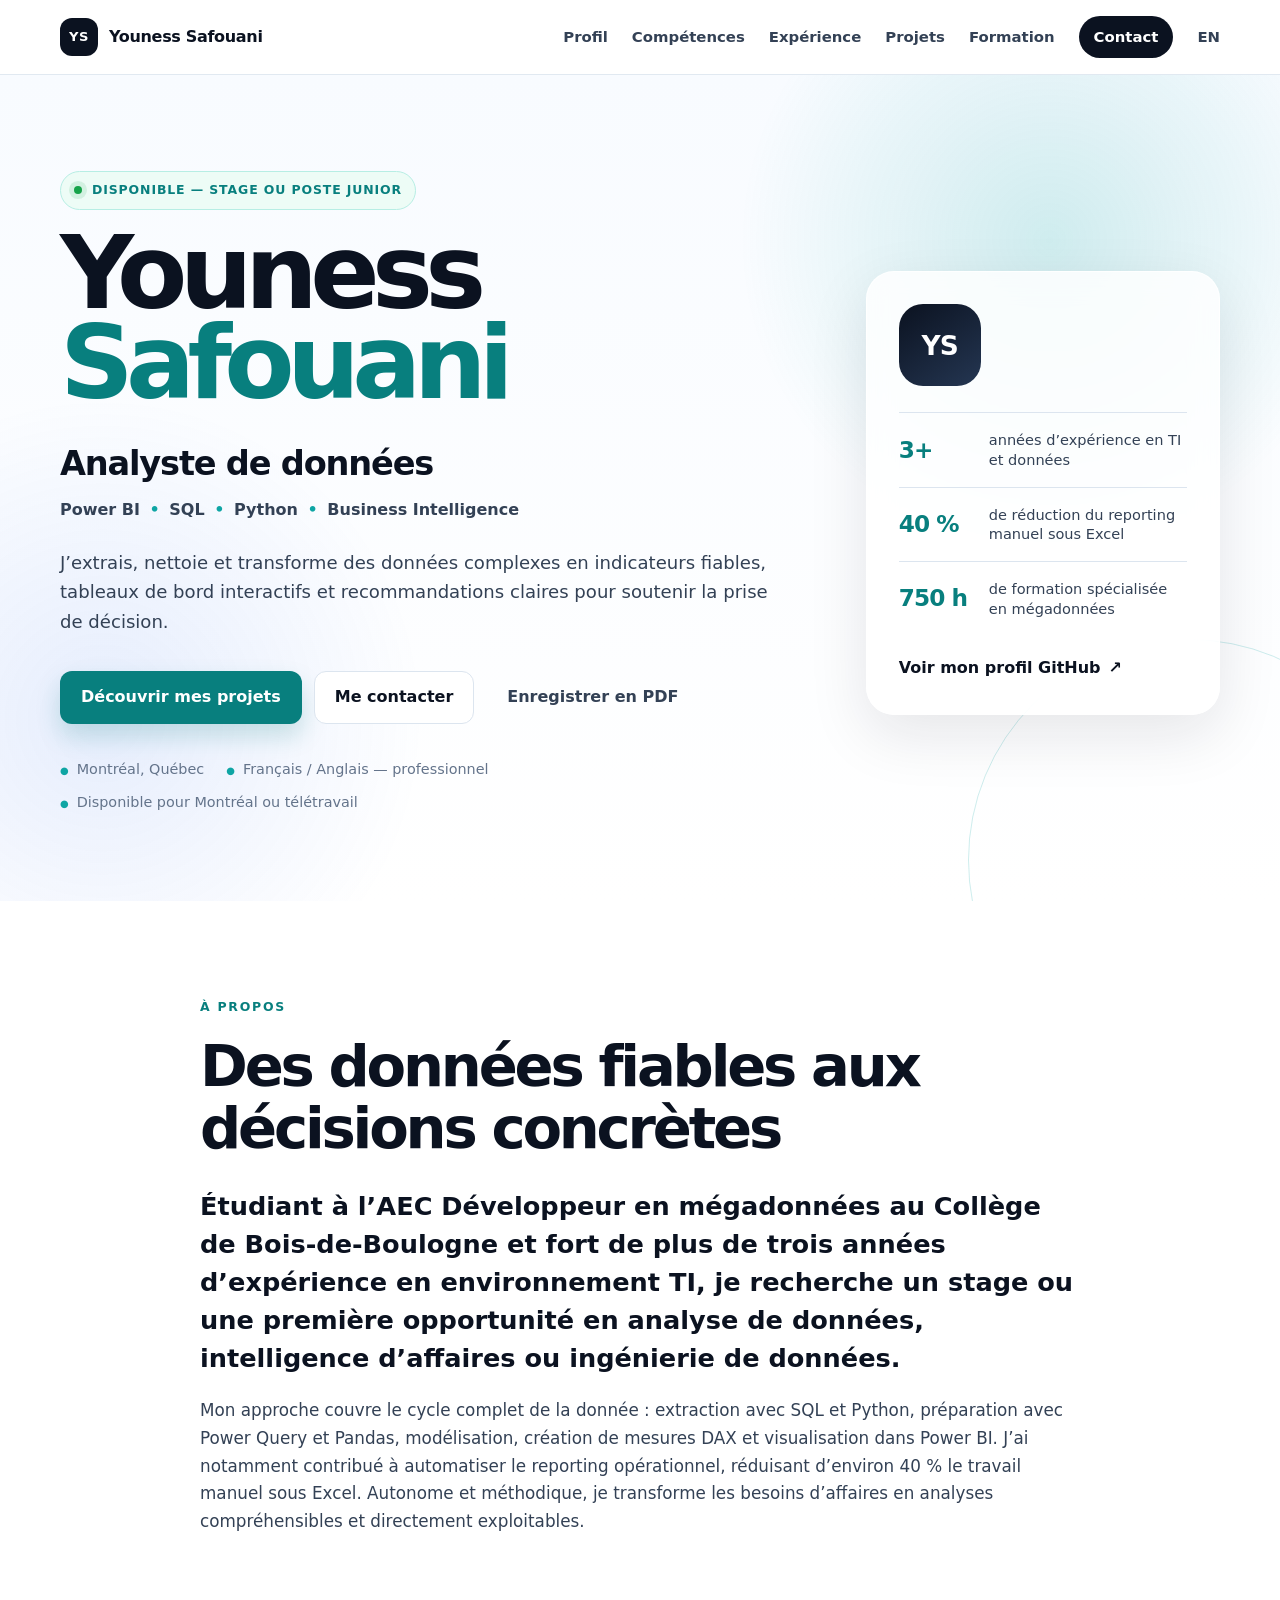
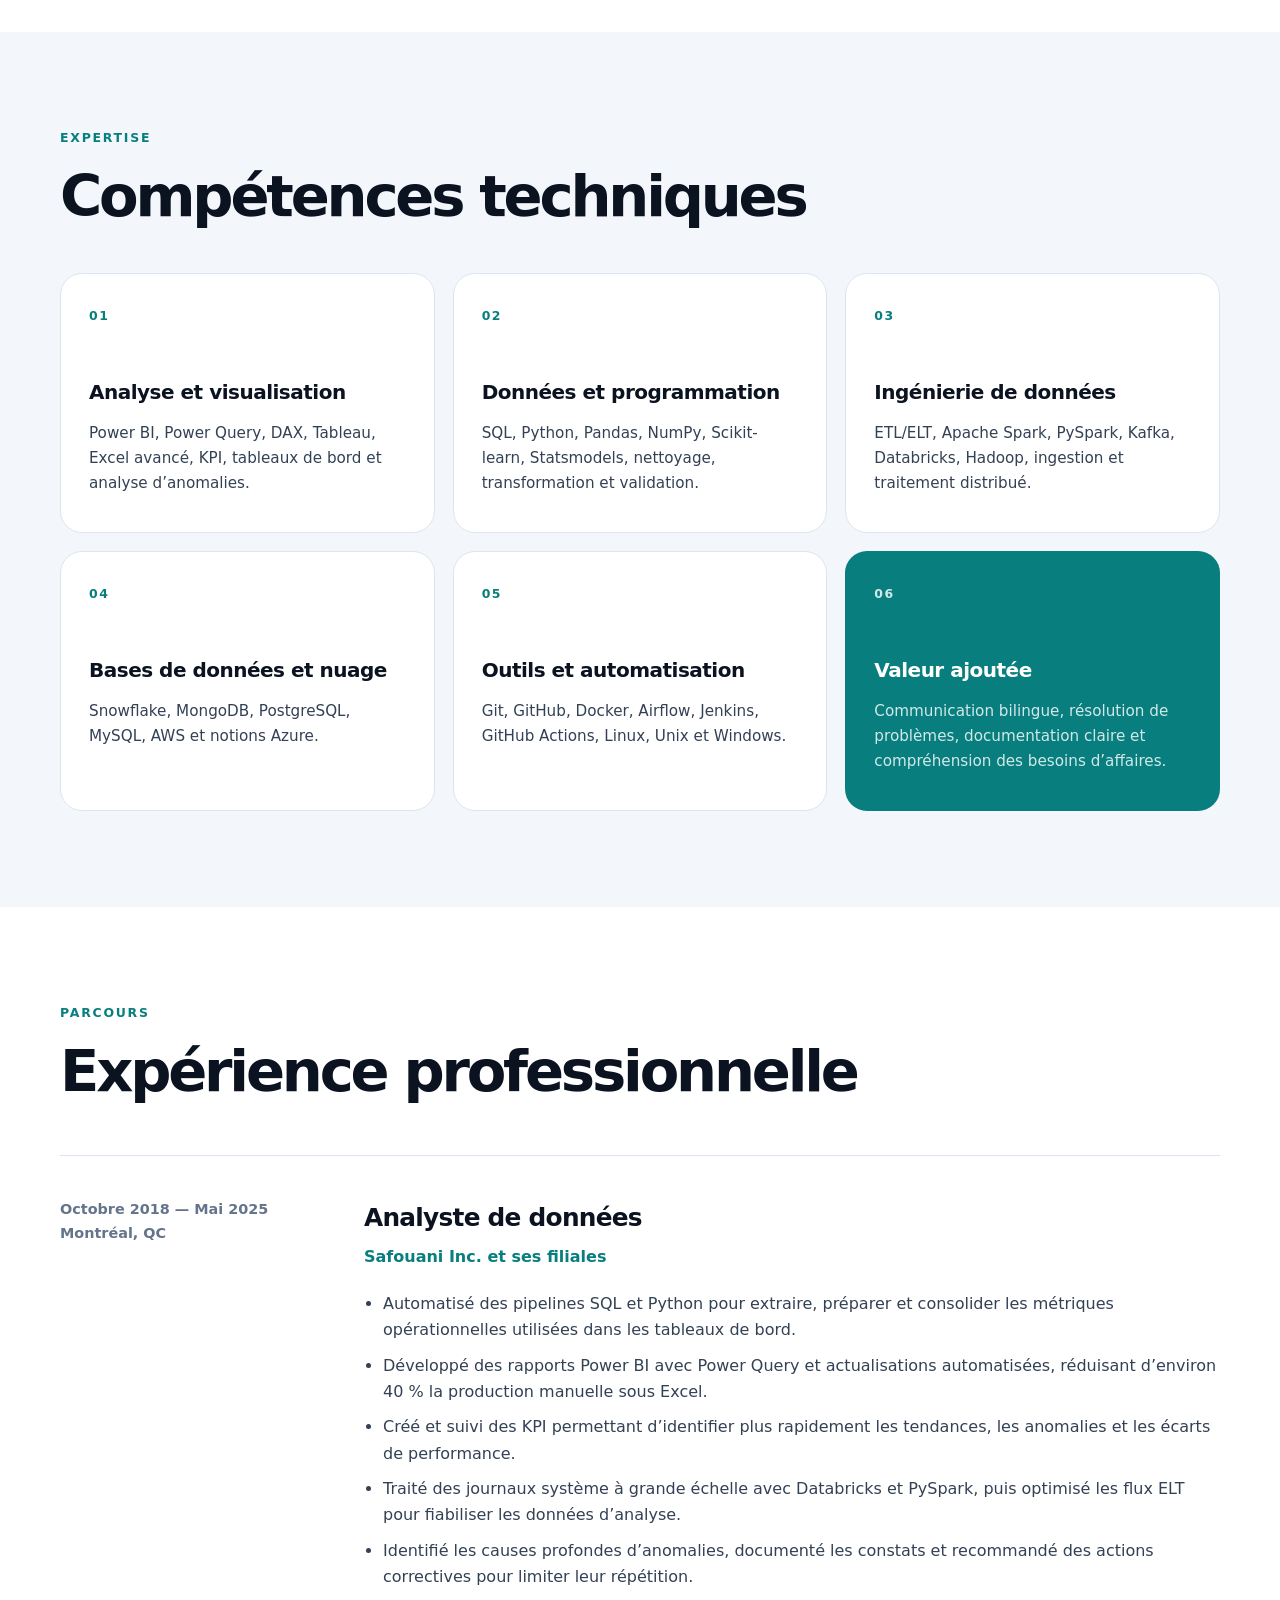
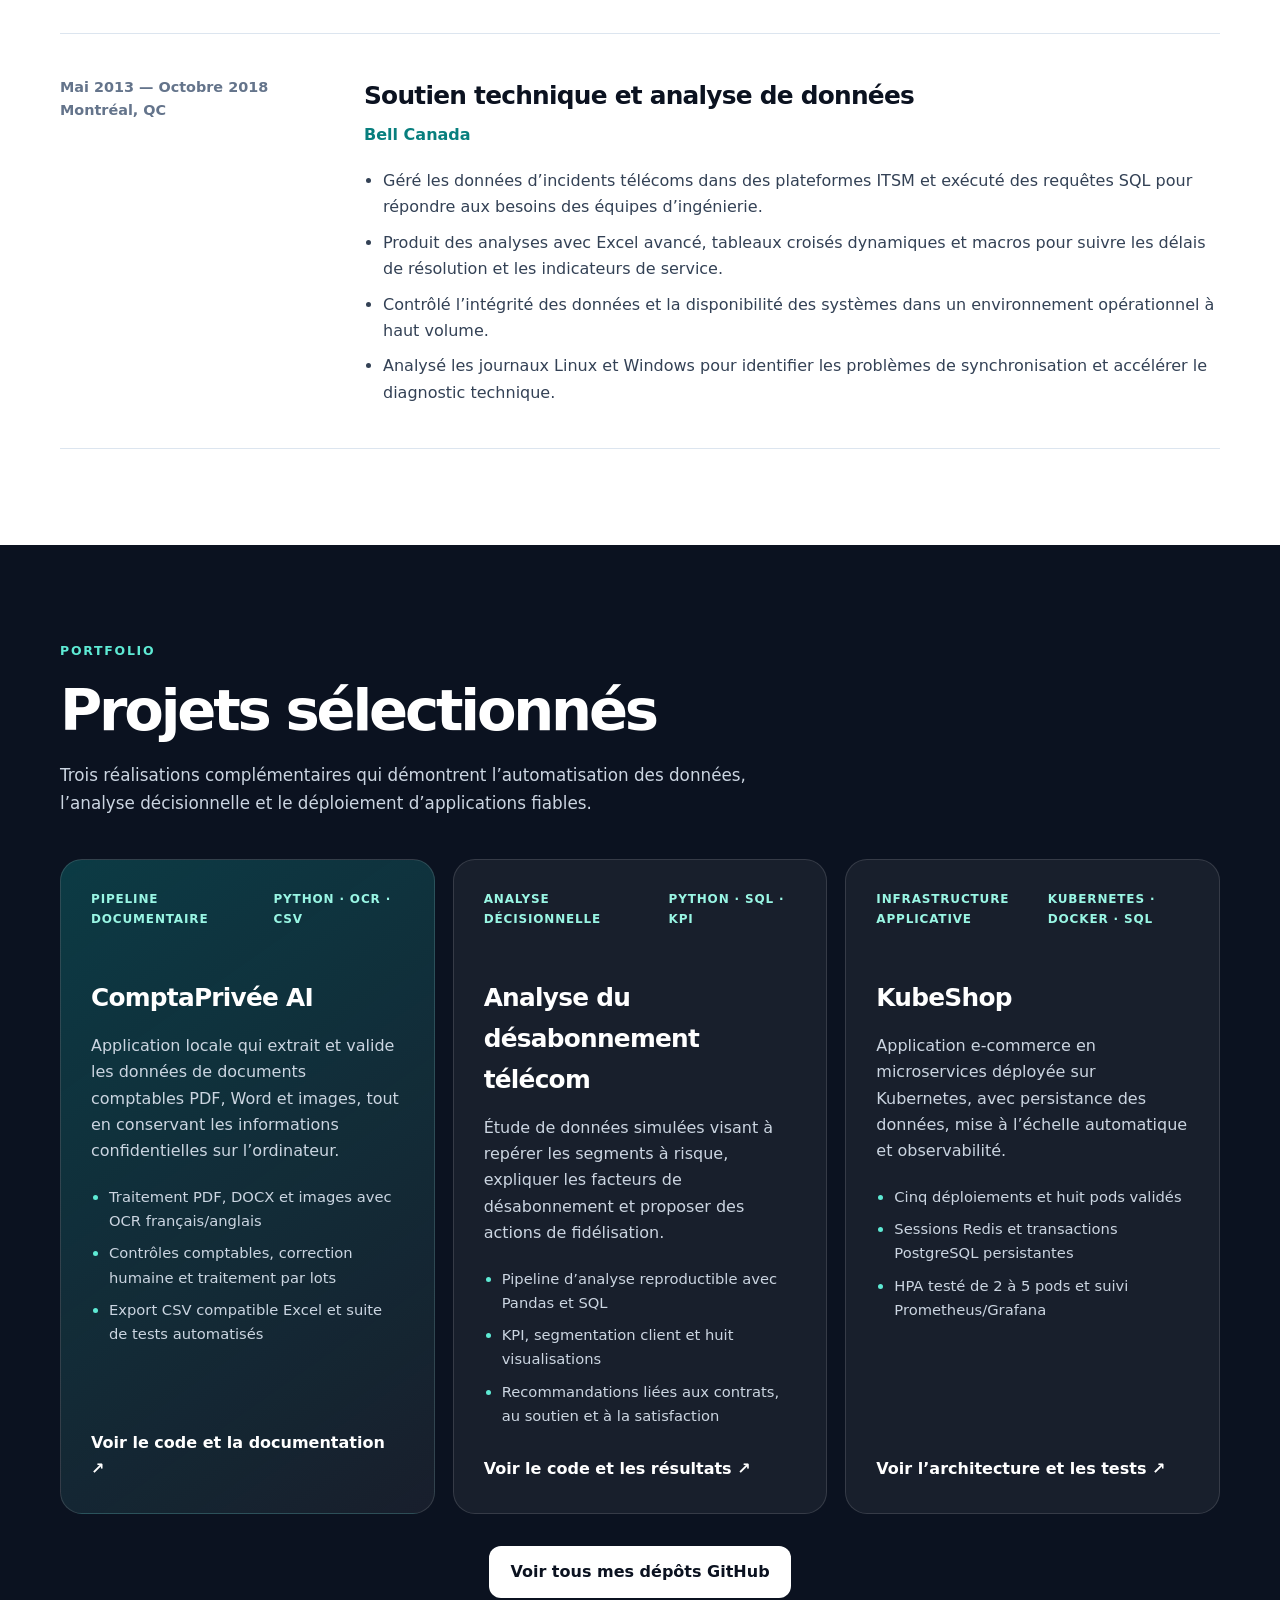
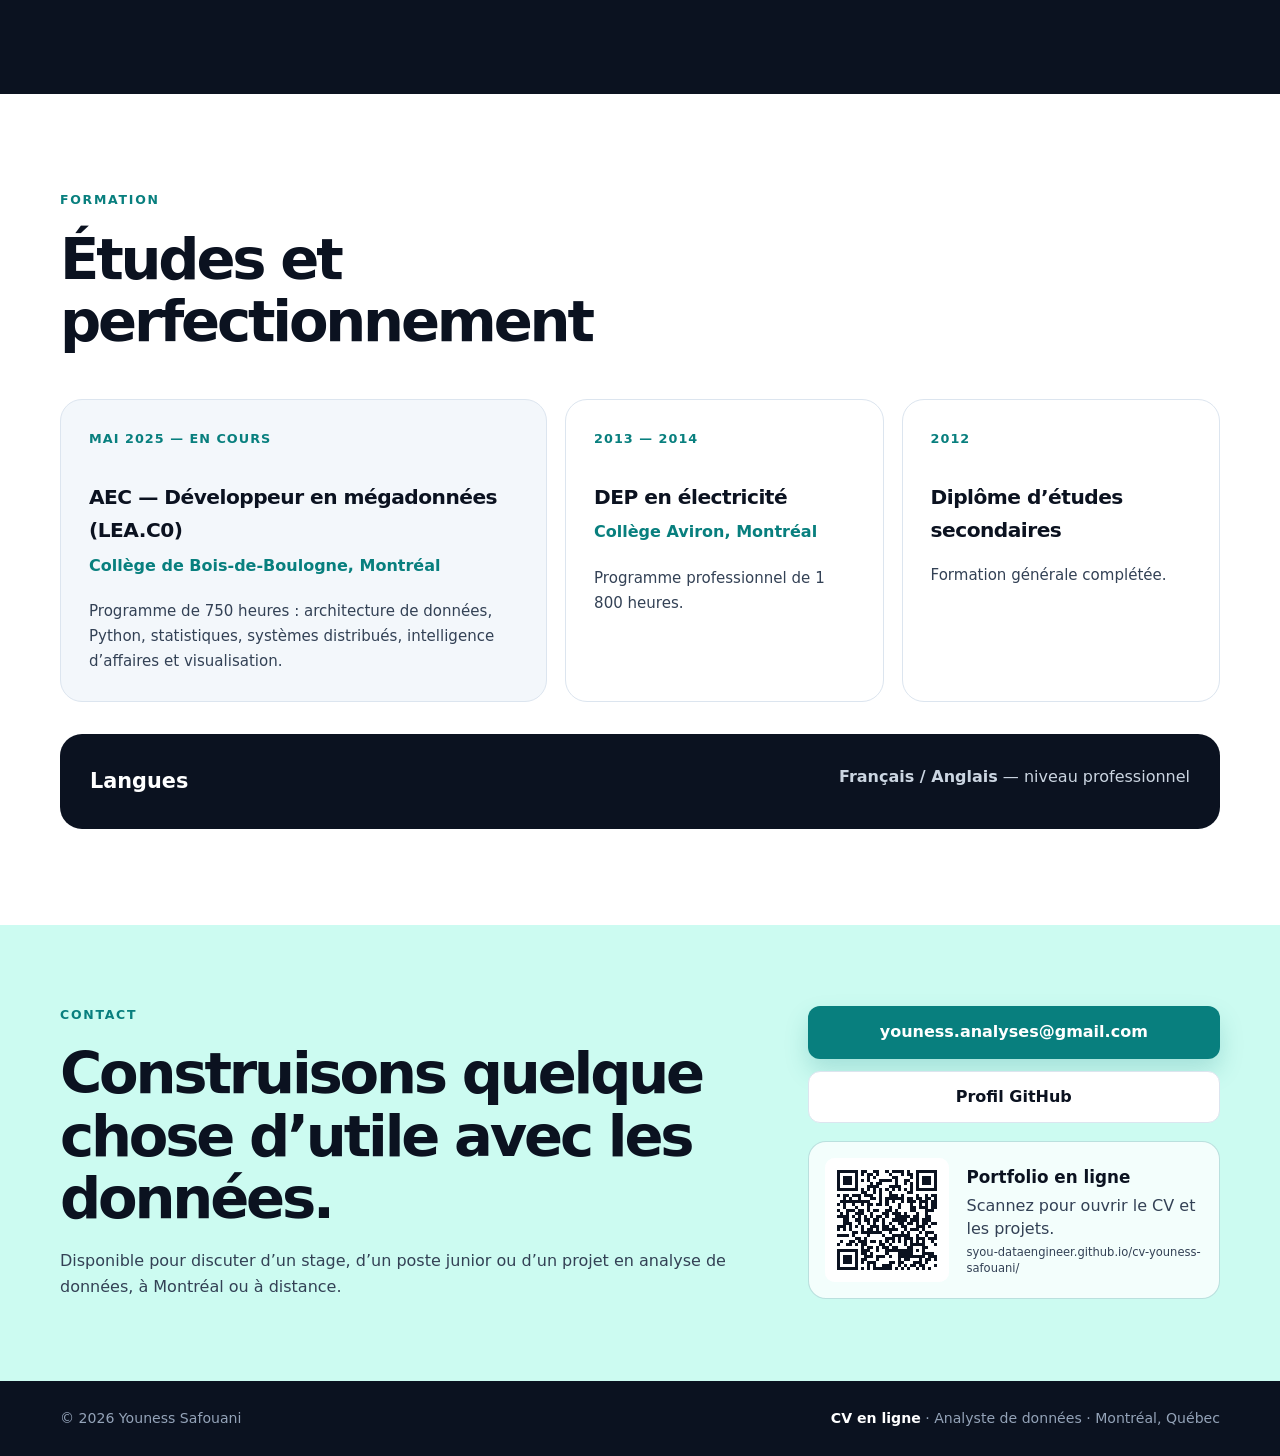
==== index.html @ 93a4c8e8 "Ajouter le sélecteur de langue français anglais" ====
<!doctype html>
<html lang="fr">
<head>
  <meta charset="utf-8">
  <meta name="viewport" content="width=device-width, initial-scale=1">
  <meta name="description" content="CV professionnel de Youness Safouani, analyste de données spécialisé en Power BI, SQL, Python et ingénierie de données à Montréal.">
  <meta name="author" content="Youness Safouani">
  <meta name="theme-color" content="#0b1220">
  <meta property="og:title" content="Youness Safouani | Analyste de données">
  <meta property="og:description" content="Power BI, SQL, Python, visualisation et ingénierie de données.">
  <meta property="og:type" content="website">
  <meta property="og:url" content="https://syou-dataengineer.github.io/cv-youness-safouani/">
  <meta property="og:locale" content="fr_CA">
  <meta property="og:locale:alternate" content="en_CA">
  <link rel="canonical" href="https://syou-dataengineer.github.io/cv-youness-safouani/">
  <link rel="alternate" hreflang="fr-CA" href="https://syou-dataengineer.github.io/cv-youness-safouani/">
  <link rel="alternate" hreflang="en-CA" href="https://syou-dataengineer.github.io/cv-youness-safouani/en.html">
  <link rel="alternate" hreflang="x-default" href="https://syou-dataengineer.github.io/cv-youness-safouani/">
  <link rel="icon" href="favicon.svg" type="image/svg+xml">
  <title>Youness Safouani | Analyste de données</title>
  <link rel="stylesheet" href="styles.css">
  <script type="application/ld+json">
  {
    "@context": "https://schema.org",
    "@type": "Person",
    "name": "Youness Safouani",
    "jobTitle": "Analyste de données",
    "email": "mailto:youness.analyses@gmail.com",
    "address": {
      "@type": "PostalAddress",
      "addressLocality": "Montréal",
      "addressRegion": "QC",
      "addressCountry": "CA"
    },
    "sameAs": ["https://github.com/SYou-dataengineer"]
  }
  </script>
</head>
<body>
  <a class="skip-link" href="#contenu">Aller au contenu</a>

  <header class="site-header">
    <nav class="nav container" aria-label="Navigation principale">
      <a class="brand" href="#accueil" aria-label="Accueil">
        <span class="brand-mark">YS</span>
        <span>Youness Safouani</span>
      </a>
      <button class="menu-button" type="button" aria-expanded="false" aria-controls="menu">
        <span class="sr-only">Ouvrir le menu</span>
        <span></span><span></span><span></span>
      </button>
      <div class="nav-links" id="menu">
        <a href="#profil">Profil</a>
        <a href="#competences">Compétences</a>
        <a href="#experience">Expérience</a>
        <a href="#projets">Projets</a>
        <a href="#formation">Formation</a>
        <a class="nav-cta" href="#contact">Contact</a>
        <a class="language-switch" href="en.html" lang="en" hreflang="en-CA" aria-label="View the English version">EN</a>
      </div>
    </nav>
  </header>

  <main id="contenu">
    <section class="hero" id="accueil">
      <div class="container hero-grid">
        <div class="hero-copy">
          <p class="eyebrow"><span class="status-dot"></span> Disponible — stage ou poste junior</p>
          <h1>Youness<br><span>Safouani</span></h1>
          <p class="hero-role">Analyste de données</p>
          <p class="hero-tools">Power BI <span>•</span> SQL <span>•</span> Python <span>•</span> Business Intelligence</p>
          <p class="hero-summary">
            J’extrais, nettoie et transforme des données complexes en indicateurs fiables,
            tableaux de bord interactifs et recommandations claires pour soutenir la prise de décision.
          </p>
          <div class="hero-actions">
            <a class="button button-primary" href="#projets">Découvrir mes projets</a>
            <a class="button button-secondary" href="mailto:youness.analyses@gmail.com">Me contacter</a>
            <button class="button button-ghost print-button" type="button">Enregistrer en PDF</button>
          </div>
          <div class="quick-info" aria-label="Informations principales">
            <span>Montréal, Québec</span>
            <span>Français / Anglais — professionnel</span>
            <span>Disponible pour Montréal ou télétravail</span>
          </div>
        </div>

        <aside class="hero-card" aria-label="Résumé professionnel">
          <div class="initials" aria-hidden="true">YS</div>
          <div class="metric">
            <strong>3+</strong>
            <span>années d’expérience en TI et données</span>
          </div>
          <div class="metric">
            <strong>40 %</strong>
            <span>de réduction du reporting manuel sous Excel</span>
          </div>
          <div class="metric">
            <strong>750 h</strong>
            <span>de formation spécialisée en mégadonnées</span>
          </div>
          <a class="github-link" href="https://github.com/SYou-dataengineer" target="_blank" rel="noopener">
            Voir mon profil GitHub <span aria-hidden="true">↗</span>
          </a>
        </aside>
      </div>
    </section>

    <section class="section" id="profil">
      <div class="container narrow">
        <p class="section-kicker">À propos</p>
        <h2>Des données fiables aux décisions concrètes</h2>
        <p class="lead">
          Étudiant à l’AEC Développeur en mégadonnées au Collège de Bois-de-Boulogne
          et fort de plus de trois années d’expérience en environnement TI, je recherche un stage
          ou une première opportunité en analyse de données, intelligence d’affaires ou ingénierie de données.
        </p>
        <p>
          Mon approche couvre le cycle complet de la donnée : extraction avec SQL et Python,
          préparation avec Power Query et Pandas, modélisation, création de mesures DAX et visualisation
          dans Power BI. J’ai notamment contribué à automatiser le reporting opérationnel,
          réduisant d’environ 40 % le travail manuel sous Excel. Autonome et méthodique,
          je transforme les besoins d’affaires en analyses compréhensibles et directement exploitables.
        </p>
      </div>
    </section>

    <section class="section section-tinted" id="competences">
      <div class="container">
        <p class="section-kicker">Expertise</p>
        <h2>Compétences techniques</h2>
        <div class="skills-grid">
          <article class="skill-card">
            <span class="card-number">01</span>
            <h3>Analyse et visualisation</h3>
            <p>Power BI, Power Query, DAX, Tableau, Excel avancé, KPI, tableaux de bord et analyse d’anomalies.</p>
          </article>
          <article class="skill-card">
            <span class="card-number">02</span>
            <h3>Données et programmation</h3>
            <p>SQL, Python, Pandas, NumPy, Scikit-learn, Statsmodels, nettoyage, transformation et validation.</p>
          </article>
          <article class="skill-card">
            <span class="card-number">03</span>
            <h3>Ingénierie de données</h3>
            <p>ETL/ELT, Apache Spark, PySpark, Kafka, Databricks, Hadoop, ingestion et traitement distribué.</p>
          </article>
          <article class="skill-card">
            <span class="card-number">04</span>
            <h3>Bases de données et nuage</h3>
            <p>Snowflake, MongoDB, PostgreSQL, MySQL, AWS et notions Azure.</p>
          </article>
          <article class="skill-card">
            <span class="card-number">05</span>
            <h3>Outils et automatisation</h3>
            <p>Git, GitHub, Docker, Airflow, Jenkins, GitHub Actions, Linux, Unix et Windows.</p>
          </article>
          <article class="skill-card accent-card">
            <span class="card-number">06</span>
            <h3>Valeur ajoutée</h3>
            <p>Communication bilingue, résolution de problèmes, documentation claire et compréhension des besoins d’affaires.</p>
          </article>
        </div>
      </div>
    </section>

    <section class="section" id="experience">
      <div class="container">
        <p class="section-kicker">Parcours</p>
        <h2>Expérience professionnelle</h2>
        <div class="timeline">
          <article class="timeline-item">
            <div class="timeline-meta">
              <span>Octobre 2018 — Mai 2025</span>
              <span>Montréal, QC</span>
            </div>
            <div class="timeline-content">
              <h3>Analyste de données</h3>
              <p class="organization">Safouani Inc. et ses filiales</p>
              <ul>
                <li>Automatisé des pipelines SQL et Python pour extraire, préparer et consolider les métriques opérationnelles utilisées dans les tableaux de bord.</li>
                <li>Développé des rapports Power BI avec Power Query et actualisations automatisées, réduisant d’environ 40 % la production manuelle sous Excel.</li>
                <li>Créé et suivi des KPI permettant d’identifier plus rapidement les tendances, les anomalies et les écarts de performance.</li>
                <li>Traité des journaux système à grande échelle avec Databricks et PySpark, puis optimisé les flux ELT pour fiabiliser les données d’analyse.</li>
                <li>Identifié les causes profondes d’anomalies, documenté les constats et recommandé des actions correctives pour limiter leur répétition.</li>
              </ul>
            </div>
          </article>

          <article class="timeline-item">
            <div class="timeline-meta">
              <span>Mai 2013 — Octobre 2018</span>
              <span>Montréal, QC</span>
            </div>
            <div class="timeline-content">
              <h3>Soutien technique et analyse de données</h3>
              <p class="organization">Bell Canada</p>
              <ul>
                <li>Géré les données d’incidents télécoms dans des plateformes ITSM et exécuté des requêtes SQL pour répondre aux besoins des équipes d’ingénierie.</li>
                <li>Produit des analyses avec Excel avancé, tableaux croisés dynamiques et macros pour suivre les délais de résolution et les indicateurs de service.</li>
                <li>Contrôlé l’intégrité des données et la disponibilité des systèmes dans un environnement opérationnel à haut volume.</li>
                <li>Analysé les journaux Linux et Windows pour identifier les problèmes de synchronisation et accélérer le diagnostic technique.</li>
              </ul>
            </div>
          </article>
        </div>
      </div>
    </section>

    <section class="section section-dark" id="projets">
      <div class="container">
        <p class="section-kicker">Portfolio</p>
        <h2>Projets sélectionnés</h2>
        <p class="section-intro">
          Trois réalisations complémentaires qui démontrent l’automatisation des données,
          l’analyse décisionnelle et le déploiement d’applications fiables.
        </p>
        <div class="projects-grid">
          <article class="project-card featured">
            <div class="project-topline">
              <span>Pipeline documentaire</span>
              <span>Python · OCR · CSV</span>
            </div>
            <h3>ComptaPrivée AI</h3>
            <p>
              Application locale qui extrait et valide les données de documents comptables
              PDF, Word et images, tout en conservant les informations confidentielles sur l’ordinateur.
            </p>
            <ul class="project-highlights">
              <li>Traitement PDF, DOCX et images avec OCR français/anglais</li>
              <li>Contrôles comptables, correction humaine et traitement par lots</li>
              <li>Export CSV compatible Excel et suite de tests automatisés</li>
            </ul>
            <a href="https://github.com/SYou-dataengineer/comptaprivee-ai" target="_blank" rel="noopener"
               aria-label="Voir ComptaPrivée AI sur GitHub">
              Voir le code et la documentation <span aria-hidden="true">↗</span>
            </a>
          </article>

          <article class="project-card">
            <div class="project-topline">
              <span>Analyse décisionnelle</span>
              <span>Python · SQL · KPI</span>
            </div>
            <h3>Analyse du désabonnement télécom</h3>
            <p>
              Étude de données simulées visant à repérer les segments à risque,
              expliquer les facteurs de désabonnement et proposer des actions de fidélisation.
            </p>
            <ul class="project-highlights">
              <li>Pipeline d’analyse reproductible avec Pandas et SQL</li>
              <li>KPI, segmentation client et huit visualisations</li>
              <li>Recommandations liées aux contrats, au soutien et à la satisfaction</li>
            </ul>
            <a href="https://github.com/SYou-dataengineer/telecom-churn-analysis" target="_blank" rel="noopener"
               aria-label="Voir l’analyse du désabonnement télécom sur GitHub">
              Voir le code et les résultats <span aria-hidden="true">↗</span>
            </a>
          </article>

          <article class="project-card">
            <div class="project-topline">
              <span>Infrastructure applicative</span>
              <span>Kubernetes · Docker · SQL</span>
            </div>
            <h3>KubeShop</h3>
            <p>
              Application e-commerce en microservices déployée sur Kubernetes,
              avec persistance des données, mise à l’échelle automatique et observabilité.
            </p>
            <ul class="project-highlights">
              <li>Cinq déploiements et huit pods validés</li>
              <li>Sessions Redis et transactions PostgreSQL persistantes</li>
              <li>HPA testé de 2 à 5 pods et suivi Prometheus/Grafana</li>
            </ul>
            <a href="https://github.com/SYou-dataengineer/kubeshop" target="_blank" rel="noopener"
               aria-label="Voir KubeShop sur GitHub">
              Voir l’architecture et les tests <span aria-hidden="true">↗</span>
            </a>
          </article>
        </div>
        <div class="section-action">
          <a class="button button-light" href="https://github.com/SYou-dataengineer?tab=repositories" target="_blank" rel="noopener">
            Voir tous mes dépôts GitHub
          </a>
        </div>
      </div>
    </section>

    <section class="section" id="formation">
      <div class="container">
        <p class="section-kicker">Formation</p>
        <h2>Études et perfectionnement</h2>
        <div class="education-grid">
          <article class="education-card primary-education">
            <p class="education-date">Mai 2025 — En cours</p>
            <h3>AEC — Développeur en mégadonnées (LEA.C0)</h3>
            <p class="organization">Collège de Bois-de-Boulogne, Montréal</p>
            <p>Programme de 750 heures : architecture de données, Python, statistiques, systèmes distribués, intelligence d’affaires et visualisation.</p>
          </article>
          <article class="education-card">
            <p class="education-date">2013 — 2014</p>
            <h3>DEP en électricité</h3>
            <p class="organization">Collège Aviron, Montréal</p>
            <p>Programme professionnel de 1 800 heures.</p>
          </article>
          <article class="education-card">
            <p class="education-date">2012</p>
            <h3>Diplôme d’études secondaires</h3>
            <p>Formation générale complétée.</p>
          </article>
        </div>

        <div class="languages">
          <h3>Langues</h3>
          <div>
            <span><strong>Français / Anglais</strong> — niveau professionnel</span>
          </div>
        </div>
      </div>
    </section>

    <section class="contact-section" id="contact">
      <div class="container contact-inner">
        <div>
          <p class="section-kicker">Contact</p>
          <h2>Construisons quelque chose d’utile avec les données.</h2>
          <p>Disponible pour discuter d’un stage, d’un poste junior ou d’un projet en analyse de données, à Montréal ou à distance.</p>
        </div>
        <div class="contact-panel">
          <div class="contact-actions">
            <a class="button button-primary" href="mailto:youness.analyses@gmail.com">youness.analyses@gmail.com</a>
            <a class="button button-secondary" href="https://github.com/SYou-dataengineer" target="_blank" rel="noopener">Profil GitHub</a>
          </div>
          <a class="qr-card" href="https://syou-dataengineer.github.io/cv-youness-safouani/" aria-label="Ouvrir le portfolio de Youness Safouani">
            <img class="qr-image" src="qr-portfolio.svg" alt="QR code vers le portfolio de Youness Safouani" width="124" height="124">
            <span class="qr-copy">
              <strong>Portfolio en ligne</strong>
              <span>Scannez pour ouvrir le CV et les projets.</span>
              <small>syou-dataengineer.github.io/cv-youness-safouani/</small>
            </span>
          </a>
        </div>
      </div>
    </section>
  </main>

  <footer>
    <div class="container footer-inner">
      <p>© <span id="year">2026</span> Youness Safouani</p>
      <p><a class="footer-link" href="https://syou-dataengineer.github.io/cv-youness-safouani/">CV en ligne</a> · Analyste de données · Montréal, Québec</p>
    </div>
  </footer>

  <script src="script.js"></script>
</body>
</html>
---- styles.css ----
:root {
  --ink: #0b1220;
  --ink-soft: #334155;
  --muted: #64748b;
  --line: #dce5ef;
  --paper: #ffffff;
  --surface: #f3f7fb;
  --accent: #0ea5a4;
  --accent-dark: #087f7e;
  --accent-soft: #ccfbf1;
  --blue: #2563eb;
  --radius: 22px;
  --shadow: 0 20px 60px rgba(15, 23, 42, .10);
  --container: 1160px;
}

* {
  box-sizing: border-box;
}

html {
  scroll-behavior: smooth;
  scroll-padding-top: 92px;
}

body {
  margin: 0;
  background: var(--paper);
  color: var(--ink);
  font-family: Inter, ui-sans-serif, system-ui, -apple-system, BlinkMacSystemFont, "Segoe UI", sans-serif;
  line-height: 1.65;
  -webkit-font-smoothing: antialiased;
}

a {
  color: inherit;
}

button,
a {
  -webkit-tap-highlight-color: transparent;
}

button {
  font: inherit;
}

.container {
  width: min(calc(100% - 40px), var(--container));
  margin-inline: auto;
}

.narrow {
  max-width: 880px;
}

.skip-link {
  position: fixed;
  z-index: 100;
  top: 10px;
  left: 10px;
  padding: 10px 16px;
  transform: translateY(-150%);
  border-radius: 8px;
  background: var(--ink);
  color: white;
}

.skip-link:focus {
  transform: translateY(0);
}

.sr-only {
  position: absolute;
  width: 1px;
  height: 1px;
  overflow: hidden;
  clip: rect(0, 0, 0, 0);
  white-space: nowrap;
}

.site-header {
  position: sticky;
  z-index: 50;
  top: 0;
  border-bottom: 1px solid rgba(220, 229, 239, .85);
  background: rgba(255, 255, 255, .92);
  backdrop-filter: blur(14px);
}

.nav {
  min-height: 74px;
  display: flex;
  align-items: center;
  justify-content: space-between;
  gap: 24px;
}

.brand {
  display: inline-flex;
  align-items: center;
  gap: 11px;
  color: var(--ink);
  font-weight: 800;
  text-decoration: none;
  letter-spacing: -.02em;
}

.brand-mark {
  display: grid;
  width: 38px;
  height: 38px;
  place-items: center;
  border-radius: 12px;
  background: var(--ink);
  color: white;
  font-size: .82rem;
  letter-spacing: .04em;
}

.nav-links {
  display: flex;
  align-items: center;
  gap: 24px;
}

.nav-links a {
  color: var(--ink-soft);
  font-size: .93rem;
  font-weight: 650;
  text-decoration: none;
}

.nav-links a:hover,
.nav-links a:focus-visible {
  color: var(--accent-dark);
}

.nav-links .nav-cta {
  padding: 9px 15px;
  border-radius: 999px;
  background: var(--ink);
  color: white;
}

.menu-button {
  display: none;
  width: 44px;
  height: 44px;
  padding: 9px;
  border: 0;
  border-radius: 10px;
  background: var(--surface);
}

.menu-button span:not(.sr-only) {
  display: block;
  width: 22px;
  height: 2px;
  margin: 5px auto;
  background: var(--ink);
}

.hero {
  position: relative;
  overflow: hidden;
  padding: 96px 0 86px;
  background:
    radial-gradient(circle at 82% 20%, rgba(14, 165, 164, .18), transparent 25%),
    radial-gradient(circle at 8% 78%, rgba(37, 99, 235, .11), transparent 24%),
    linear-gradient(180deg, #f8fbff 0%, #ffffff 100%);
}

.hero::after {
  position: absolute;
  right: -130px;
  bottom: -180px;
  width: 440px;
  height: 440px;
  border: 1px solid rgba(14, 165, 164, .2);
  border-radius: 50%;
  content: "";
}

.hero-grid {
  position: relative;
  z-index: 1;
  display: grid;
  grid-template-columns: minmax(0, 1.35fr) minmax(300px, .65fr);
  align-items: center;
  gap: 70px;
}

.eyebrow,
.section-kicker {
  margin: 0 0 18px;
  color: var(--accent-dark);
  font-size: .78rem;
  font-weight: 850;
  letter-spacing: .14em;
  text-transform: uppercase;
}

.eyebrow {
  display: inline-flex;
  align-items: center;
  gap: 10px;
  padding: 8px 13px;
  border: 1px solid #b7eee4;
  border-radius: 999px;
  background: rgba(236, 253, 245, .86);
  letter-spacing: .07em;
}

.status-dot {
  width: 8px;
  height: 8px;
  border-radius: 50%;
  background: #16a34a;
  box-shadow: 0 0 0 5px rgba(22, 163, 74, .12);
}

h1,
h2,
h3,
p {
  overflow-wrap: break-word;
}

h1 {
  max-width: 760px;
  margin: 0;
  font-size: clamp(3.4rem, 8vw, 6.8rem);
  line-height: .88;
  letter-spacing: -.075em;
}

h1 span {
  color: var(--accent-dark);
}

.hero-role {
  margin: 28px 0 0;
  color: var(--ink);
  font-size: clamp(1.5rem, 3vw, 2.1rem);
  font-weight: 780;
  letter-spacing: -.035em;
}

.hero-tools {
  margin: 6px 0 0;
  color: var(--ink-soft);
  font-size: 1rem;
  font-weight: 700;
}

.hero-tools span {
  margin-inline: 4px;
  color: var(--accent);
}

.hero-summary {
  max-width: 720px;
  margin: 24px 0 0;
  color: var(--ink-soft);
  font-size: 1.13rem;
}

.hero-actions {
  display: flex;
  flex-wrap: wrap;
  gap: 12px;
  margin-top: 34px;
}

.button {
  display: inline-flex;
  min-height: 48px;
  align-items: center;
  justify-content: center;
  padding: 12px 20px;
  border: 1px solid transparent;
  border-radius: 12px;
  cursor: pointer;
  font-weight: 780;
  text-decoration: none;
  transition: transform .2s ease, box-shadow .2s ease, background .2s ease;
}

.button:hover {
  transform: translateY(-2px);
}

.button:focus-visible,
a:focus-visible,
button:focus-visible {
  outline: 3px solid rgba(37, 99, 235, .35);
  outline-offset: 3px;
}

.button-primary {
  background: var(--accent-dark);
  color: white;
  box-shadow: 0 12px 25px rgba(8, 127, 126, .2);
}

.button-primary:hover {
  background: #076f6e;
}

.button-secondary {
  border-color: var(--line);
  background: white;
  color: var(--ink);
}

.button-ghost {
  border-color: transparent;
  background: transparent;
  color: var(--ink-soft);
}

.quick-info {
  display: flex;
  flex-wrap: wrap;
  gap: 10px 22px;
  margin-top: 34px;
  color: var(--muted);
  font-size: .9rem;
}

.quick-info span::before {
  margin-right: 8px;
  color: var(--accent);
  content: "●";
  font-size: .62rem;
}

.hero-card {
  position: relative;
  padding: 32px;
  border: 1px solid rgba(255, 255, 255, .8);
  border-radius: 28px;
  background: rgba(255, 255, 255, .82);
  box-shadow: var(--shadow);
  backdrop-filter: blur(14px);
}

.initials {
  display: grid;
  width: 82px;
  height: 82px;
  margin-bottom: 26px;
  place-items: center;
  border-radius: 24px;
  background: linear-gradient(145deg, var(--ink), #243652);
  color: white;
  font-size: 1.65rem;
  font-weight: 850;
  letter-spacing: -.03em;
}

.metric {
  display: grid;
  grid-template-columns: 76px 1fr;
  align-items: center;
  gap: 14px;
  padding: 17px 0;
  border-top: 1px solid var(--line);
}

.metric strong {
  color: var(--accent-dark);
  font-size: 1.45rem;
  letter-spacing: -.04em;
}

.metric span {
  color: var(--ink-soft);
  font-size: .91rem;
  line-height: 1.35;
}

.github-link {
  display: inline-flex;
  align-items: center;
  gap: 8px;
  margin-top: 20px;
  color: var(--ink);
  font-weight: 800;
  text-decoration: none;
}

.github-link:hover {
  color: var(--accent-dark);
}

.section {
  padding: 96px 0;
}

.section-tinted {
  background: var(--surface);
}

.section-dark {
  background: var(--ink);
  color: white;
}

.section h2,
.contact-section h2 {
  max-width: 800px;
  margin: 0 0 28px;
  font-size: clamp(2rem, 5vw, 3.6rem);
  line-height: 1.08;
  letter-spacing: -.055em;
}

.lead {
  margin: 0 0 20px;
  color: var(--ink);
  font-size: clamp(1.2rem, 2.5vw, 1.6rem);
  font-weight: 640;
  line-height: 1.48;
}

.narrow > p:last-child {
  margin-bottom: 0;
  color: var(--ink-soft);
  font-size: 1.05rem;
}

.skills-grid {
  display: grid;
  grid-template-columns: repeat(3, 1fr);
  gap: 18px;
  margin-top: 44px;
}

.skill-card {
  min-height: 260px;
  padding: 28px;
  border: 1px solid var(--line);
  border-radius: var(--radius);
  background: white;
}

.card-number {
  color: var(--accent-dark);
  font-size: .78rem;
  font-weight: 850;
  letter-spacing: .12em;
}

.skill-card h3 {
  margin: 48px 0 12px;
  font-size: 1.25rem;
  letter-spacing: -.025em;
}

.skill-card p {
  margin: 0;
  color: var(--ink-soft);
  font-size: .95rem;
}

.accent-card {
  border-color: transparent;
  background: var(--accent-dark);
  color: white;
}

.accent-card .card-number,
.accent-card p {
  color: rgba(255, 255, 255, .82);
}

.timeline {
  margin-top: 52px;
  border-top: 1px solid var(--line);
}

.timeline-item {
  display: grid;
  grid-template-columns: 250px 1fr;
  gap: 54px;
  padding: 42px 0;
  border-bottom: 1px solid var(--line);
}

.timeline-meta {
  display: flex;
  flex-direction: column;
  color: var(--muted);
  font-size: .9rem;
  font-weight: 650;
}

.timeline-content h3 {
  margin: 0;
  font-size: 1.55rem;
  letter-spacing: -.03em;
}

.organization {
  margin: 5px 0 20px;
  color: var(--accent-dark);
  font-weight: 750;
}

.timeline-content ul {
  margin: 0;
  padding-left: 19px;
  color: var(--ink-soft);
}

.timeline-content li + li {
  margin-top: 9px;
}

.section-dark .section-kicker {
  color: #5eead4;
}

.section-dark h2 {
  color: white;
}

.section-dark .section-intro {
  max-width: 760px;
  margin: -8px 0 0;
  color: #cbd5e1;
  font-size: 1.05rem;
}

.projects-grid {
  display: grid;
  grid-template-columns: repeat(3, minmax(0, 1fr));
  gap: 18px;
  margin-top: 42px;
}

.project-card {
  display: flex;
  min-height: 430px;
  flex-direction: column;
  padding: 30px;
  border: 1px solid rgba(255, 255, 255, .13);
  border-radius: var(--radius);
  background: rgba(255, 255, 255, .055);
}

.project-card.featured {
  background: linear-gradient(145deg, rgba(14, 165, 164, .28), rgba(255, 255, 255, .055));
}

.project-topline {
  display: flex;
  justify-content: space-between;
  gap: 20px;
  color: #99f6e4;
  font-size: .75rem;
  font-weight: 800;
  letter-spacing: .07em;
  text-transform: uppercase;
}

.project-card h3 {
  margin: 48px 0 14px;
  color: white;
  font-size: 1.55rem;
  letter-spacing: -.03em;
}

.project-card p {
  margin: 0 0 20px;
  color: #cbd5e1;
}

.project-highlights {
  margin: 0 0 28px;
  padding-left: 18px;
  color: #cbd5e1;
  font-size: .92rem;
}

.project-highlights li + li {
  margin-top: 8px;
}

.project-highlights li::marker {
  color: #5eead4;
}

.project-card a {
  margin-top: auto;
  color: white;
  font-weight: 800;
  text-decoration: none;
}

.project-card a:hover {
  color: #5eead4;
}

.section-action {
  margin-top: 32px;
  text-align: center;
}

.button-light {
  background: white;
  color: var(--ink);
}

.education-grid {
  display: grid;
  grid-template-columns: 1.3fr .85fr .85fr;
  gap: 18px;
  margin-top: 46px;
}

.education-card {
  padding: 28px;
  border: 1px solid var(--line);
  border-radius: var(--radius);
  background: white;
}

.primary-education {
  background: var(--surface);
}

.education-date {
  margin: 0 0 32px;
  color: var(--accent-dark);
  font-size: .8rem;
  font-weight: 850;
  letter-spacing: .08em;
  text-transform: uppercase;
}

.education-card h3 {
  margin: 0;
  font-size: 1.26rem;
  letter-spacing: -.025em;
}

.education-card p:last-child {
  margin-bottom: 0;
  color: var(--ink-soft);
  font-size: .94rem;
}

.languages {
  display: flex;
  align-items: flex-start;
  justify-content: space-between;
  gap: 40px;
  margin-top: 32px;
  padding: 30px;
  border-radius: var(--radius);
  background: var(--ink);
  color: white;
}

.languages h3 {
  margin: 0;
  font-size: 1.3rem;
}

.languages div {
  display: flex;
  flex-wrap: wrap;
  gap: 18px 38px;
  color: #cbd5e1;
}

.contact-section {
  padding: 80px 0;
  background: var(--accent-soft);
}

.contact-inner {
  display: grid;
  grid-template-columns: 1.25fr .75fr;
  align-items: center;
  gap: 60px;
}

.contact-inner h2 {
  margin-bottom: 18px;
}

.contact-inner p:last-child {
  max-width: 680px;
  margin-bottom: 0;
  color: var(--ink-soft);
}

.contact-panel {
  display: flex;
  flex-direction: column;
  gap: 18px;
}

.contact-actions {
  display: flex;
  flex-direction: column;
  gap: 12px;
}

.qr-card {
  display: grid;
  grid-template-columns: 124px 1fr;
  align-items: center;
  gap: 18px;
  padding: 16px;
  border: 1px solid rgba(8, 127, 126, .24);
  border-radius: 18px;
  background: rgba(255, 255, 255, .76);
  color: var(--ink);
  text-decoration: none;
  transition: transform .2s ease, box-shadow .2s ease;
}

.qr-card:hover {
  transform: translateY(-2px);
  box-shadow: 0 14px 30px rgba(15, 23, 42, .10);
}

.qr-image {
  display: block;
  width: 124px;
  height: 124px;
  border-radius: 10px;
  background: white;
}

.qr-copy {
  display: flex;
  min-width: 0;
  flex-direction: column;
  gap: 4px;
}

.qr-copy strong {
  font-size: 1.05rem;
}

.qr-copy span,
.qr-copy small {
  color: var(--ink-soft);
  line-height: 1.4;
}

.qr-copy small {
  overflow-wrap: anywhere;
  font-size: .72rem;
}

footer {
  padding: 26px 0;
  background: var(--ink);
  color: #94a3b8;
}

.footer-inner {
  display: flex;
  justify-content: space-between;
  gap: 20px;
  font-size: .88rem;
}

.footer-inner p {
  margin: 0;
}

.footer-link {
  color: white;
  font-weight: 750;
  text-decoration: none;
}

.footer-link:hover {
  color: #5eead4;
}

@media (max-width: 900px) {
  .menu-button {
    display: block;
  }

  .nav-links {
    position: absolute;
    top: 74px;
    right: 20px;
    left: 20px;
    display: none;
    flex-direction: column;
    align-items: stretch;
    gap: 4px;
    padding: 16px;
    border: 1px solid var(--line);
    border-radius: 16px;
    background: white;
    box-shadow: var(--shadow);
  }

  .nav-links.open {
    display: flex;
  }

  .nav-links a {
    padding: 11px 12px;
  }

  .nav-links .nav-cta {
    text-align: center;
  }

  .hero-grid,
  .contact-inner {
    grid-template-columns: 1fr;
  }

  .hero-grid {
    gap: 46px;
  }

  .skills-grid {
    grid-template-columns: repeat(2, 1fr);
  }

  .projects-grid {
    grid-template-columns: 1fr;
  }

  .education-grid {
    grid-template-columns: 1fr 1fr;
  }

  .primary-education {
    grid-column: 1 / -1;
  }
}

@media (max-width: 650px) {
  .container {
    width: min(calc(100% - 28px), var(--container));
  }

  .brand span:last-child {
    display: none;
  }

  .hero {
    padding: 66px 0 60px;
  }

  h1 {
    font-size: clamp(3.2rem, 19vw, 5rem);
  }

  .hero-tools span {
    margin-inline: 2px;
  }

  .hero-card {
    padding: 24px;
  }

  .section {
    padding: 72px 0;
  }

  .skills-grid,
  .projects-grid,
  .education-grid {
    grid-template-columns: 1fr;
  }

  .primary-education {
    grid-column: auto;
  }

  .skill-card {
    min-height: 230px;
  }

  .timeline-item {
    grid-template-columns: 1fr;
    gap: 18px;
    padding: 34px 0;
  }

  .timeline-meta {
    flex-direction: row;
    flex-wrap: wrap;
    gap: 8px 18px;
  }

  .project-card {
    min-height: 320px;
    padding: 24px;
  }

  .project-card h3 {
    margin-top: 48px;
  }

  .project-topline {
    flex-direction: column;
    gap: 4px;
  }

  .languages,
  .footer-inner {
    flex-direction: column;
  }

  .languages div {
    flex-direction: column;
    gap: 10px;
  }

  .qr-card {
    grid-template-columns: 96px 1fr;
  }

  .qr-image {
    width: 96px;
    height: 96px;
  }

  .contact-section {
    padding: 64px 0;
  }
}

@media (prefers-reduced-motion: reduce) {
  html {
    scroll-behavior: auto;
  }

  *,
  *::before,
  *::after {
    transition-duration: .01ms !important;
  }
}

@media print {
  .site-header,
  .hero-actions,
  .section-action,
  .contact-actions,
  footer {
    display: none !important;
  }

  body {
    color: #000;
    font-size: 10.5pt;
  }

  .hero,
  .section,
  .section-dark,
  .contact-section {
    padding: 24px 0;
    background: white !important;
    color: #000 !important;
  }

  .hero-grid,
  .skills-grid,
  .projects-grid,
  .education-grid {
    display: block;
  }

  .hero-card {
    margin-top: 20px;
    box-shadow: none;
  }

  h1 {
    font-size: 42pt;
  }

  .skill-card,
  .project-card,
  .education-card {
    min-height: 0;
    margin-bottom: 12px;
    break-inside: avoid;
    border: 1px solid #bbb;
    background: white !important;
    color: #000 !important;
  }

  .project-card h3,
  .project-card p,
  .project-card a,
  .section-dark h2 {
    color: #000;
  }

  .timeline-item,
  .qr-card {
    break-inside: avoid;
  }

  .contact-section {
    padding: 24px 0;
    border-top: 1px solid #bbb;
  }

  .contact-inner {
    grid-template-columns: 1fr auto;
    gap: 24px;
  }

  .qr-card {
    grid-template-columns: 86px 190px;
    box-shadow: none;
  }

  .qr-image {
    width: 86px;
    height: 86px;
  }
}
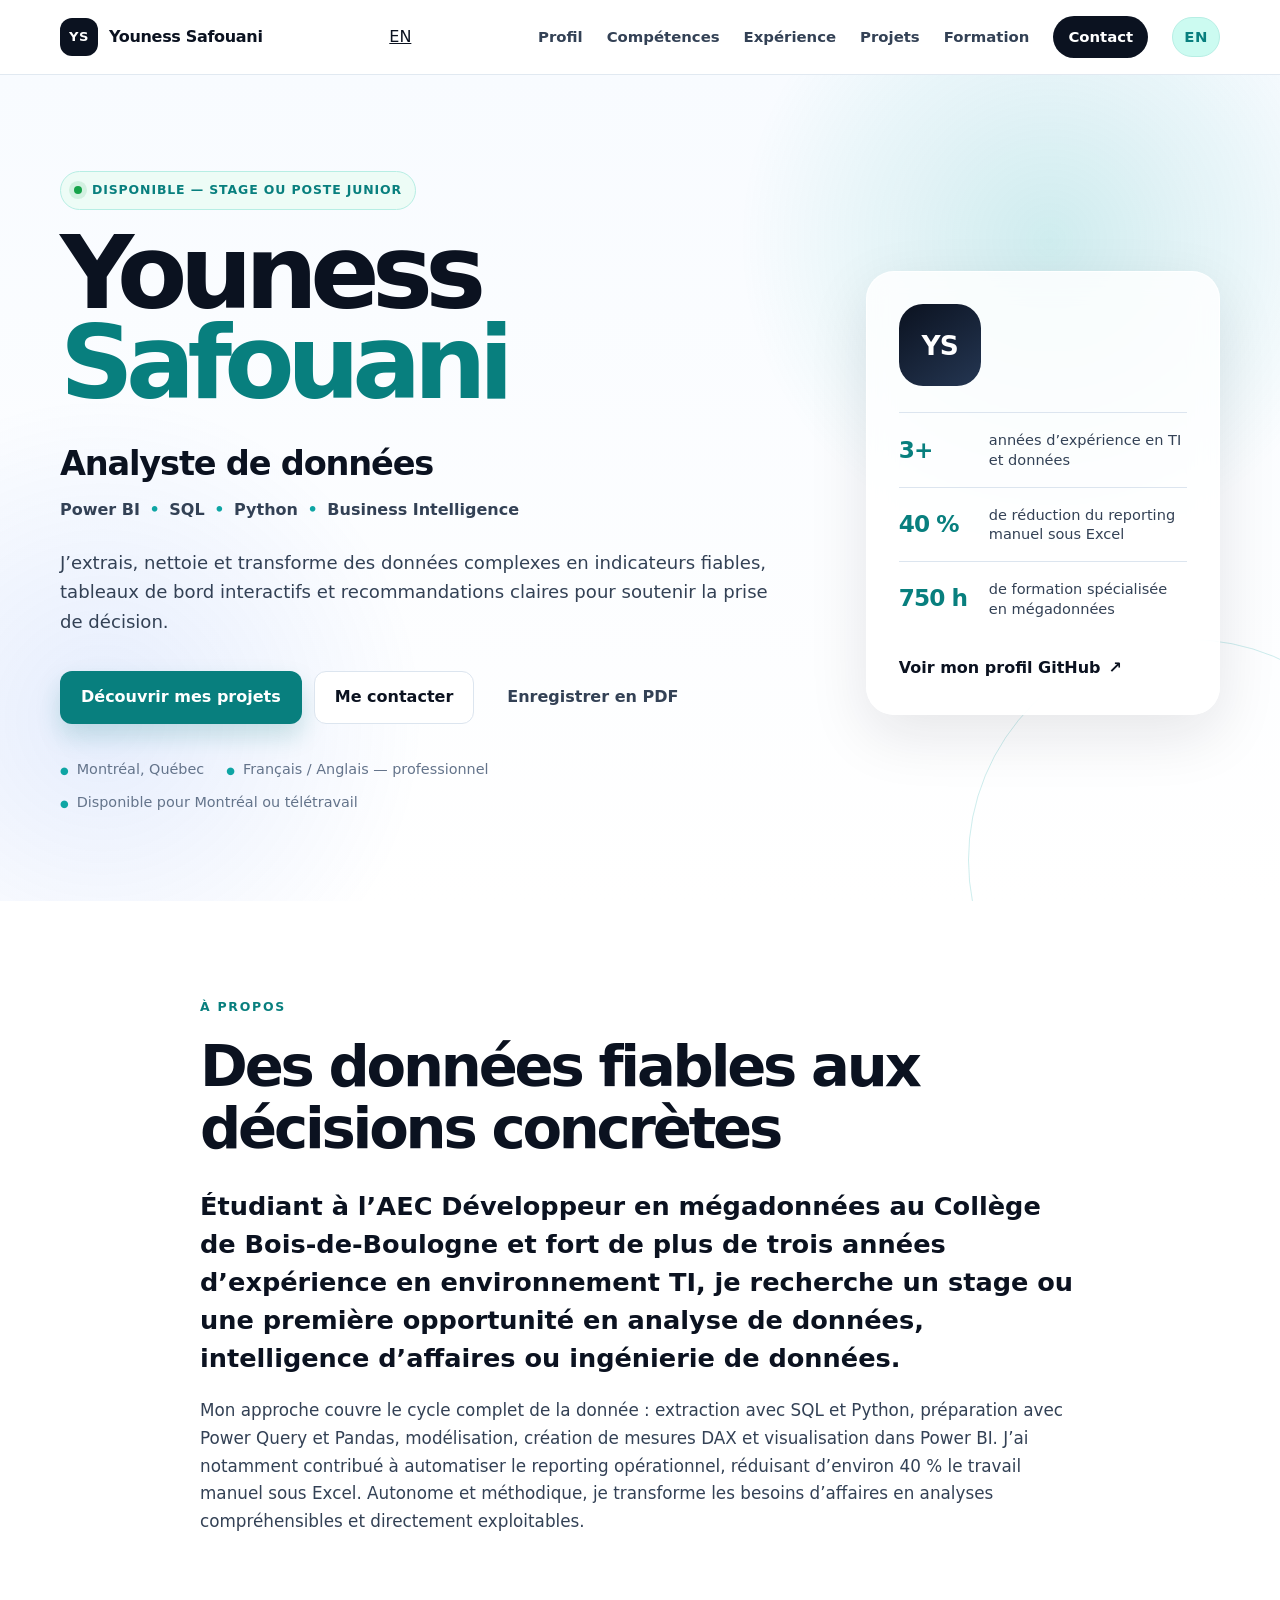
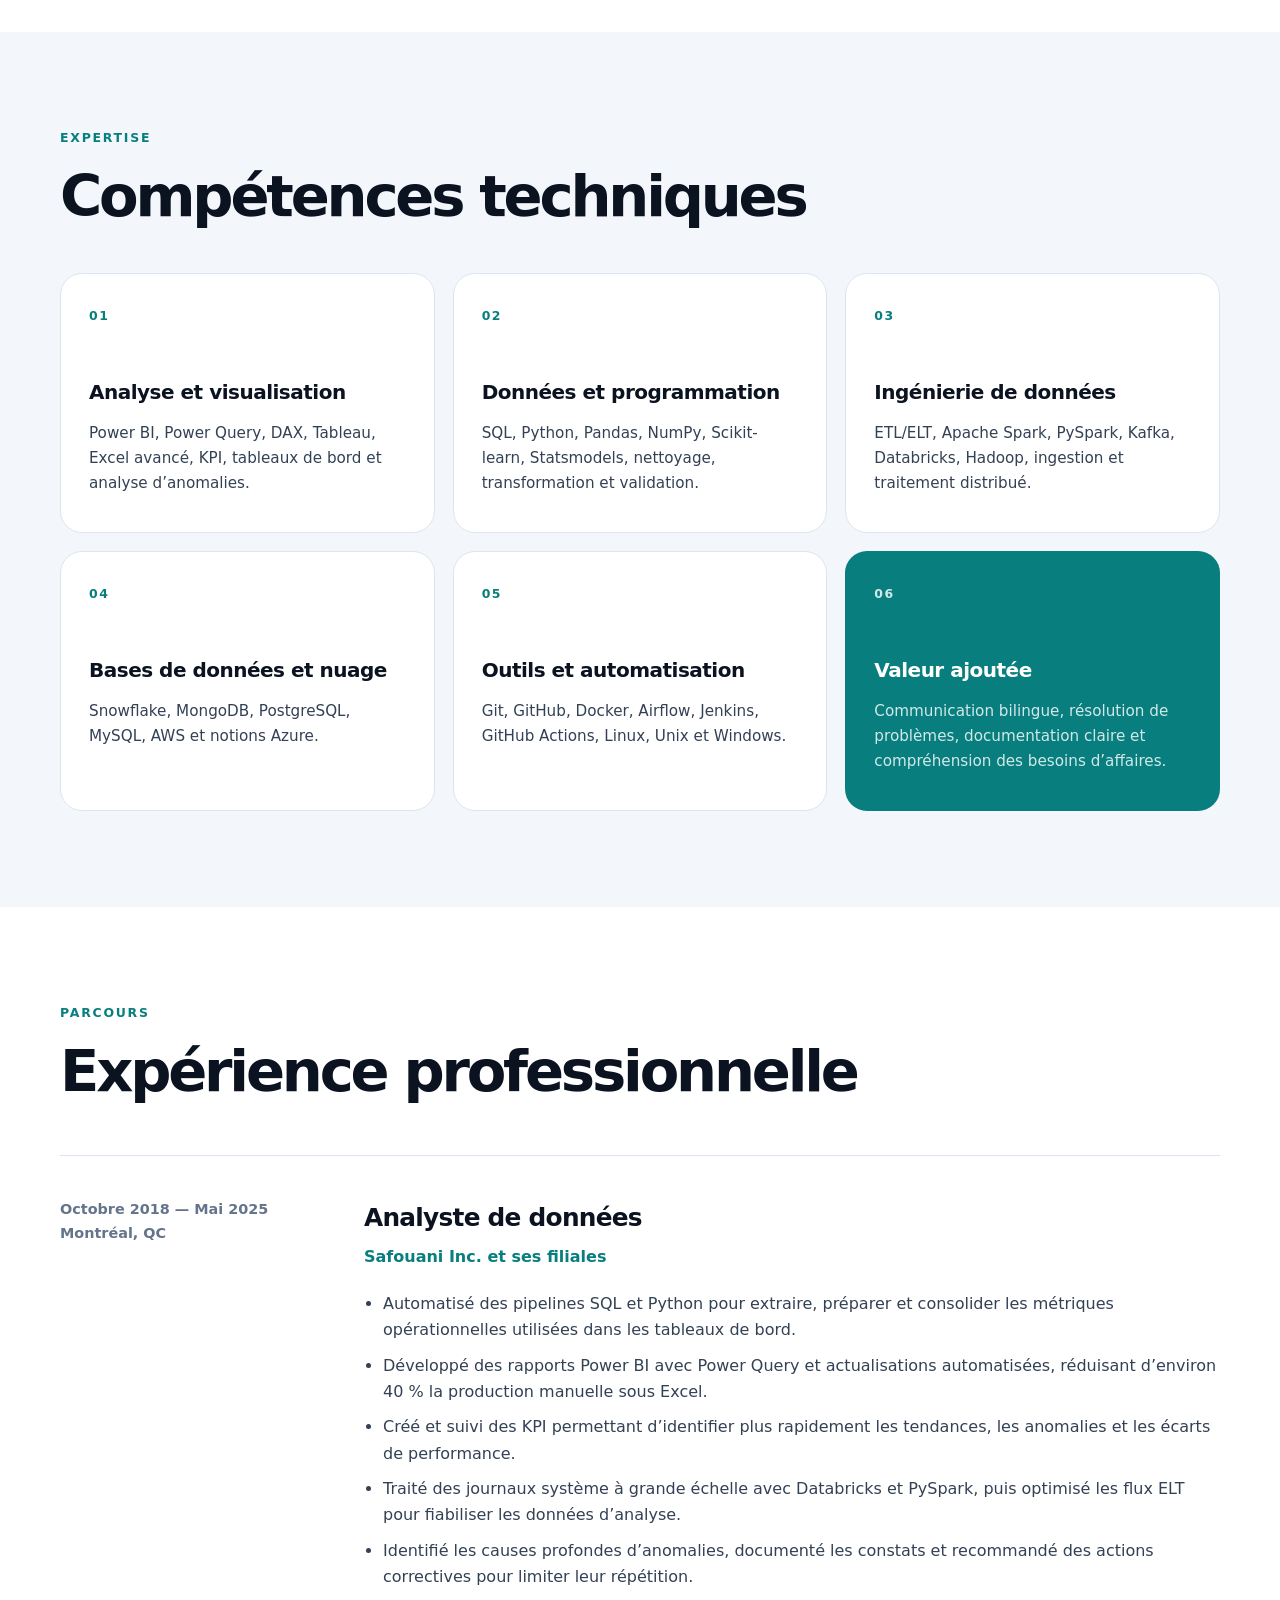
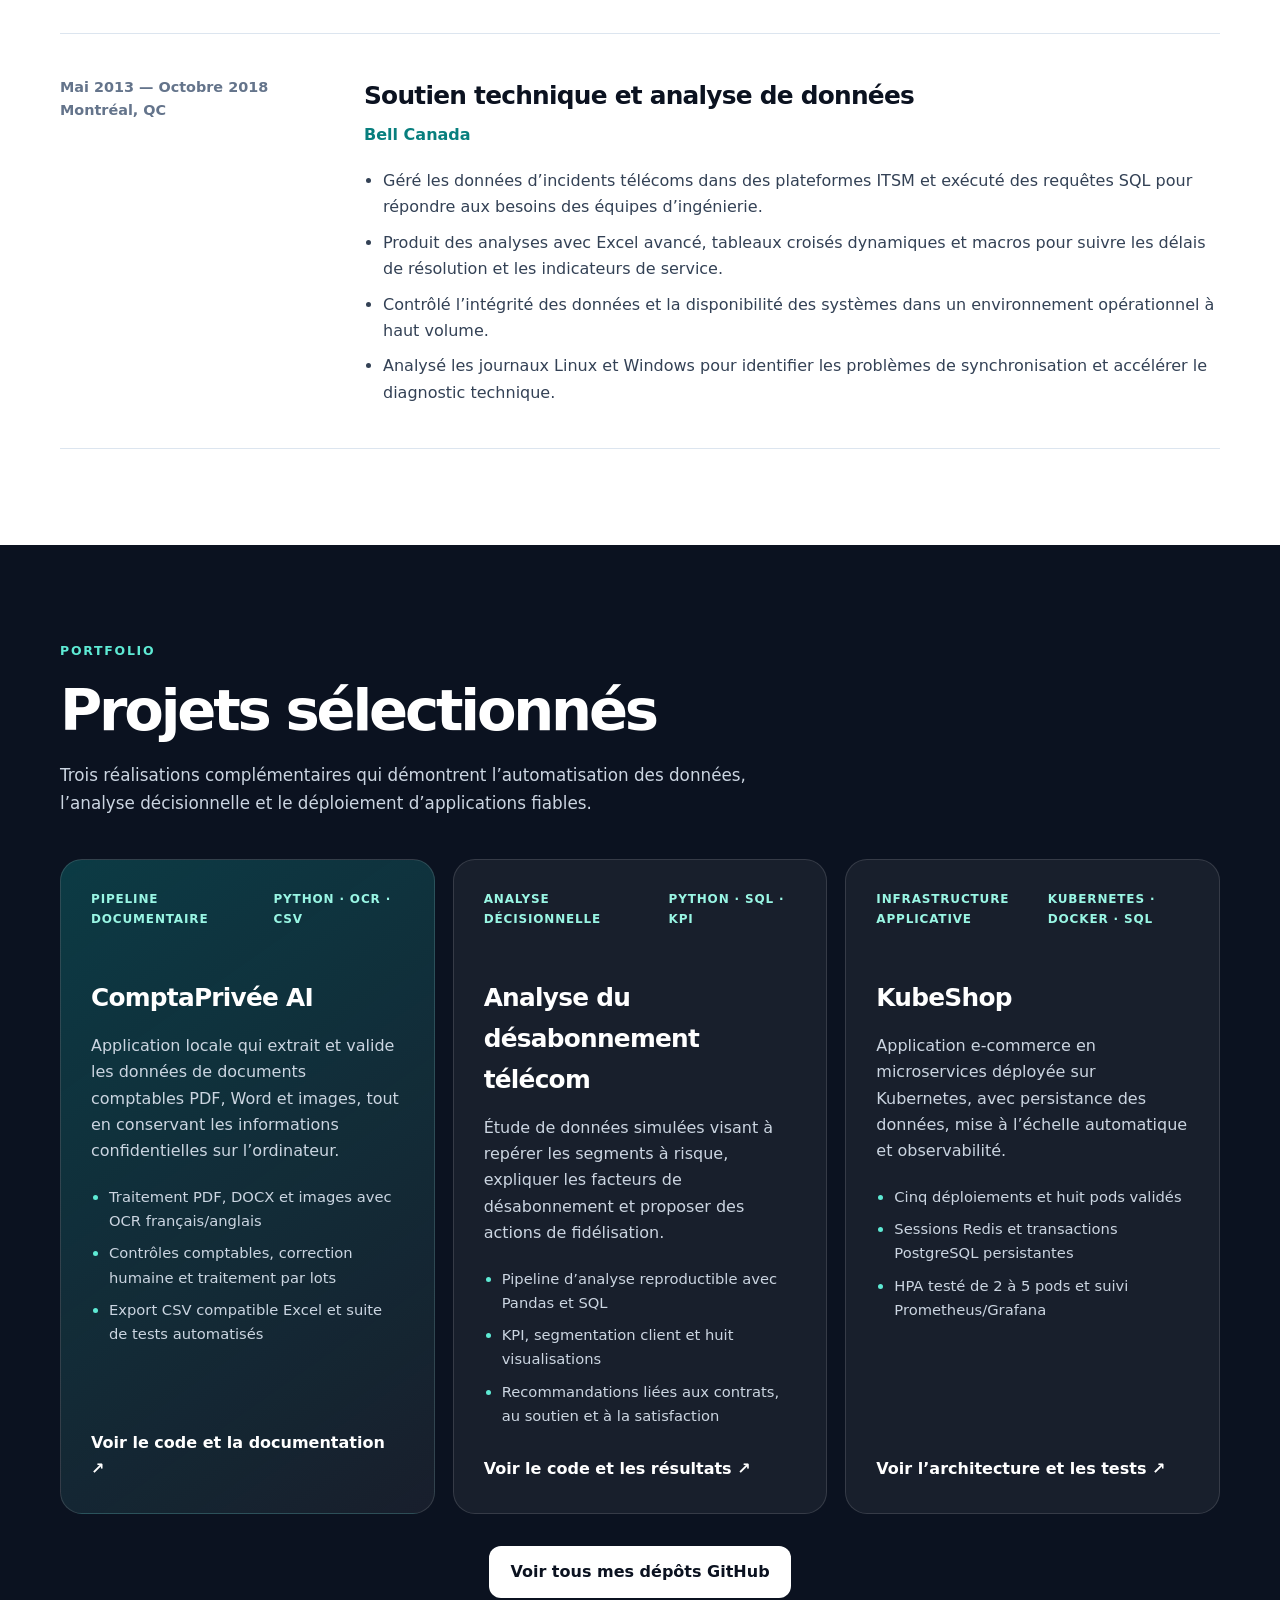
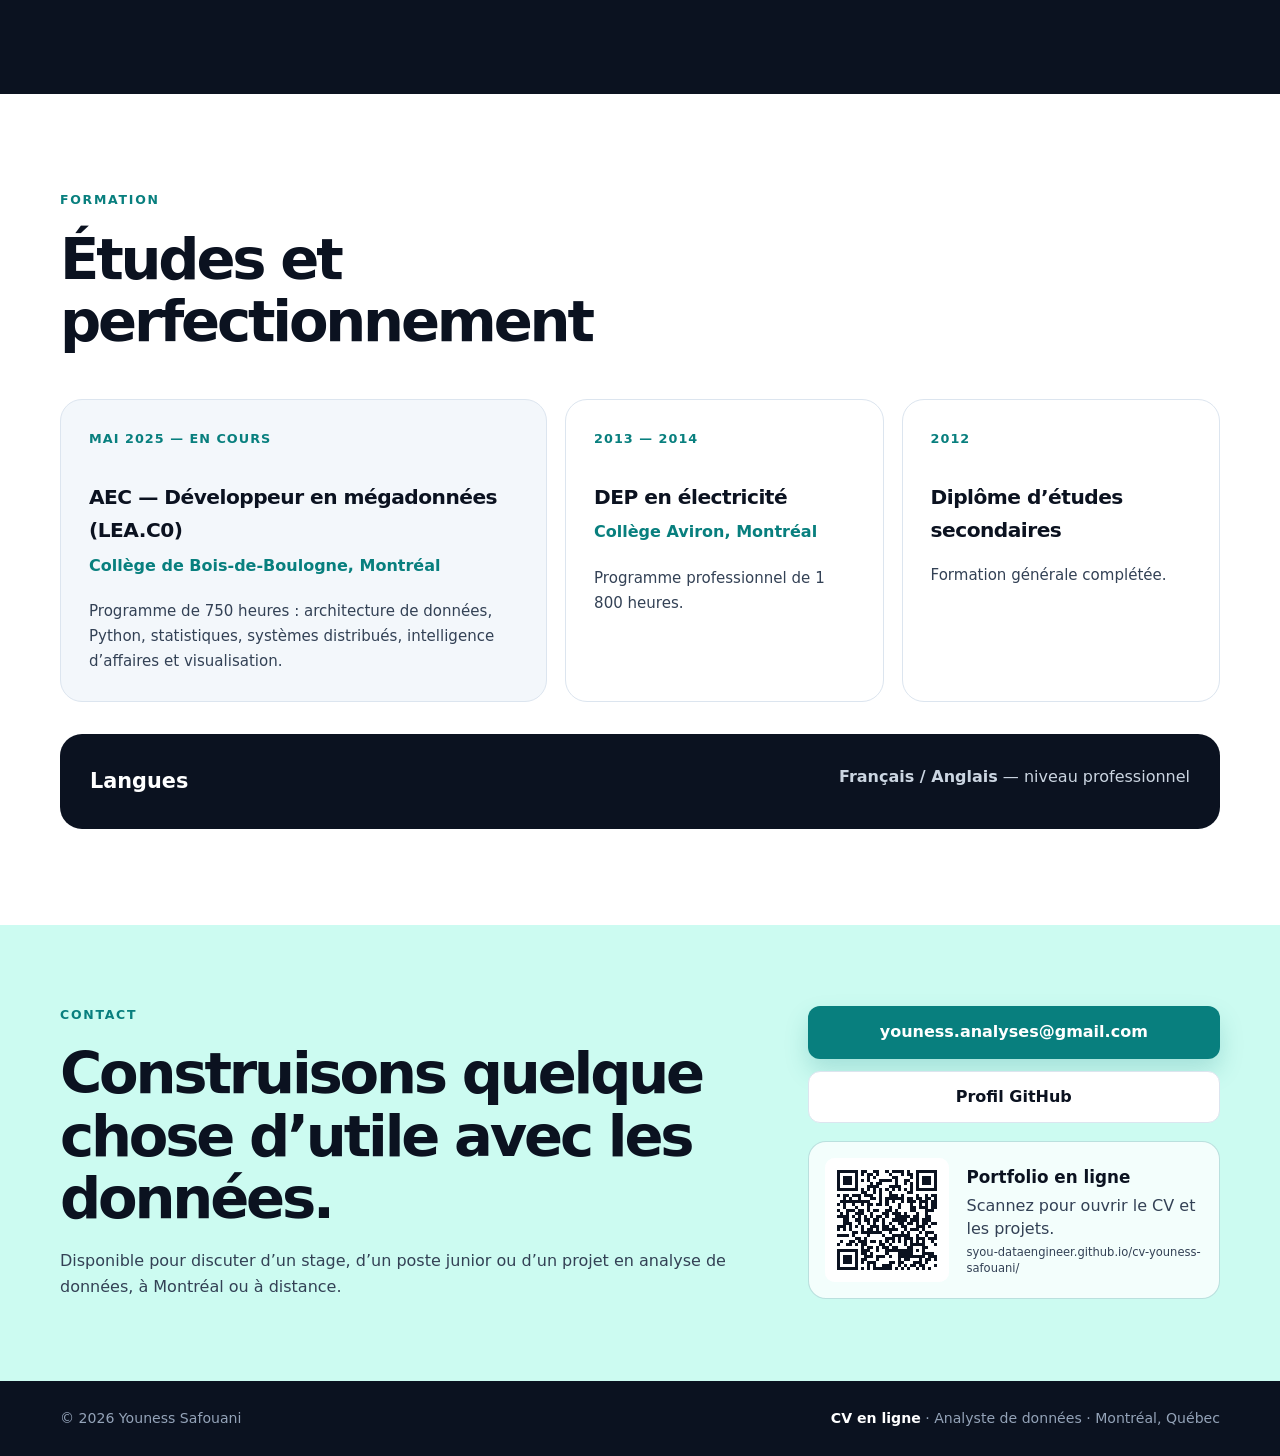
==== commit 32664684: "Afficher le bouton EN dans l’en-tête mobile" ====
--- a/index.html
+++ b/index.html
@@ -45,10 +45,13 @@
         <span class="brand-mark">YS</span>
         <span>Youness Safouani</span>
       </a>
-      <button class="menu-button" type="button" aria-expanded="false" aria-controls="menu">
-        <span class="sr-only">Ouvrir le menu</span>
-        <span></span><span></span><span></span>
-      </button>
+      <div class="mobile-actions" aria-label="Langue et menu">
+        <a class="language-switch language-switch-mobile" href="en.html" lang="en" hreflang="en-CA" aria-label="View the English version">EN</a>
+        <button class="menu-button" type="button" aria-expanded="false" aria-controls="menu">
+          <span class="sr-only">Ouvrir le menu</span>
+          <span></span><span></span><span></span>
+        </button>
+      </div>
       <div class="nav-links" id="menu">
         <a href="#profil">Profil</a>
         <a href="#competences">Compétences</a>
--- a/styles.css
+++ b/styles.css
@@ -143,6 +143,25 @@
   color: white;
 }
 
+.nav-links .language-switch {
+  min-width: 42px;
+  padding: 7px 11px;
+  border: 1px solid #b7eee4;
+  border-radius: 999px;
+  background: var(--accent-soft);
+  color: var(--accent-dark);
+  text-align: center;
+  font-weight: 850;
+  letter-spacing: .04em;
+}
+
+.nav-links .language-switch:hover,
+.nav-links .language-switch:focus-visible {
+  border-color: var(--accent);
+  background: white;
+  color: var(--accent-dark);
+}
+
 .menu-button {
   display: none;
   width: 44px;
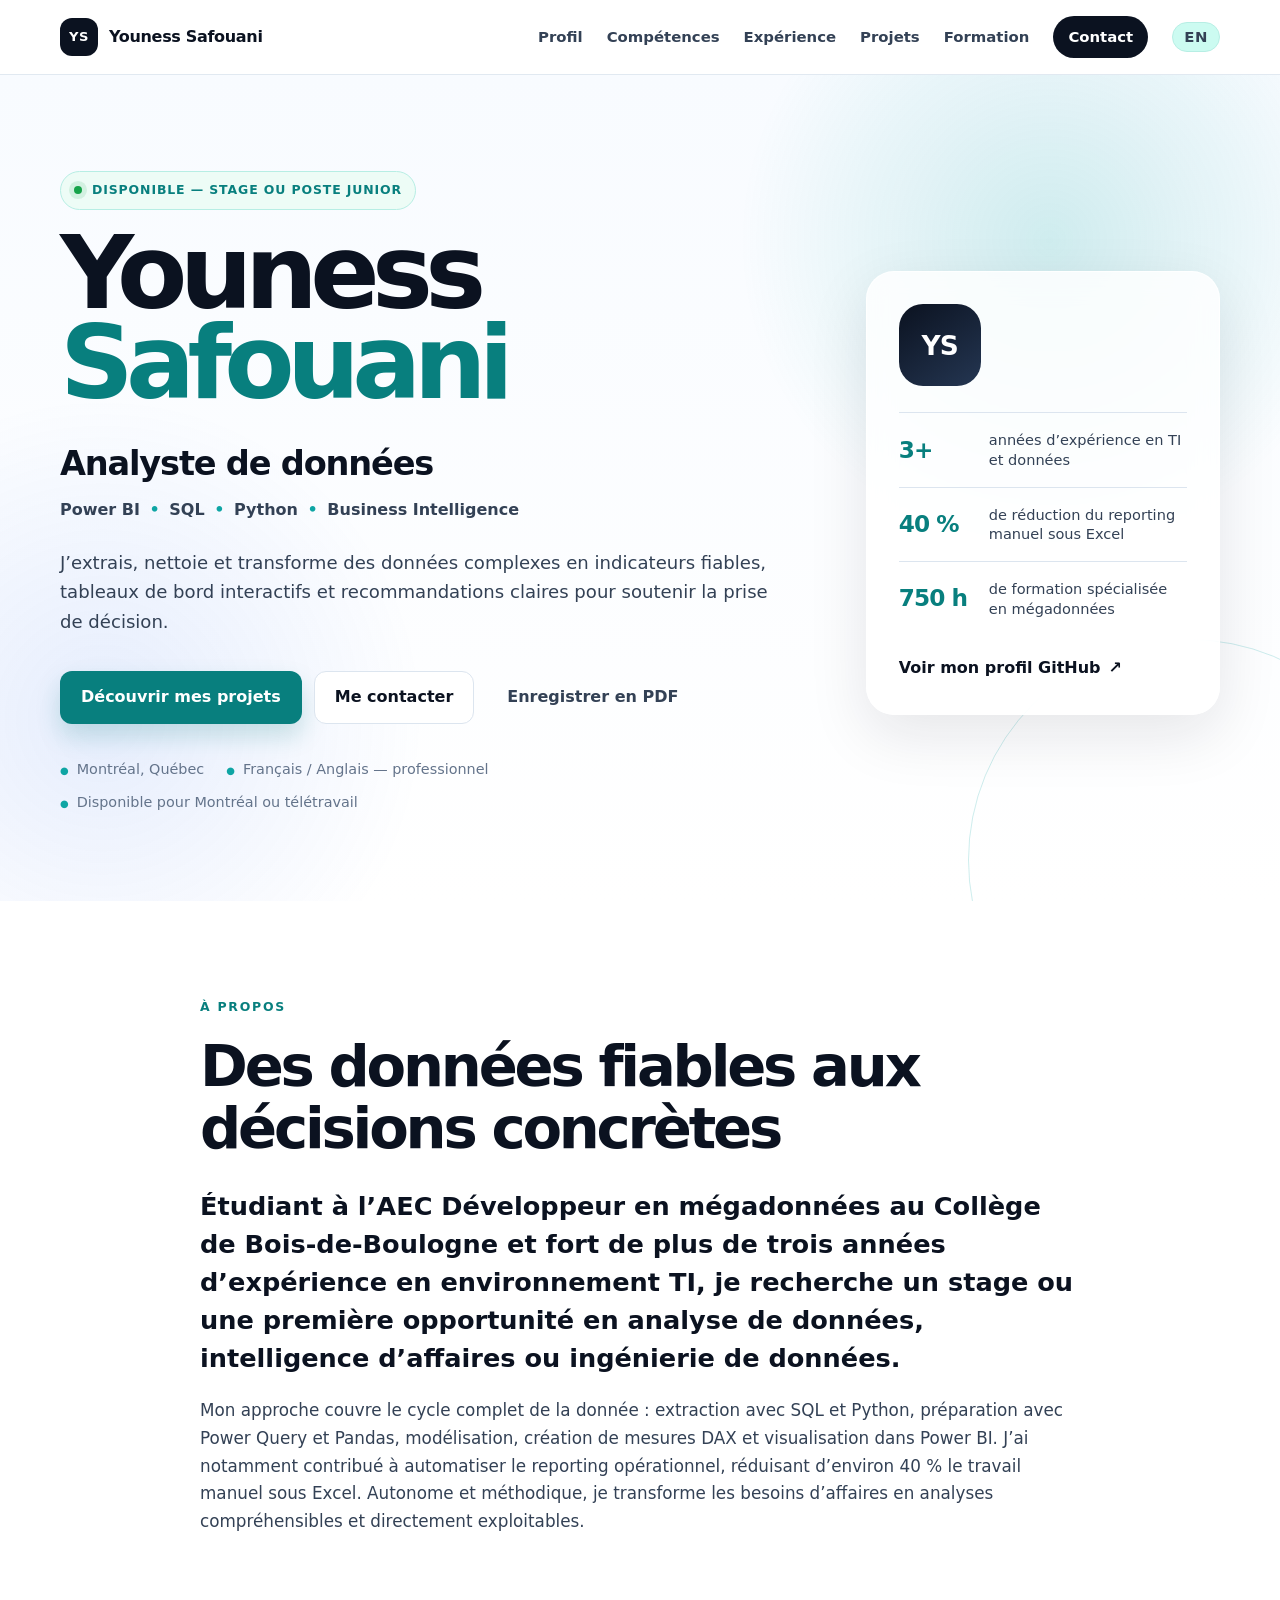
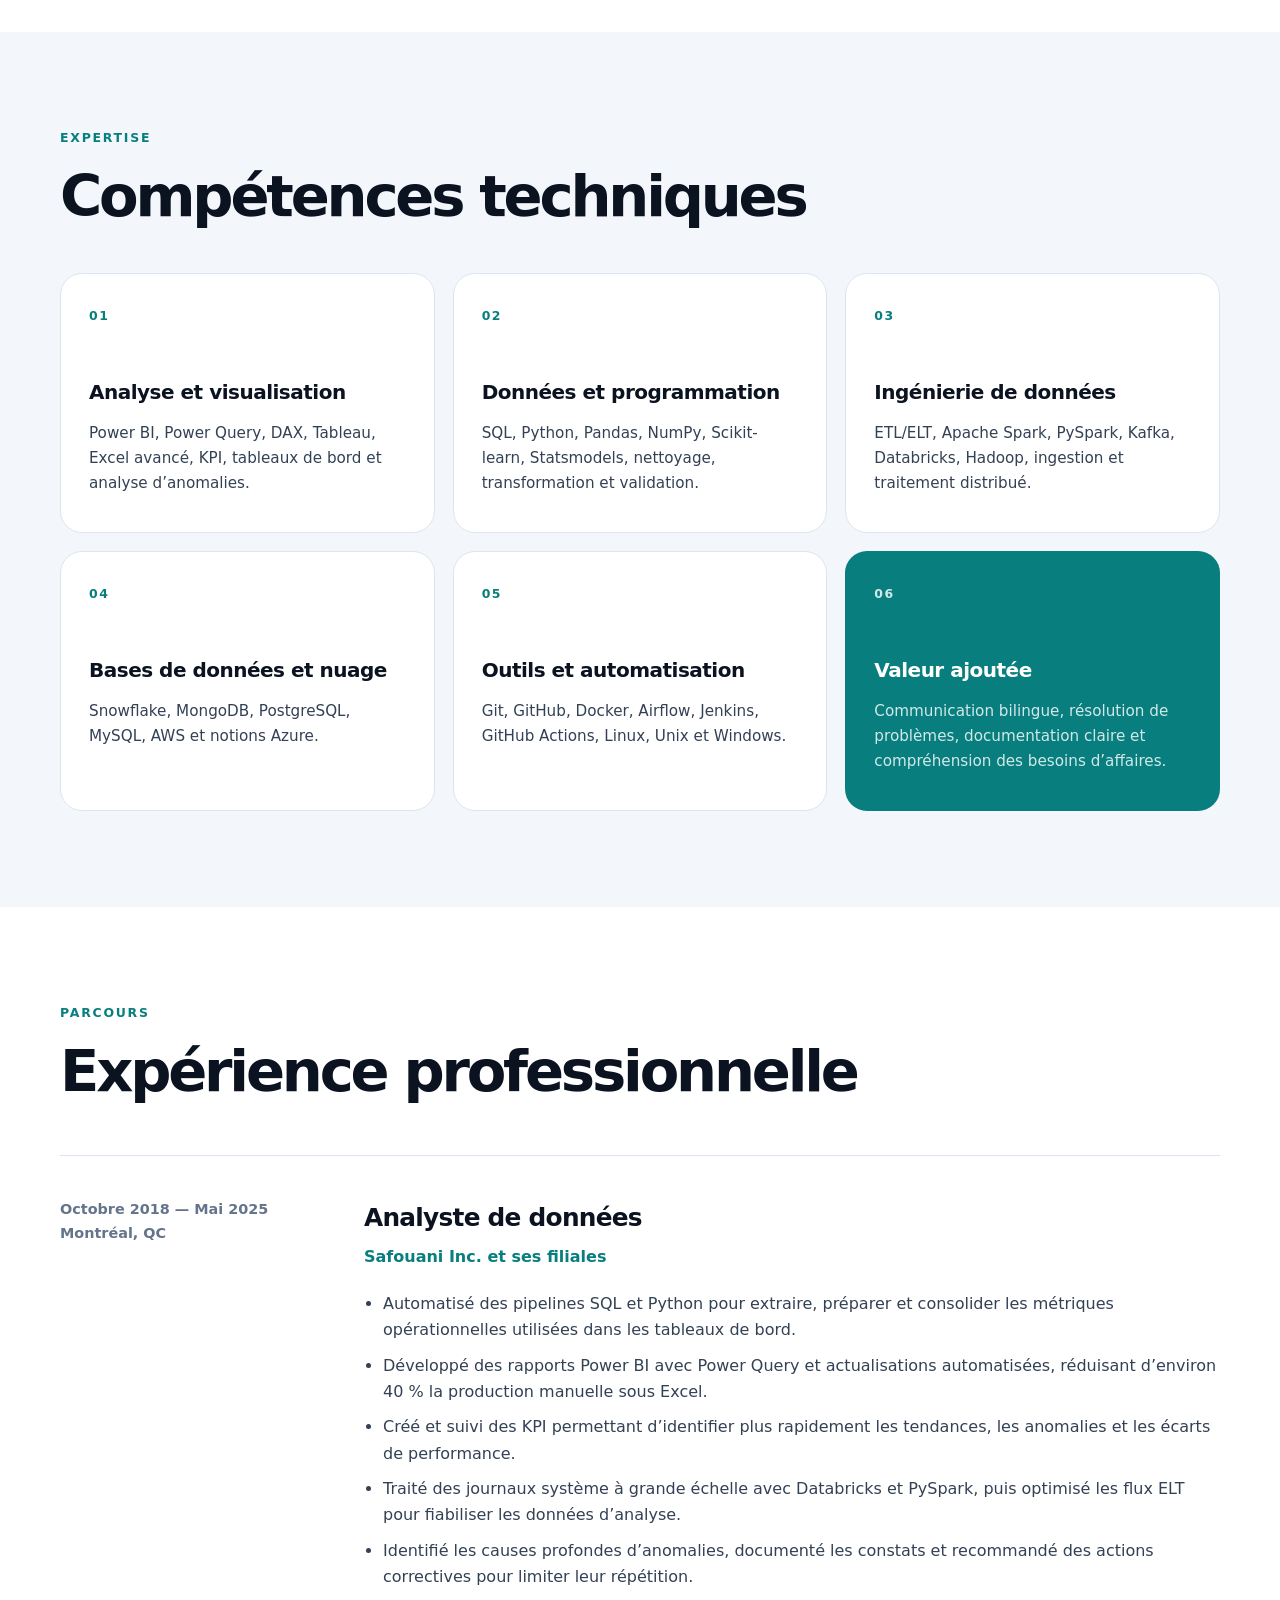
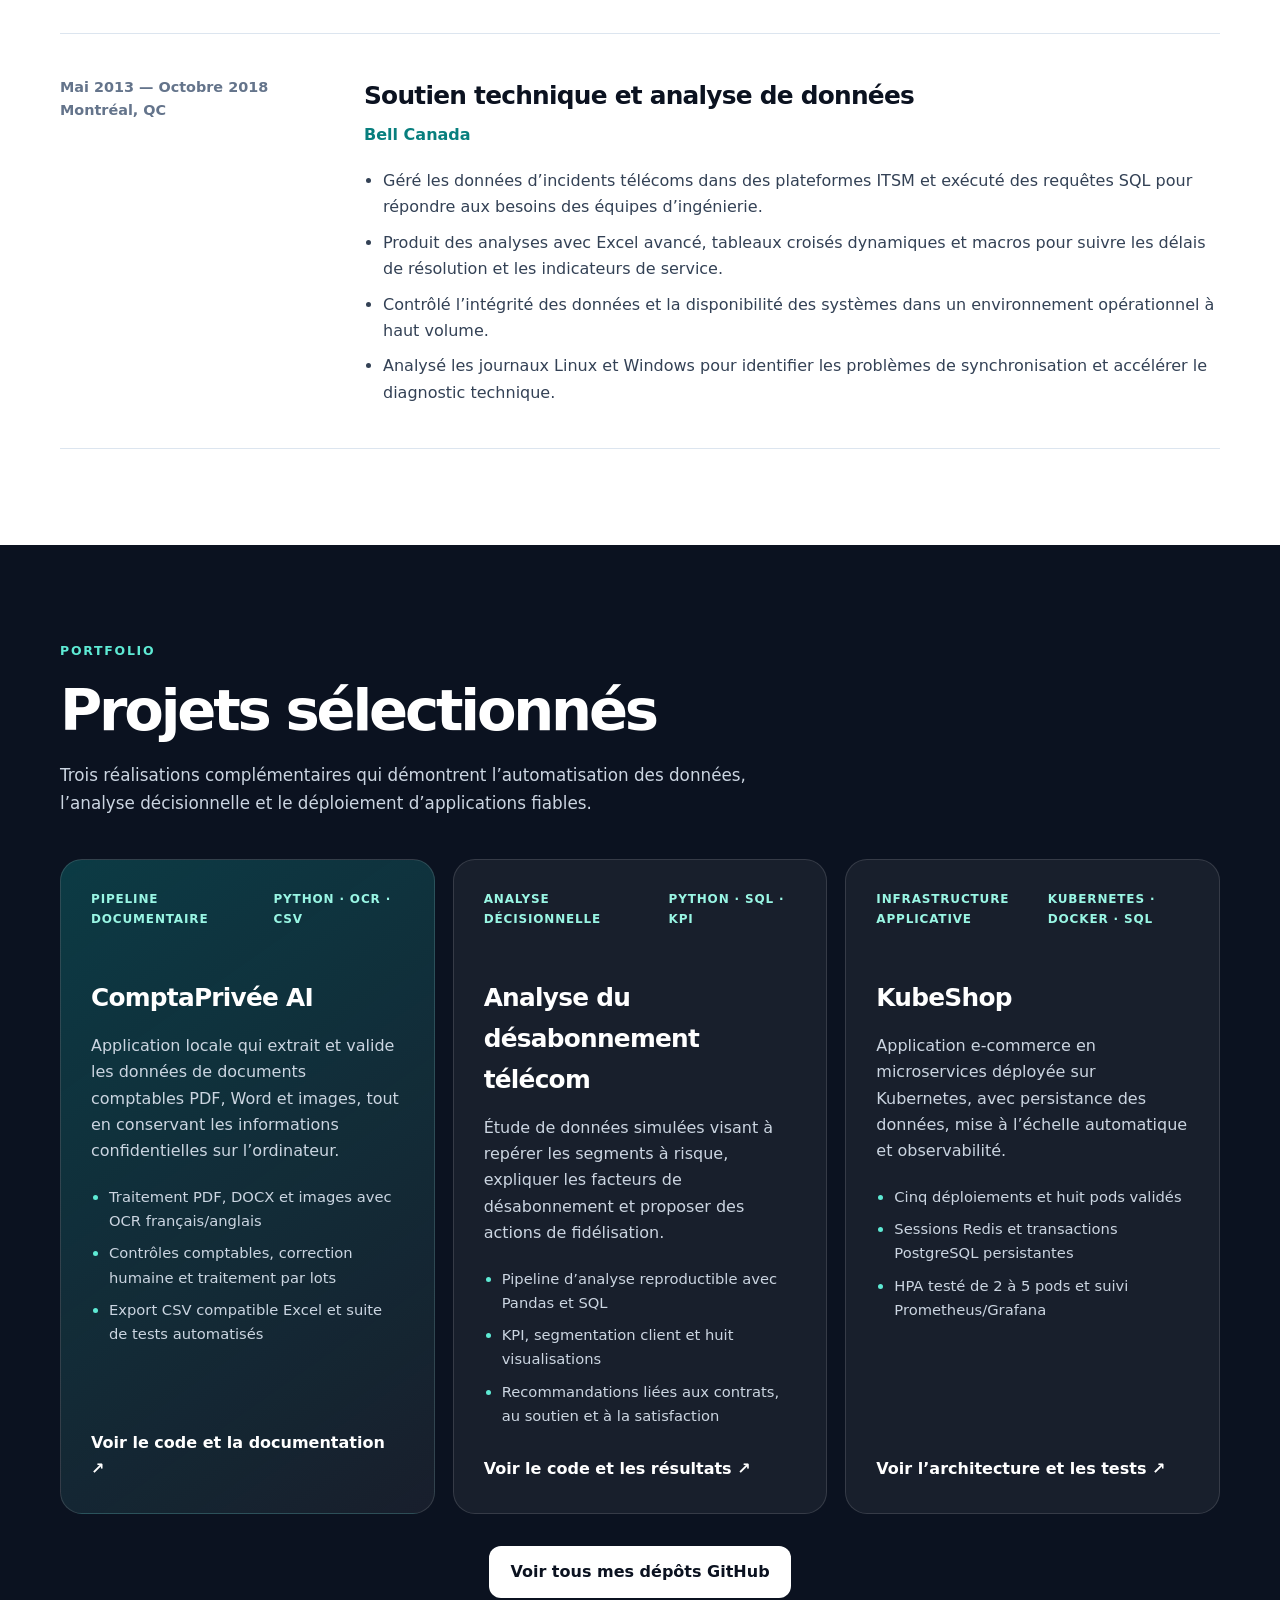
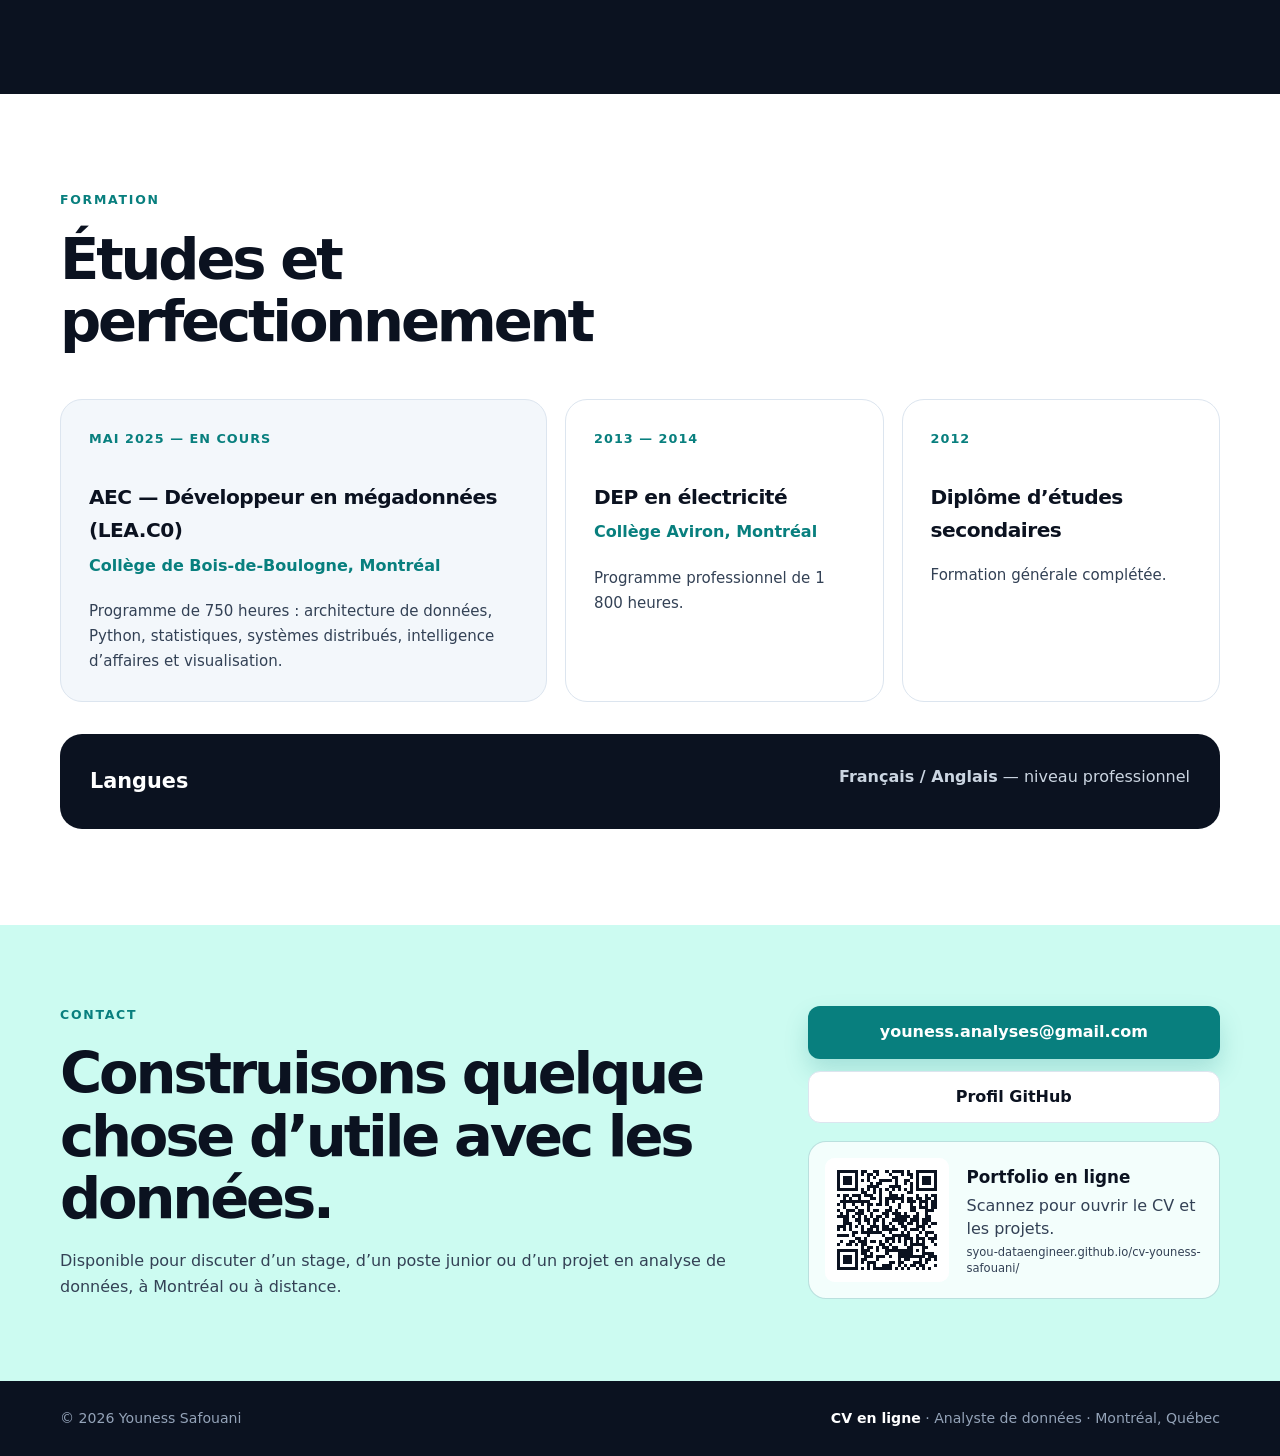
==== commit 730c978c: "Forcer le chargement du style mobile à jour" ====
--- a/index.html
+++ b/index.html
@@ -18,7 +18,7 @@
   <link rel="alternate" hreflang="x-default" href="https://syou-dataengineer.github.io/cv-youness-safouani/">
   <link rel="icon" href="favicon.svg" type="image/svg+xml">
   <title>Youness Safouani | Analyste de données</title>
-  <link rel="stylesheet" href="styles.css">
+  <link rel="stylesheet" href="styles.css?v=20260916-mobile-language">
   <script type="application/ld+json">
   {
     "@context": "https://schema.org",
--- a/styles.css
+++ b/styles.css
@@ -143,8 +143,14 @@
   color: white;
 }
 
-.nav-links .language-switch {
+.language-switch {
+  display: inline-flex;
   min-width: 42px;
+  align-items: center;
+  justify-content: center;
+  font-size: .84rem;
+  line-height: 1;
+  text-decoration: none;
   padding: 7px 11px;
   border: 1px solid #b7eee4;
   border-radius: 999px;
@@ -155,11 +161,17 @@
   letter-spacing: .04em;
 }
 
-.nav-links .language-switch:hover,
-.nav-links .language-switch:focus-visible {
+.language-switch:hover,
+.language-switch:focus-visible {
   border-color: var(--accent);
   background: white;
   color: var(--accent-dark);
+}
+
+.mobile-actions {
+  display: none;
+  align-items: center;
+  gap: 10px;
 }
 
 .menu-button {
@@ -807,6 +819,10 @@
 }
 
 @media (max-width: 900px) {
+  .mobile-actions {
+    display: flex;
+  }
+
   .menu-button {
     display: block;
   }
@@ -835,6 +851,10 @@
     padding: 11px 12px;
   }
 
+  .nav-links .language-switch {
+    display: none;
+  }
+
   .nav-links .nav-cta {
     text-align: center;
   }
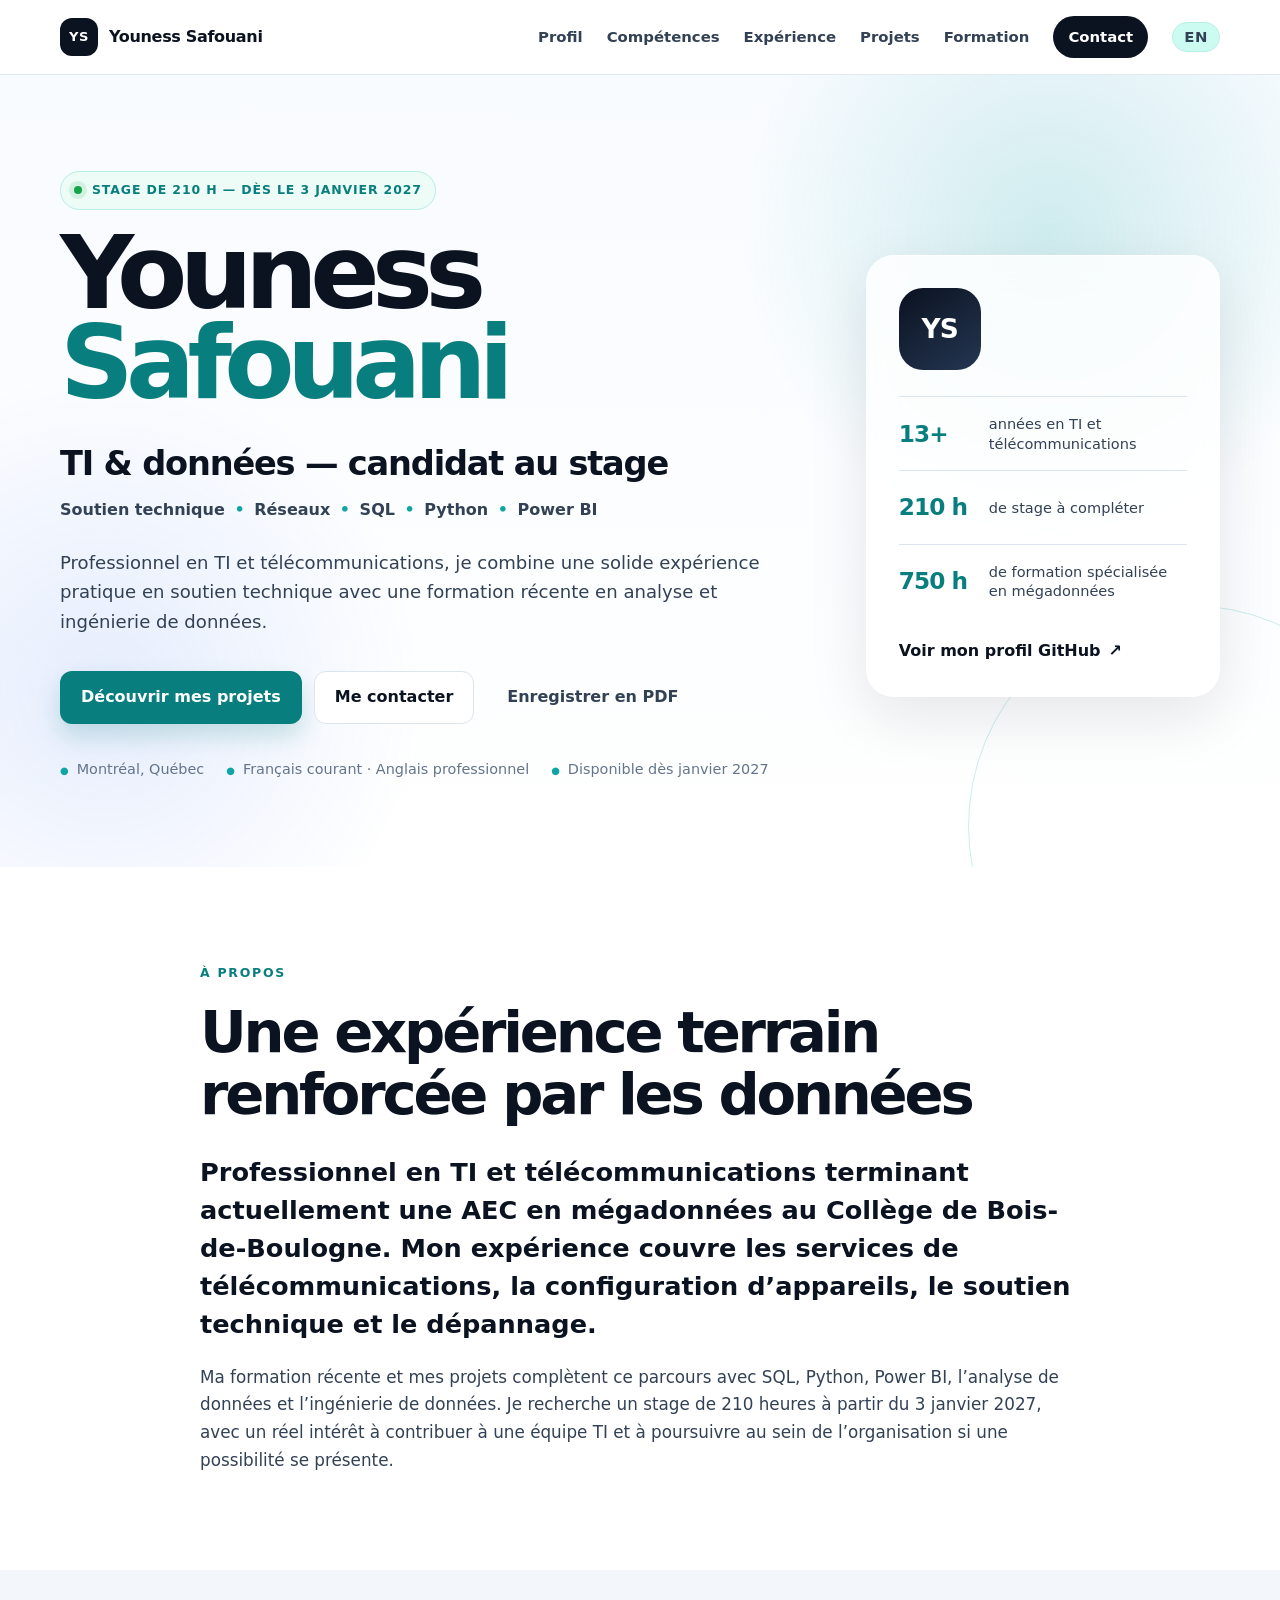
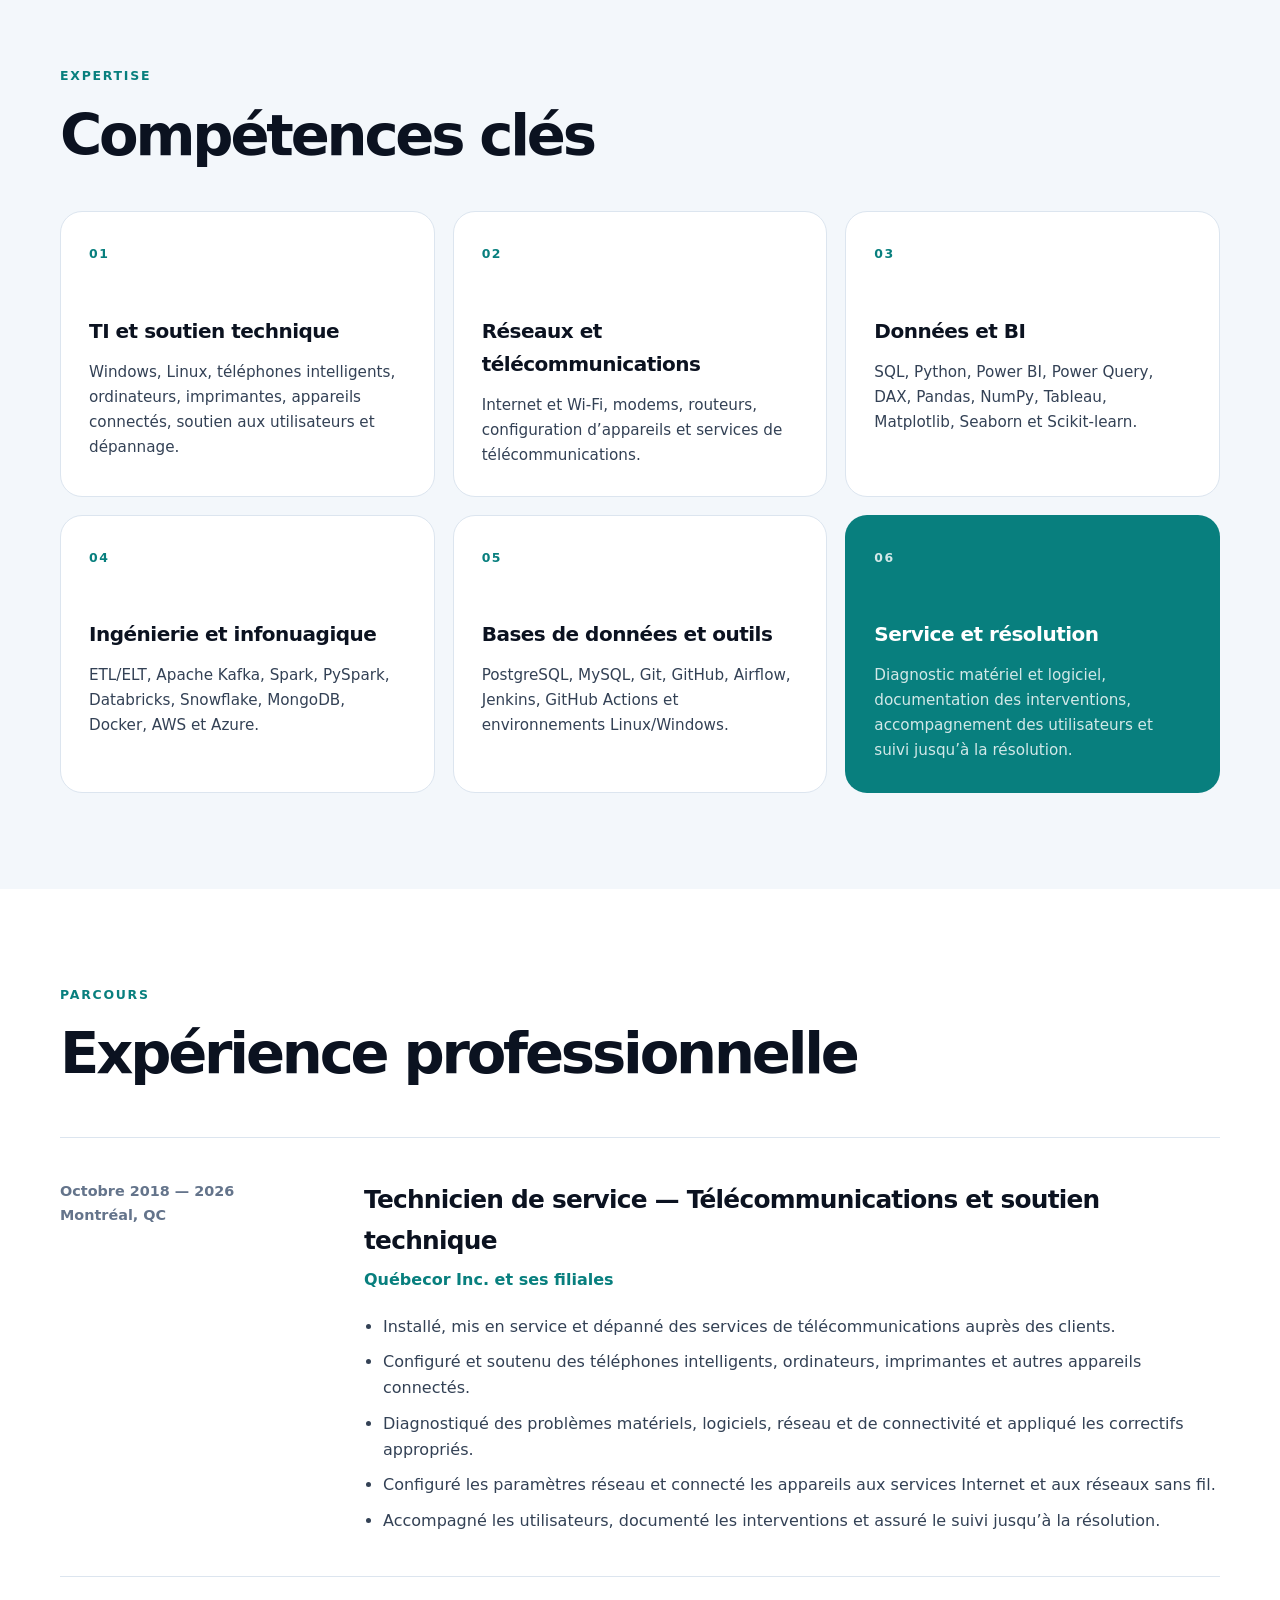
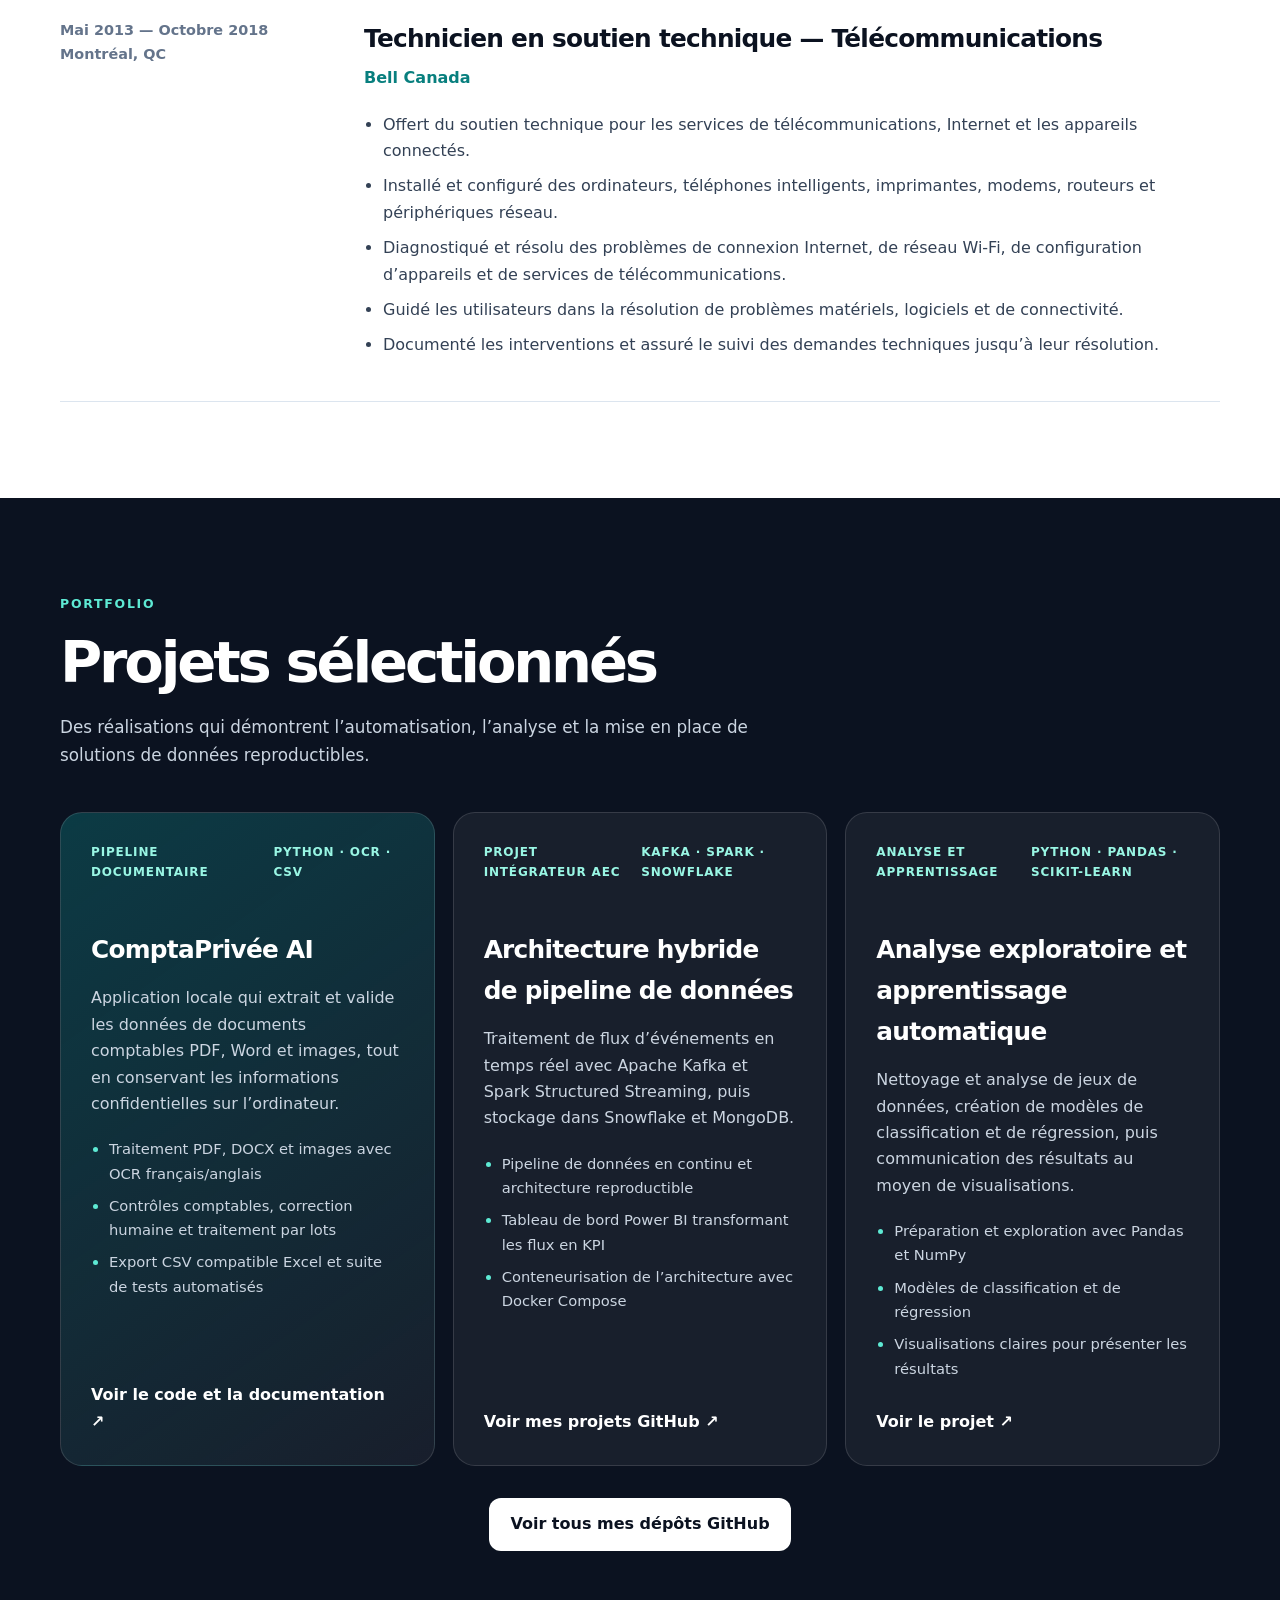
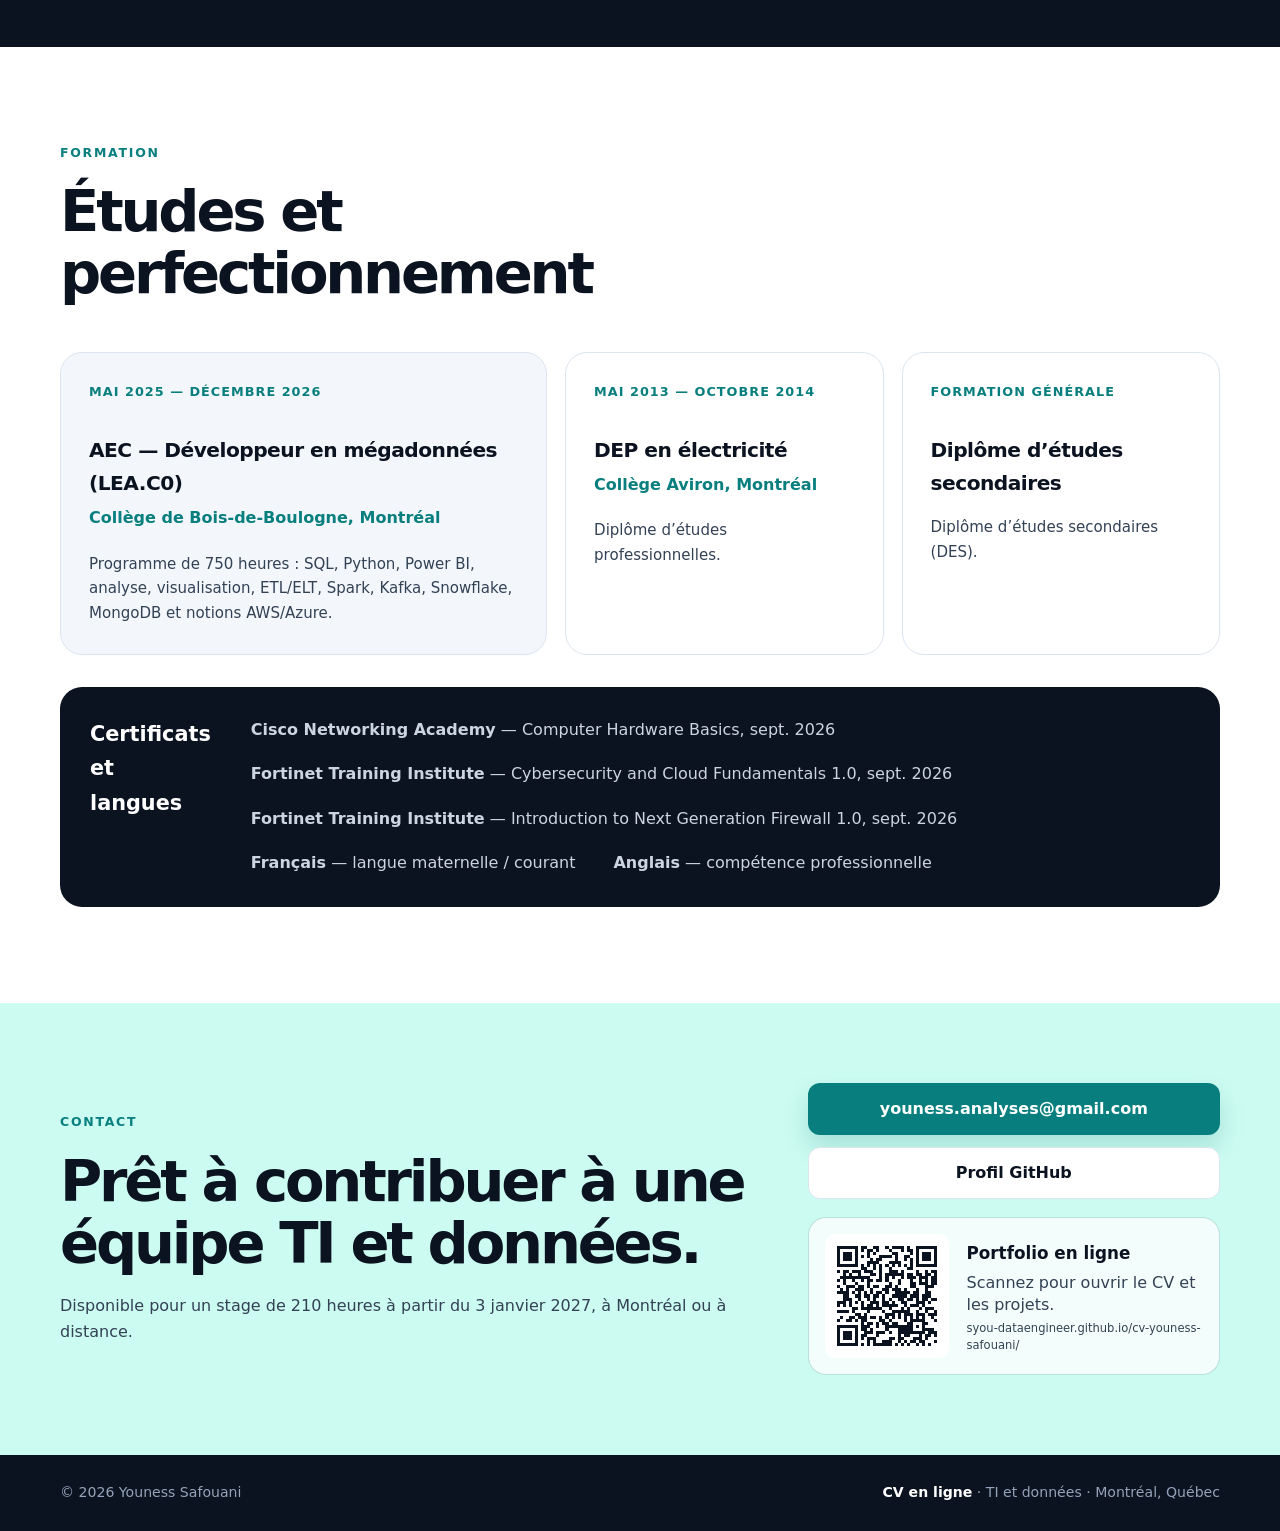
==== commit 14ced62c: "Aligner le site avec le CV français 2026" ====
--- a/index.html
+++ b/index.html
@@ -3,11 +3,11 @@
 <head>
   <meta charset="utf-8">
   <meta name="viewport" content="width=device-width, initial-scale=1">
-  <meta name="description" content="CV professionnel de Youness Safouani, analyste de données spécialisé en Power BI, SQL, Python et ingénierie de données à Montréal.">
+  <meta name="description" content="CV professionnel de Youness Safouani, professionnel en TI, télécommunications et données, à la recherche d’un stage de 210 heures dès janvier 2027 à Montréal.">
   <meta name="author" content="Youness Safouani">
   <meta name="theme-color" content="#0b1220">
-  <meta property="og:title" content="Youness Safouani | Analyste de données">
-  <meta property="og:description" content="Power BI, SQL, Python, visualisation et ingénierie de données.">
+  <meta property="og:title" content="Youness Safouani | TI et données">
+  <meta property="og:description" content="Soutien technique, télécommunications, SQL, Python, Power BI et ingénierie de données.">
   <meta property="og:type" content="website">
   <meta property="og:url" content="https://syou-dataengineer.github.io/cv-youness-safouani/">
   <meta property="og:locale" content="fr_CA">
@@ -17,14 +17,14 @@
   <link rel="alternate" hreflang="en-CA" href="https://syou-dataengineer.github.io/cv-youness-safouani/en.html">
   <link rel="alternate" hreflang="x-default" href="https://syou-dataengineer.github.io/cv-youness-safouani/">
   <link rel="icon" href="favicon.svg" type="image/svg+xml">
-  <title>Youness Safouani | Analyste de données</title>
+  <title>Youness Safouani | TI et données</title>
   <link rel="stylesheet" href="styles.css?v=20260916-mobile-language">
   <script type="application/ld+json">
   {
     "@context": "https://schema.org",
     "@type": "Person",
     "name": "Youness Safouani",
-    "jobTitle": "Analyste de données",
+    "jobTitle": "Professionnel en TI et données",
     "email": "mailto:youness.analyses@gmail.com",
     "address": {
       "@type": "PostalAddress",
@@ -65,16 +65,16 @@
   </header>
 
   <main id="contenu">
-    <section class="hero" id="accueil">
+        <section class="hero" id="accueil">
       <div class="container hero-grid">
         <div class="hero-copy">
-          <p class="eyebrow"><span class="status-dot"></span> Disponible — stage ou poste junior</p>
+          <p class="eyebrow"><span class="status-dot"></span> Stage de 210 h — dès le 3 janvier 2027</p>
           <h1>Youness<br><span>Safouani</span></h1>
-          <p class="hero-role">Analyste de données</p>
-          <p class="hero-tools">Power BI <span>•</span> SQL <span>•</span> Python <span>•</span> Business Intelligence</p>
+          <p class="hero-role">TI &amp; données — candidat au stage</p>
+          <p class="hero-tools">Soutien technique <span>•</span> Réseaux <span>•</span> SQL <span>•</span> Python <span>•</span> Power BI</p>
           <p class="hero-summary">
-            J’extrais, nettoie et transforme des données complexes en indicateurs fiables,
-            tableaux de bord interactifs et recommandations claires pour soutenir la prise de décision.
+            Professionnel en TI et télécommunications, je combine une solide expérience pratique
+            en soutien technique avec une formation récente en analyse et ingénierie de données.
           </p>
           <div class="hero-actions">
             <a class="button button-primary" href="#projets">Découvrir mes projets</a>
@@ -83,20 +83,20 @@
           </div>
           <div class="quick-info" aria-label="Informations principales">
             <span>Montréal, Québec</span>
-            <span>Français / Anglais — professionnel</span>
-            <span>Disponible pour Montréal ou télétravail</span>
+            <span>Français courant · Anglais professionnel</span>
+            <span>Disponible dès janvier 2027</span>
           </div>
         </div>
 
         <aside class="hero-card" aria-label="Résumé professionnel">
           <div class="initials" aria-hidden="true">YS</div>
           <div class="metric">
-            <strong>3+</strong>
-            <span>années d’expérience en TI et données</span>
+            <strong>13+</strong>
+            <span>années en TI et télécommunications</span>
           </div>
           <div class="metric">
-            <strong>40 %</strong>
-            <span>de réduction du reporting manuel sous Excel</span>
+            <strong>210 h</strong>
+            <span>de stage à compléter</span>
           </div>
           <div class="metric">
             <strong>750 h</strong>
@@ -109,83 +109,82 @@
       </div>
     </section>
 
-    <section class="section" id="profil">
+        <section class="section" id="profil">
       <div class="container narrow">
         <p class="section-kicker">À propos</p>
-        <h2>Des données fiables aux décisions concrètes</h2>
+        <h2>Une expérience terrain renforcée par les données</h2>
         <p class="lead">
-          Étudiant à l’AEC Développeur en mégadonnées au Collège de Bois-de-Boulogne
-          et fort de plus de trois années d’expérience en environnement TI, je recherche un stage
-          ou une première opportunité en analyse de données, intelligence d’affaires ou ingénierie de données.
+          Professionnel en TI et télécommunications terminant actuellement une AEC en mégadonnées
+          au Collège de Bois-de-Boulogne. Mon expérience couvre les services de télécommunications,
+          la configuration d’appareils, le soutien technique et le dépannage.
         </p>
         <p>
-          Mon approche couvre le cycle complet de la donnée : extraction avec SQL et Python,
-          préparation avec Power Query et Pandas, modélisation, création de mesures DAX et visualisation
-          dans Power BI. J’ai notamment contribué à automatiser le reporting opérationnel,
-          réduisant d’environ 40 % le travail manuel sous Excel. Autonome et méthodique,
-          je transforme les besoins d’affaires en analyses compréhensibles et directement exploitables.
+          Ma formation récente et mes projets complètent ce parcours avec SQL, Python, Power BI,
+          l’analyse de données et l’ingénierie de données. Je recherche un stage de 210 heures
+          à partir du 3 janvier 2027, avec un réel intérêt à contribuer à une équipe TI et à
+          poursuivre au sein de l’organisation si une possibilité se présente.
         </p>
       </div>
     </section>
 
-    <section class="section section-tinted" id="competences">
+        <section class="section section-tinted" id="competences">
       <div class="container">
         <p class="section-kicker">Expertise</p>
-        <h2>Compétences techniques</h2>
+        <h2>Compétences clés</h2>
         <div class="skills-grid">
           <article class="skill-card">
             <span class="card-number">01</span>
-            <h3>Analyse et visualisation</h3>
-            <p>Power BI, Power Query, DAX, Tableau, Excel avancé, KPI, tableaux de bord et analyse d’anomalies.</p>
+            <h3>TI et soutien technique</h3>
+            <p>Windows, Linux, téléphones intelligents, ordinateurs, imprimantes, appareils connectés, soutien aux utilisateurs et dépannage.</p>
           </article>
           <article class="skill-card">
             <span class="card-number">02</span>
-            <h3>Données et programmation</h3>
-            <p>SQL, Python, Pandas, NumPy, Scikit-learn, Statsmodels, nettoyage, transformation et validation.</p>
+            <h3>Réseaux et télécommunications</h3>
+            <p>Internet et Wi-Fi, modems, routeurs, configuration d’appareils et services de télécommunications.</p>
           </article>
           <article class="skill-card">
             <span class="card-number">03</span>
-            <h3>Ingénierie de données</h3>
-            <p>ETL/ELT, Apache Spark, PySpark, Kafka, Databricks, Hadoop, ingestion et traitement distribué.</p>
+            <h3>Données et BI</h3>
+            <p>SQL, Python, Power BI, Power Query, DAX, Pandas, NumPy, Tableau, Matplotlib, Seaborn et Scikit-learn.</p>
           </article>
           <article class="skill-card">
             <span class="card-number">04</span>
-            <h3>Bases de données et nuage</h3>
-            <p>Snowflake, MongoDB, PostgreSQL, MySQL, AWS et notions Azure.</p>
+            <h3>Ingénierie et infonuagique</h3>
+            <p>ETL/ELT, Apache Kafka, Spark, PySpark, Databricks, Snowflake, MongoDB, Docker, AWS et Azure.</p>
           </article>
           <article class="skill-card">
             <span class="card-number">05</span>
-            <h3>Outils et automatisation</h3>
-            <p>Git, GitHub, Docker, Airflow, Jenkins, GitHub Actions, Linux, Unix et Windows.</p>
+            <h3>Bases de données et outils</h3>
+            <p>PostgreSQL, MySQL, Git, GitHub, Airflow, Jenkins, GitHub Actions et environnements Linux/Windows.</p>
           </article>
           <article class="skill-card accent-card">
             <span class="card-number">06</span>
-            <h3>Valeur ajoutée</h3>
-            <p>Communication bilingue, résolution de problèmes, documentation claire et compréhension des besoins d’affaires.</p>
-          </article>
-        </div>
-      </div>
-    </section>
-
-    <section class="section" id="experience">
+            <h3>Service et résolution</h3>
+            <p>Diagnostic matériel et logiciel, documentation des interventions, accompagnement des utilisateurs et suivi jusqu’à la résolution.</p>
+          </article>
+        </div>
+      </div>
+    </section>
+
+        <section class="section" id="experience">
       <div class="container">
         <p class="section-kicker">Parcours</p>
         <h2>Expérience professionnelle</h2>
         <div class="timeline">
           <article class="timeline-item">
             <div class="timeline-meta">
-              <span>Octobre 2018 — Mai 2025</span>
+              <span>Octobre 2018 — 2026</span>
               <span>Montréal, QC</span>
             </div>
             <div class="timeline-content">
-              <h3>Analyste de données</h3>
-              <p class="organization">Safouani Inc. et ses filiales</p>
+              <h3>Technicien de service — Télécommunications et soutien technique</h3>
+              <p class="organization">Québecor Inc. et ses filiales</p>
               <ul>
-                <li>Automatisé des pipelines SQL et Python pour extraire, préparer et consolider les métriques opérationnelles utilisées dans les tableaux de bord.</li>
-                <li>Développé des rapports Power BI avec Power Query et actualisations automatisées, réduisant d’environ 40 % la production manuelle sous Excel.</li>
-                <li>Créé et suivi des KPI permettant d’identifier plus rapidement les tendances, les anomalies et les écarts de performance.</li>
-                <li>Traité des journaux système à grande échelle avec Databricks et PySpark, puis optimisé les flux ELT pour fiabiliser les données d’analyse.</li>
-                <li>Identifié les causes profondes d’anomalies, documenté les constats et recommandé des actions correctives pour limiter leur répétition.</li>
+                <li>Installé, mis en service et dépanné des services de télécommunications auprès des clients.</li>
+                <li>Configuré et soutenu des téléphones intelligents, ordinateurs, imprimantes et autres appareils connectés.</li>
+                <li>Diagnostiqué des problèmes matériels, logiciels, réseau et de connectivité et appliqué les correctifs appropriés.</li>
+                <li>Configuré les paramètres réseau et connecté les appareils aux services Internet et aux réseaux sans fil.</li>
+                <li>Accompagné les utilisateurs, documenté les interventions et assuré le suivi jusqu’à la résolution.</li>
               </ul>
             </div>
           </article>
@@ -196,13 +195,14 @@
               <span>Montréal, QC</span>
             </div>
             <div class="timeline-content">
-              <h3>Soutien technique et analyse de données</h3>
+              <h3>Technicien en soutien technique — Télécommunications</h3>
               <p class="organization">Bell Canada</p>
               <ul>
-                <li>Géré les données d’incidents télécoms dans des plateformes ITSM et exécuté des requêtes SQL pour répondre aux besoins des équipes d’ingénierie.</li>
-                <li>Produit des analyses avec Excel avancé, tableaux croisés dynamiques et macros pour suivre les délais de résolution et les indicateurs de service.</li>
-                <li>Contrôlé l’intégrité des données et la disponibilité des systèmes dans un environnement opérationnel à haut volume.</li>
-                <li>Analysé les journaux Linux et Windows pour identifier les problèmes de synchronisation et accélérer le diagnostic technique.</li>
+                <li>Offert du soutien technique pour les services de télécommunications, Internet et les appareils connectés.</li>
+                <li>Installé et configuré des ordinateurs, téléphones intelligents, imprimantes, modems, routeurs et périphériques réseau.</li>
+                <li>Diagnostiqué et résolu des problèmes de connexion Internet, de réseau Wi-Fi, de configuration d’appareils et de services de télécommunications.</li>
+                <li>Guidé les utilisateurs dans la résolution de problèmes matériels, logiciels et de connectivité.</li>
+                <li>Documenté les interventions et assuré le suivi des demandes techniques jusqu’à leur résolution.</li>
               </ul>
             </div>
           </article>
@@ -210,13 +210,13 @@
       </div>
     </section>
 
-    <section class="section section-dark" id="projets">
+        <section class="section section-dark" id="projets">
       <div class="container">
         <p class="section-kicker">Portfolio</p>
         <h2>Projets sélectionnés</h2>
         <p class="section-intro">
-          Trois réalisations complémentaires qui démontrent l’automatisation des données,
-          l’analyse décisionnelle et le déploiement d’applications fiables.
+          Des réalisations qui démontrent l’automatisation, l’analyse et la mise en place
+          de solutions de données reproductibles.
         </p>
         <div class="projects-grid">
           <article class="project-card featured">
@@ -242,43 +242,43 @@
 
           <article class="project-card">
             <div class="project-topline">
-              <span>Analyse décisionnelle</span>
-              <span>Python · SQL · KPI</span>
-            </div>
-            <h3>Analyse du désabonnement télécom</h3>
+              <span>Projet intégrateur AEC</span>
+              <span>Kafka · Spark · Snowflake</span>
+            </div>
+            <h3>Architecture hybride de pipeline de données</h3>
             <p>
-              Étude de données simulées visant à repérer les segments à risque,
-              expliquer les facteurs de désabonnement et proposer des actions de fidélisation.
+              Traitement de flux d’événements en temps réel avec Apache Kafka et Spark Structured
+              Streaming, puis stockage dans Snowflake et MongoDB.
             </p>
             <ul class="project-highlights">
-              <li>Pipeline d’analyse reproductible avec Pandas et SQL</li>
-              <li>KPI, segmentation client et huit visualisations</li>
-              <li>Recommandations liées aux contrats, au soutien et à la satisfaction</li>
+              <li>Pipeline de données en continu et architecture reproductible</li>
+              <li>Tableau de bord Power BI transformant les flux en KPI</li>
+              <li>Conteneurisation de l’architecture avec Docker Compose</li>
             </ul>
-            <a href="https://github.com/SYou-dataengineer/telecom-churn-analysis" target="_blank" rel="noopener"
-               aria-label="Voir l’analyse du désabonnement télécom sur GitHub">
-              Voir le code et les résultats <span aria-hidden="true">↗</span>
+            <a href="https://github.com/SYou-dataengineer?tab=repositories" target="_blank" rel="noopener"
+               aria-label="Voir les projets de pipeline de données sur GitHub">
+              Voir mes projets GitHub <span aria-hidden="true">↗</span>
             </a>
           </article>
 
           <article class="project-card">
             <div class="project-topline">
-              <span>Infrastructure applicative</span>
-              <span>Kubernetes · Docker · SQL</span>
-            </div>
-            <h3>KubeShop</h3>
+              <span>Analyse et apprentissage</span>
+              <span>Python · Pandas · Scikit-learn</span>
+            </div>
+            <h3>Analyse exploratoire et apprentissage automatique</h3>
             <p>
-              Application e-commerce en microservices déployée sur Kubernetes,
-              avec persistance des données, mise à l’échelle automatique et observabilité.
+              Nettoyage et analyse de jeux de données, création de modèles de classification
+              et de régression, puis communication des résultats au moyen de visualisations.
             </p>
             <ul class="project-highlights">
-              <li>Cinq déploiements et huit pods validés</li>
-              <li>Sessions Redis et transactions PostgreSQL persistantes</li>
-              <li>HPA testé de 2 à 5 pods et suivi Prometheus/Grafana</li>
+              <li>Préparation et exploration avec Pandas et NumPy</li>
+              <li>Modèles de classification et de régression</li>
+              <li>Visualisations claires pour présenter les résultats</li>
             </ul>
-            <a href="https://github.com/SYou-dataengineer/kubeshop" target="_blank" rel="noopener"
-               aria-label="Voir KubeShop sur GitHub">
-              Voir l’architecture et les tests <span aria-hidden="true">↗</span>
+            <a href="https://github.com/SYou-dataengineer/python-data-exploration" target="_blank" rel="noopener"
+               aria-label="Voir le projet d’analyse exploratoire sur GitHub">
+              Voir le projet <span aria-hidden="true">↗</span>
             </a>
           </article>
         </div>
@@ -290,45 +290,49 @@
       </div>
     </section>
 
-    <section class="section" id="formation">
+        <section class="section" id="formation">
       <div class="container">
         <p class="section-kicker">Formation</p>
         <h2>Études et perfectionnement</h2>
         <div class="education-grid">
           <article class="education-card primary-education">
-            <p class="education-date">Mai 2025 — En cours</p>
+            <p class="education-date">Mai 2025 — Décembre 2026</p>
             <h3>AEC — Développeur en mégadonnées (LEA.C0)</h3>
             <p class="organization">Collège de Bois-de-Boulogne, Montréal</p>
-            <p>Programme de 750 heures : architecture de données, Python, statistiques, systèmes distribués, intelligence d’affaires et visualisation.</p>
+            <p>Programme de 750 heures : SQL, Python, Power BI, analyse, visualisation, ETL/ELT, Spark, Kafka, Snowflake, MongoDB et notions AWS/Azure.</p>
           </article>
           <article class="education-card">
-            <p class="education-date">2013 — 2014</p>
+            <p class="education-date">Mai 2013 — Octobre 2014</p>
             <h3>DEP en électricité</h3>
             <p class="organization">Collège Aviron, Montréal</p>
-            <p>Programme professionnel de 1 800 heures.</p>
+            <p>Diplôme d’études professionnelles.</p>
           </article>
           <article class="education-card">
-            <p class="education-date">2012</p>
+            <p class="education-date">Formation générale</p>
             <h3>Diplôme d’études secondaires</h3>
-            <p>Formation générale complétée.</p>
+            <p>Diplôme d’études secondaires (DES).</p>
           </article>
         </div>
 
         <div class="languages">
-          <h3>Langues</h3>
+          <h3>Certificats et langues</h3>
           <div>
-            <span><strong>Français / Anglais</strong> — niveau professionnel</span>
-          </div>
-        </div>
-      </div>
-    </section>
-
-    <section class="contact-section" id="contact">
+            <span><strong>Cisco Networking Academy</strong> — Computer Hardware Basics, sept. 2026</span>
+            <span><strong>Fortinet Training Institute</strong> — Cybersecurity and Cloud Fundamentals 1.0, sept. 2026</span>
+            <span><strong>Fortinet Training Institute</strong> — Introduction to Next Generation Firewall 1.0, sept. 2026</span>
+            <span><strong>Français</strong> — langue maternelle / courant</span>
+            <span><strong>Anglais</strong> — compétence professionnelle</span>
+          </div>
+        </div>
+      </div>
+    </section>
+
+        <section class="contact-section" id="contact">
       <div class="container contact-inner">
         <div>
           <p class="section-kicker">Contact</p>
-          <h2>Construisons quelque chose d’utile avec les données.</h2>
-          <p>Disponible pour discuter d’un stage, d’un poste junior ou d’un projet en analyse de données, à Montréal ou à distance.</p>
+          <h2>Prêt à contribuer à une équipe TI et données.</h2>
+          <p>Disponible pour un stage de 210 heures à partir du 3 janvier 2027, à Montréal ou à distance.</p>
         </div>
         <div class="contact-panel">
           <div class="contact-actions">
@@ -351,7 +355,7 @@
   <footer>
     <div class="container footer-inner">
       <p>© <span id="year">2026</span> Youness Safouani</p>
-      <p><a class="footer-link" href="https://syou-dataengineer.github.io/cv-youness-safouani/">CV en ligne</a> · Analyste de données · Montréal, Québec</p>
+      <p><a class="footer-link" href="https://syou-dataengineer.github.io/cv-youness-safouani/">CV en ligne</a> · TI et données · Montréal, Québec</p>
     </div>
   </footer>
 
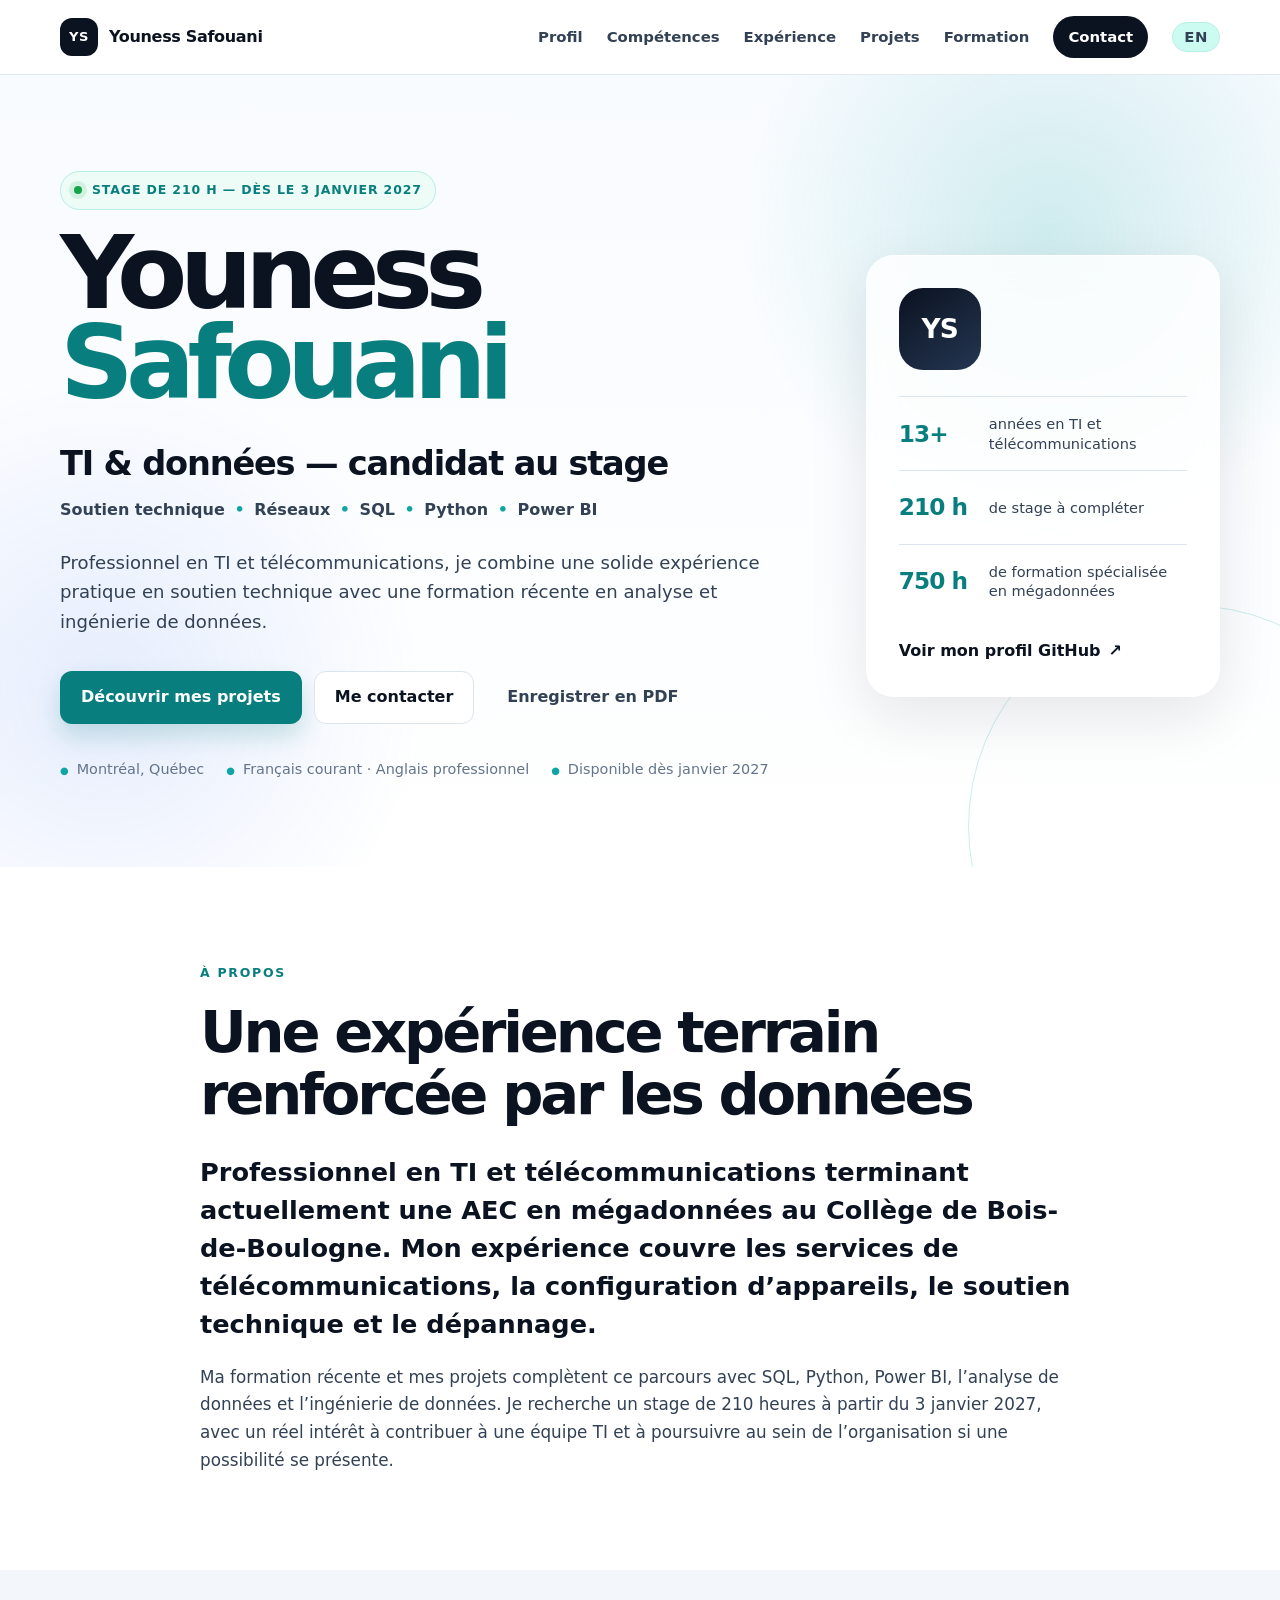
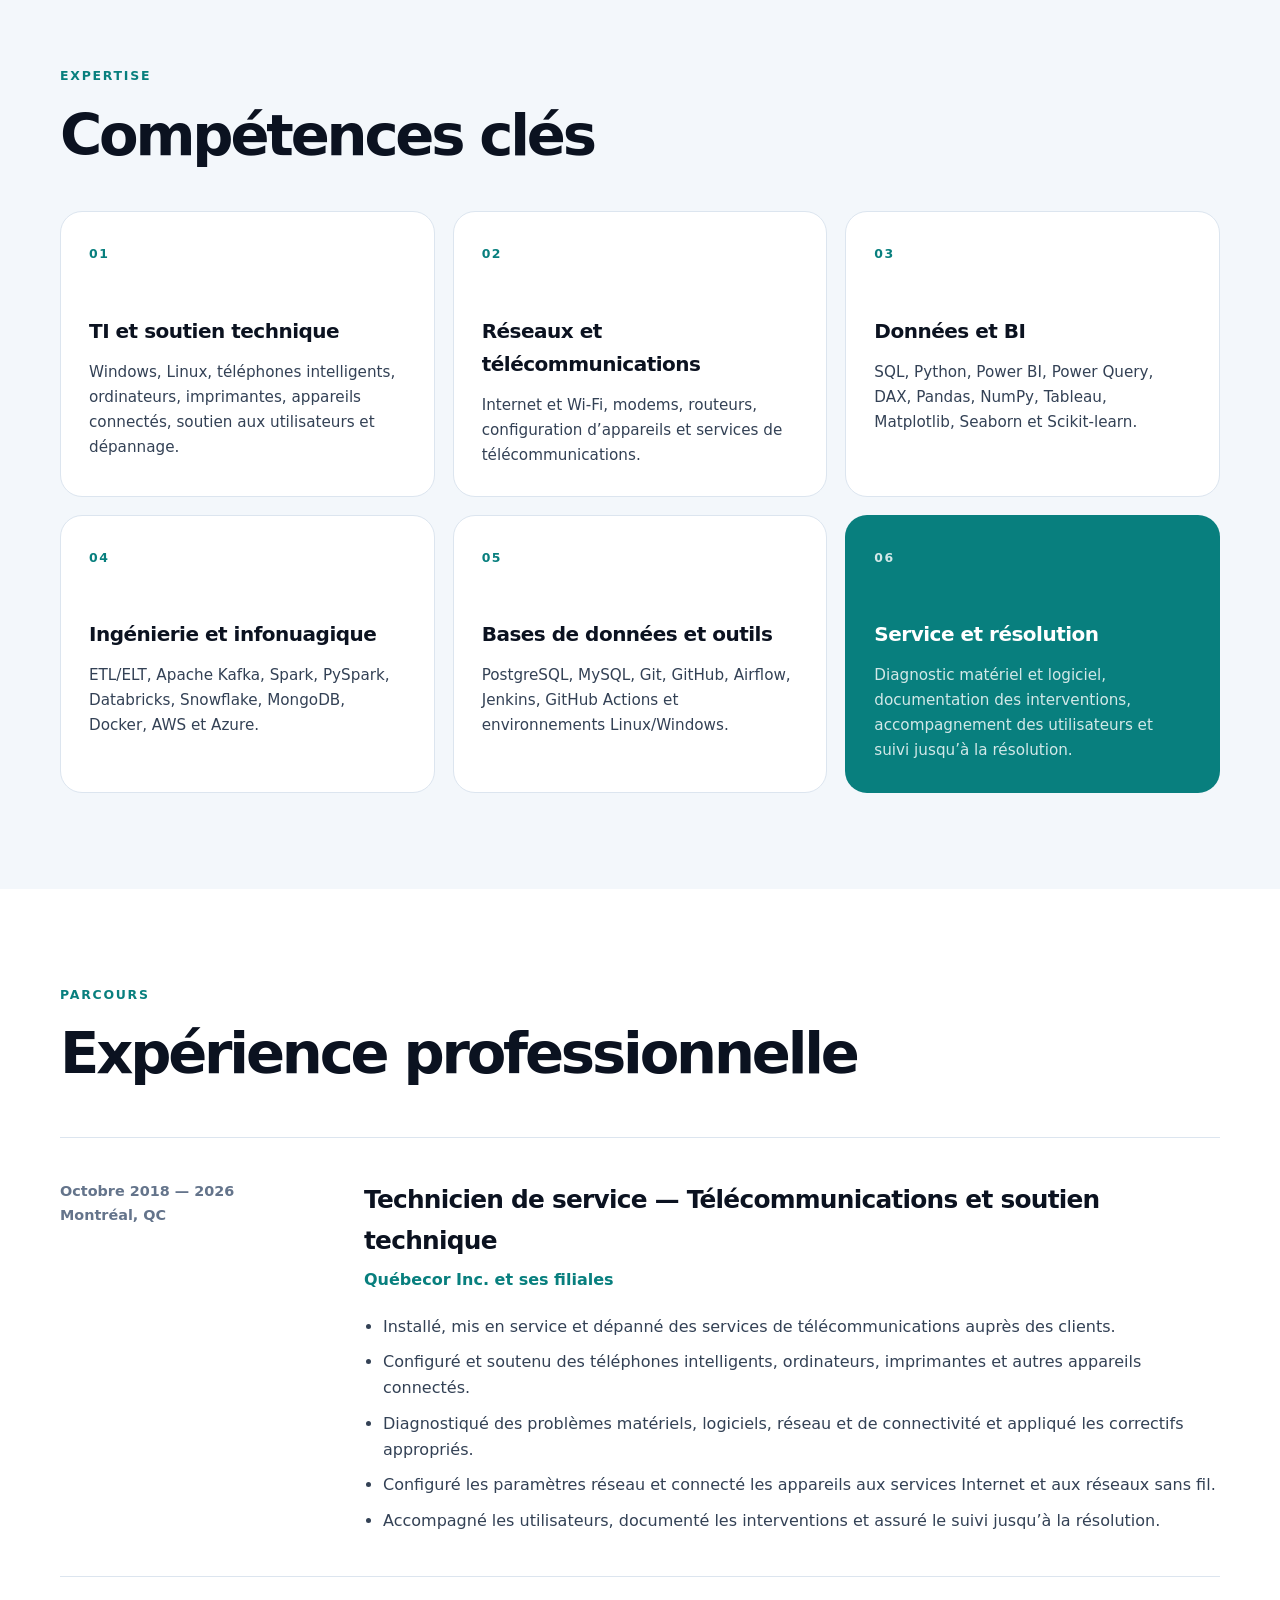
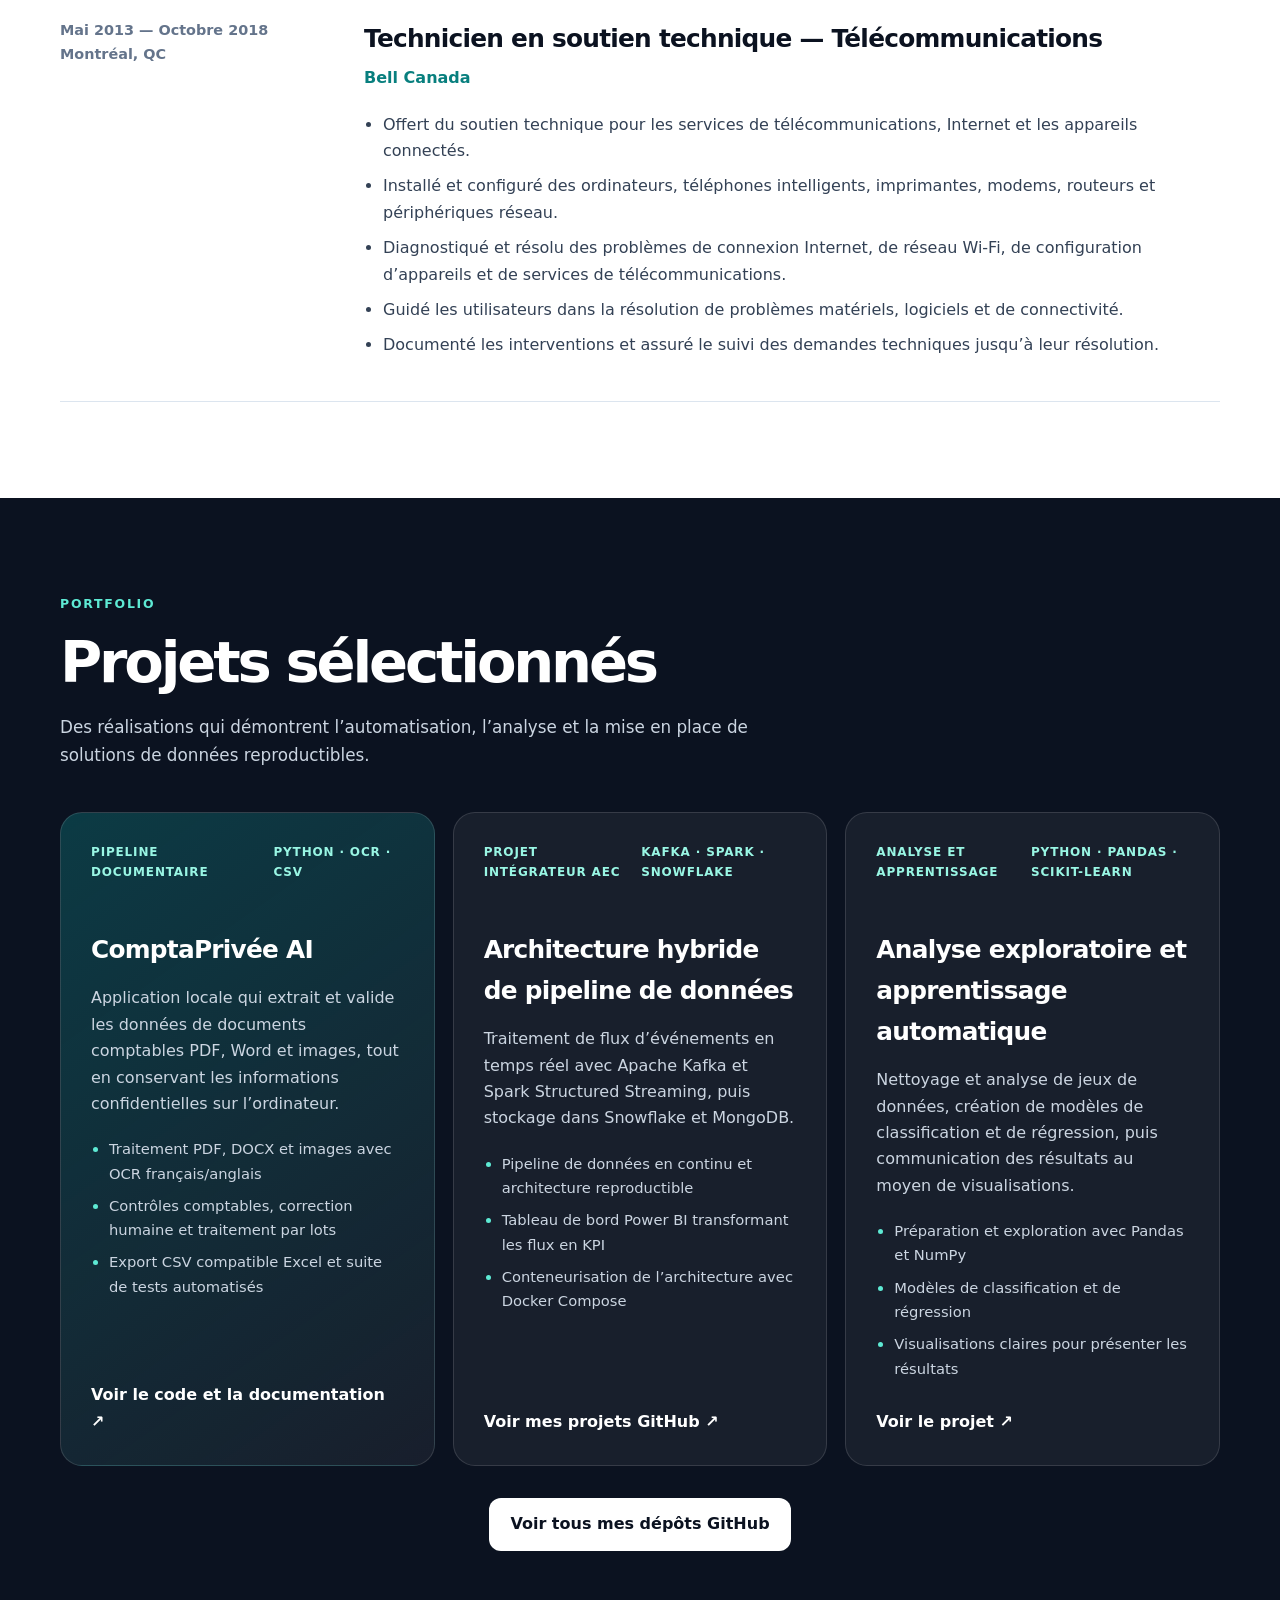
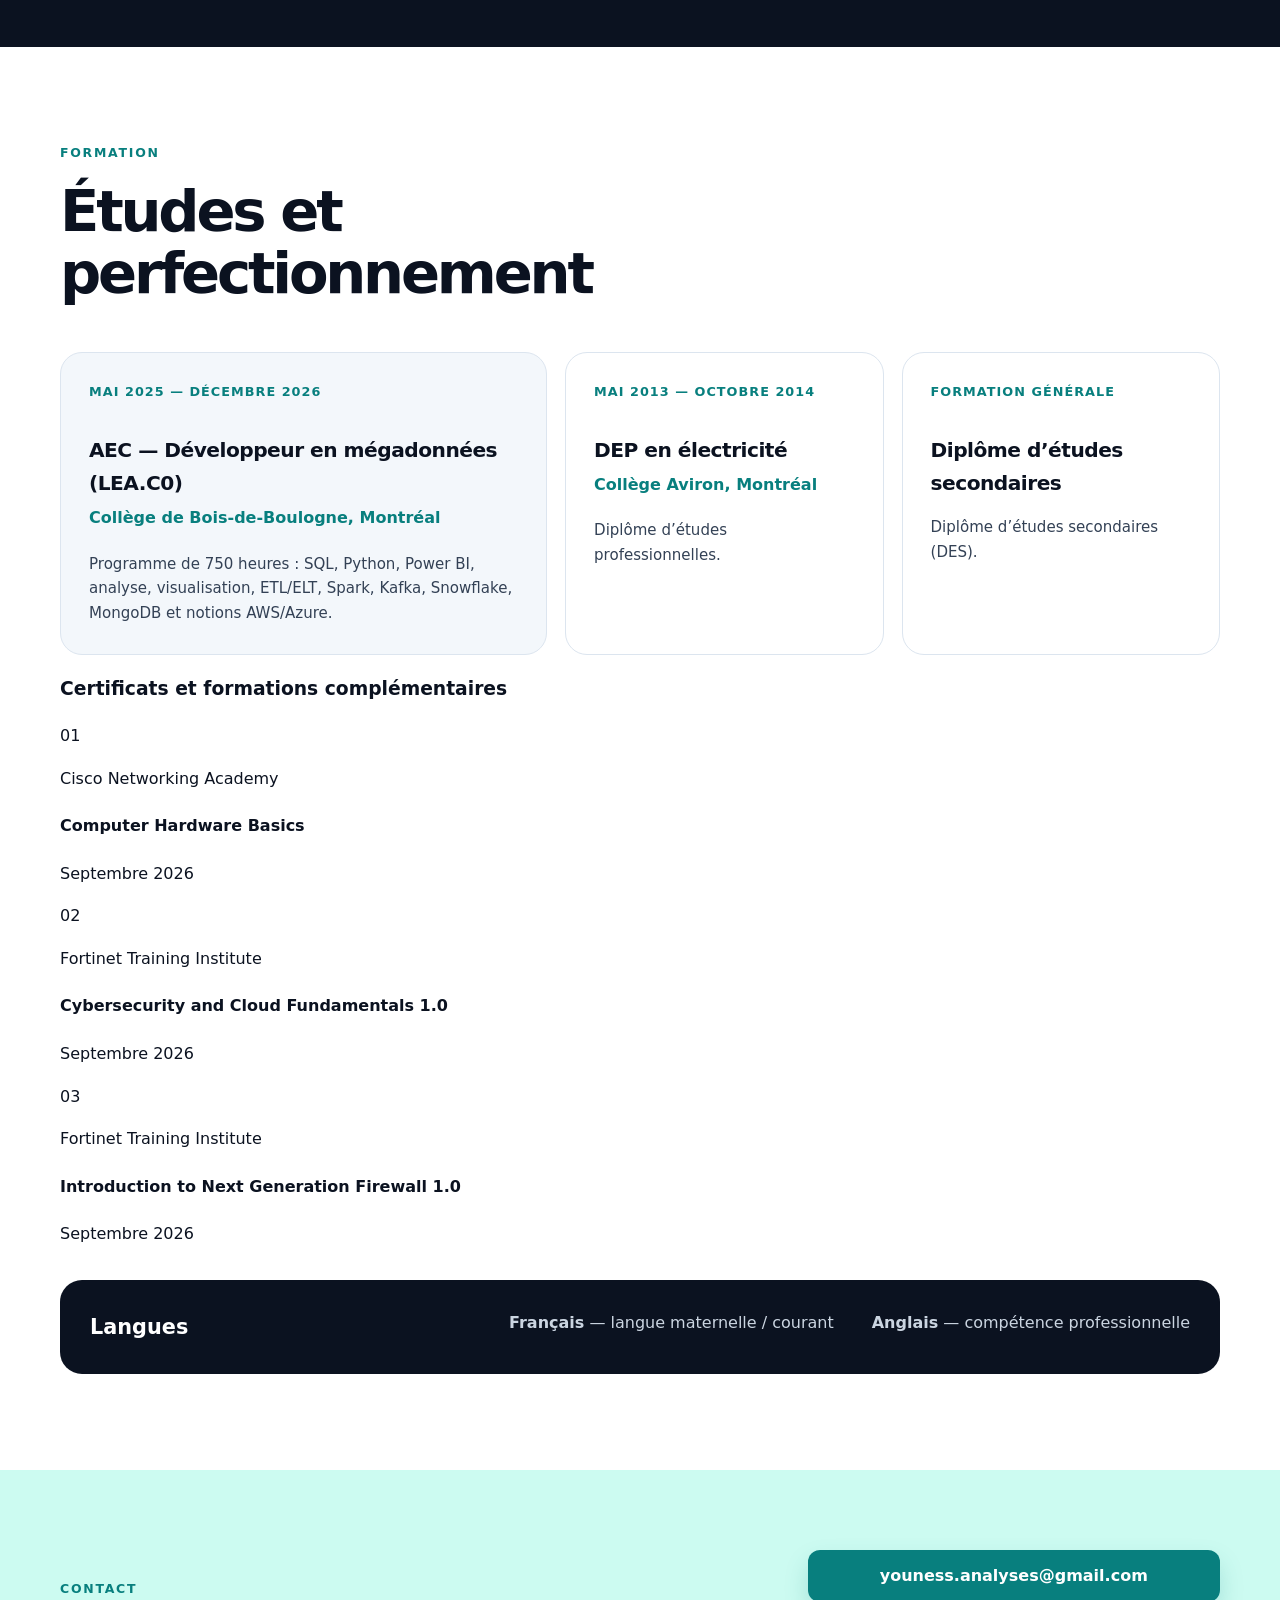
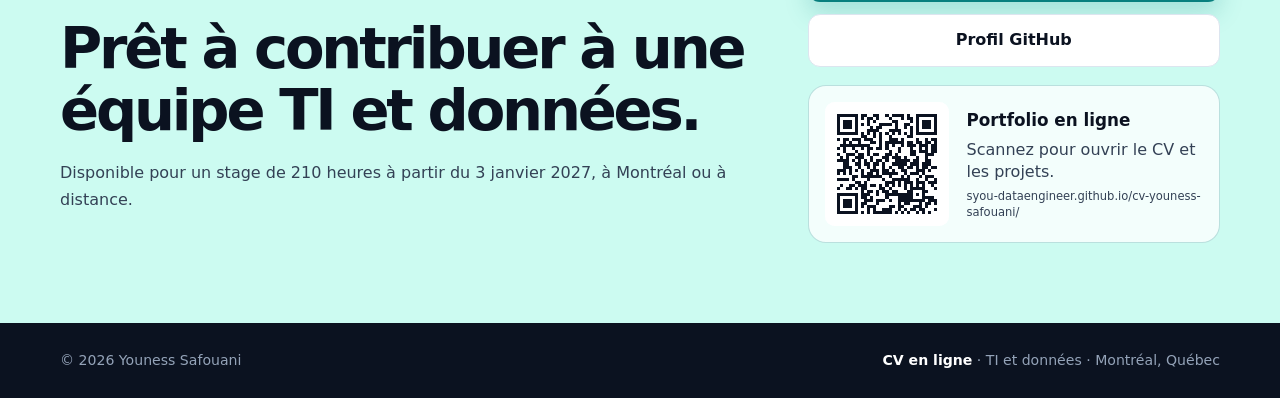
==== commit b4ac0047: "Séparer les certificats et les langues" ====
--- a/index.html
+++ b/index.html
@@ -18,7 +18,7 @@
   <link rel="alternate" hreflang="x-default" href="https://syou-dataengineer.github.io/cv-youness-safouani/">
   <link rel="icon" href="favicon.svg" type="image/svg+xml">
   <title>Youness Safouani | TI et données</title>
-  <link rel="stylesheet" href="styles.css?v=20260916-mobile-language">
+  <link rel="stylesheet" href="styles.css?v=20260930-certificates-languages">
   <script type="application/ld+json">
   {
     "@context": "https://schema.org",
@@ -314,12 +314,33 @@
           </article>
         </div>
 
+        <div class="certifications">
+          <h3>Certificats et formations complémentaires</h3>
+          <div class="certifications-grid">
+            <article class="certificate-card">
+              <span class="certificate-number">01</span>
+              <p class="certificate-provider">Cisco Networking Academy</p>
+              <h4>Computer Hardware Basics</h4>
+              <p class="certificate-date">Septembre 2026</p>
+            </article>
+            <article class="certificate-card">
+              <span class="certificate-number">02</span>
+              <p class="certificate-provider">Fortinet Training Institute</p>
+              <h4>Cybersecurity and Cloud Fundamentals 1.0</h4>
+              <p class="certificate-date">Septembre 2026</p>
+            </article>
+            <article class="certificate-card">
+              <span class="certificate-number">03</span>
+              <p class="certificate-provider">Fortinet Training Institute</p>
+              <h4>Introduction to Next Generation Firewall 1.0</h4>
+              <p class="certificate-date">Septembre 2026</p>
+            </article>
+          </div>
+        </div>
+
         <div class="languages">
-          <h3>Certificats et langues</h3>
+          <h3>Langues</h3>
           <div>
-            <span><strong>Cisco Networking Academy</strong> — Computer Hardware Basics, sept. 2026</span>
-            <span><strong>Fortinet Training Institute</strong> — Cybersecurity and Cloud Fundamentals 1.0, sept. 2026</span>
-            <span><strong>Fortinet Training Institute</strong> — Introduction to Next Generation Firewall 1.0, sept. 2026</span>
             <span><strong>Français</strong> — langue maternelle / courant</span>
             <span><strong>Anglais</strong> — compétence professionnelle</span>
           </div>
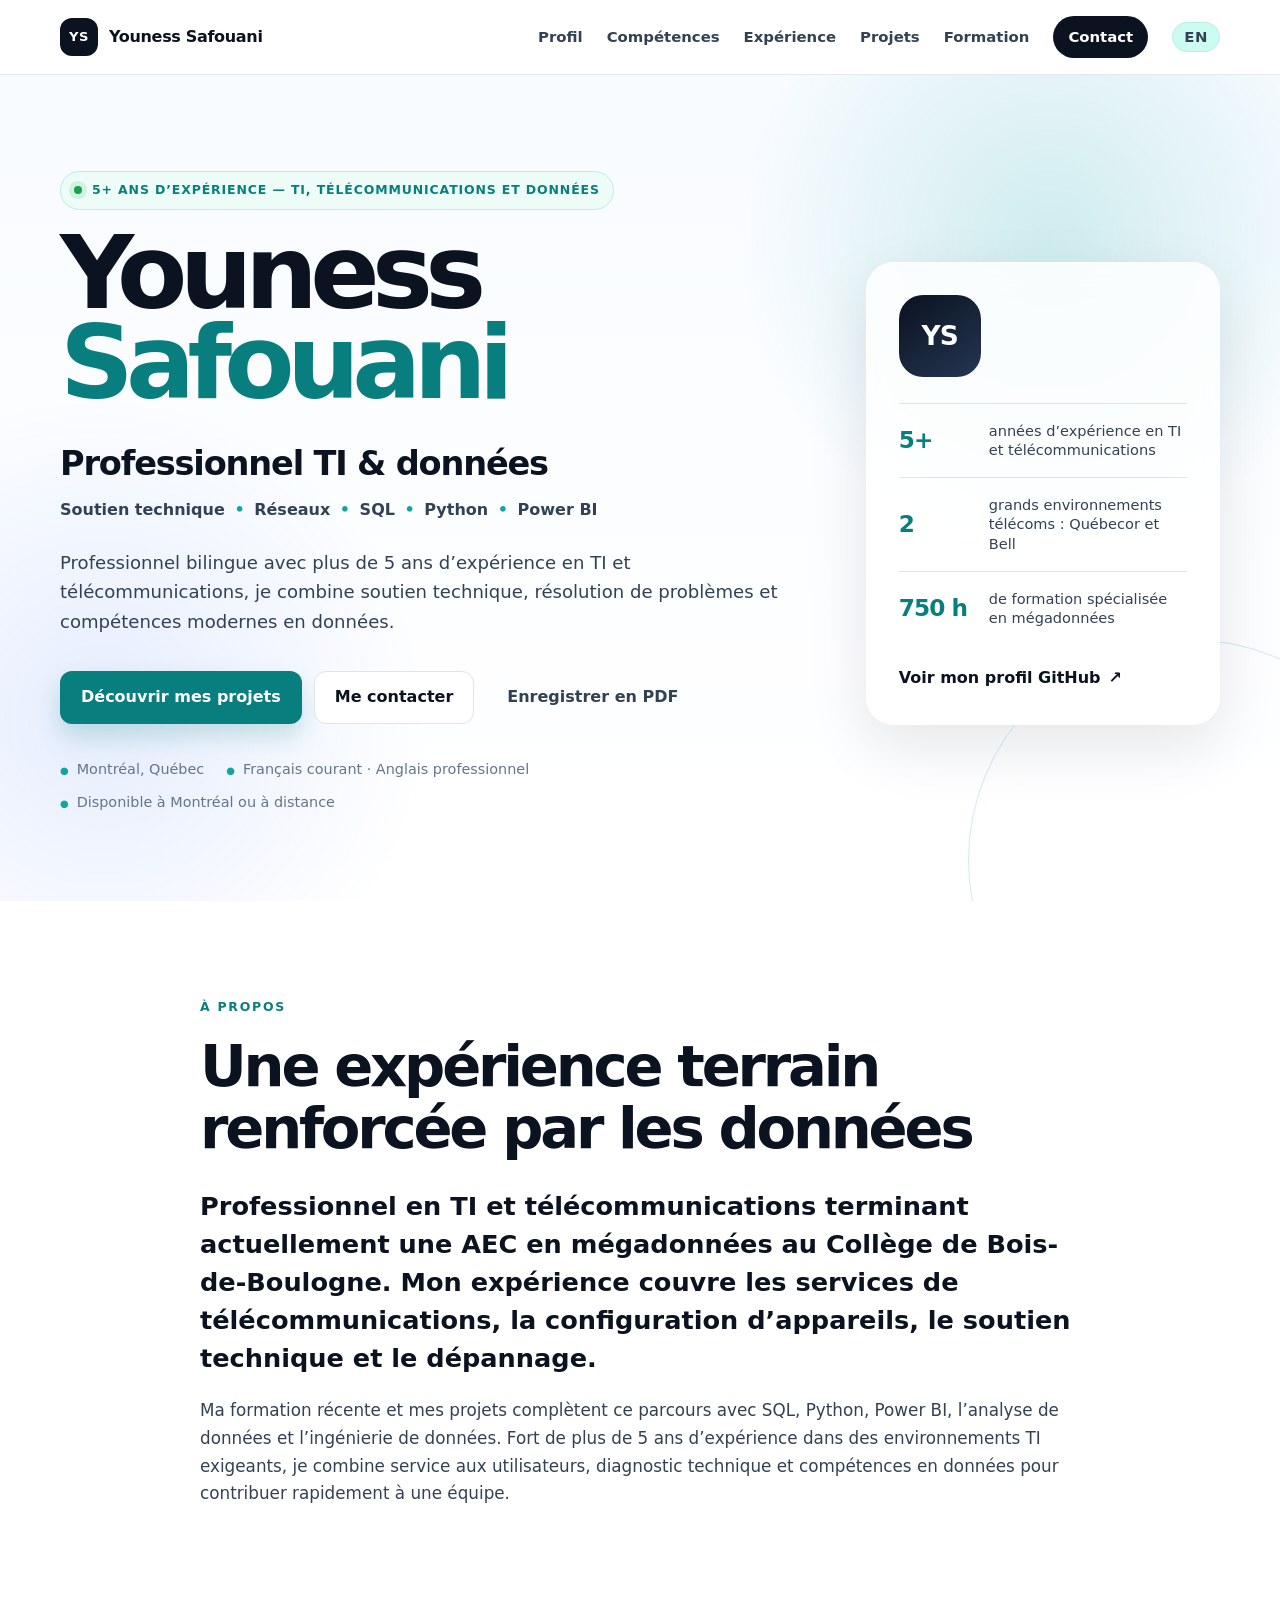
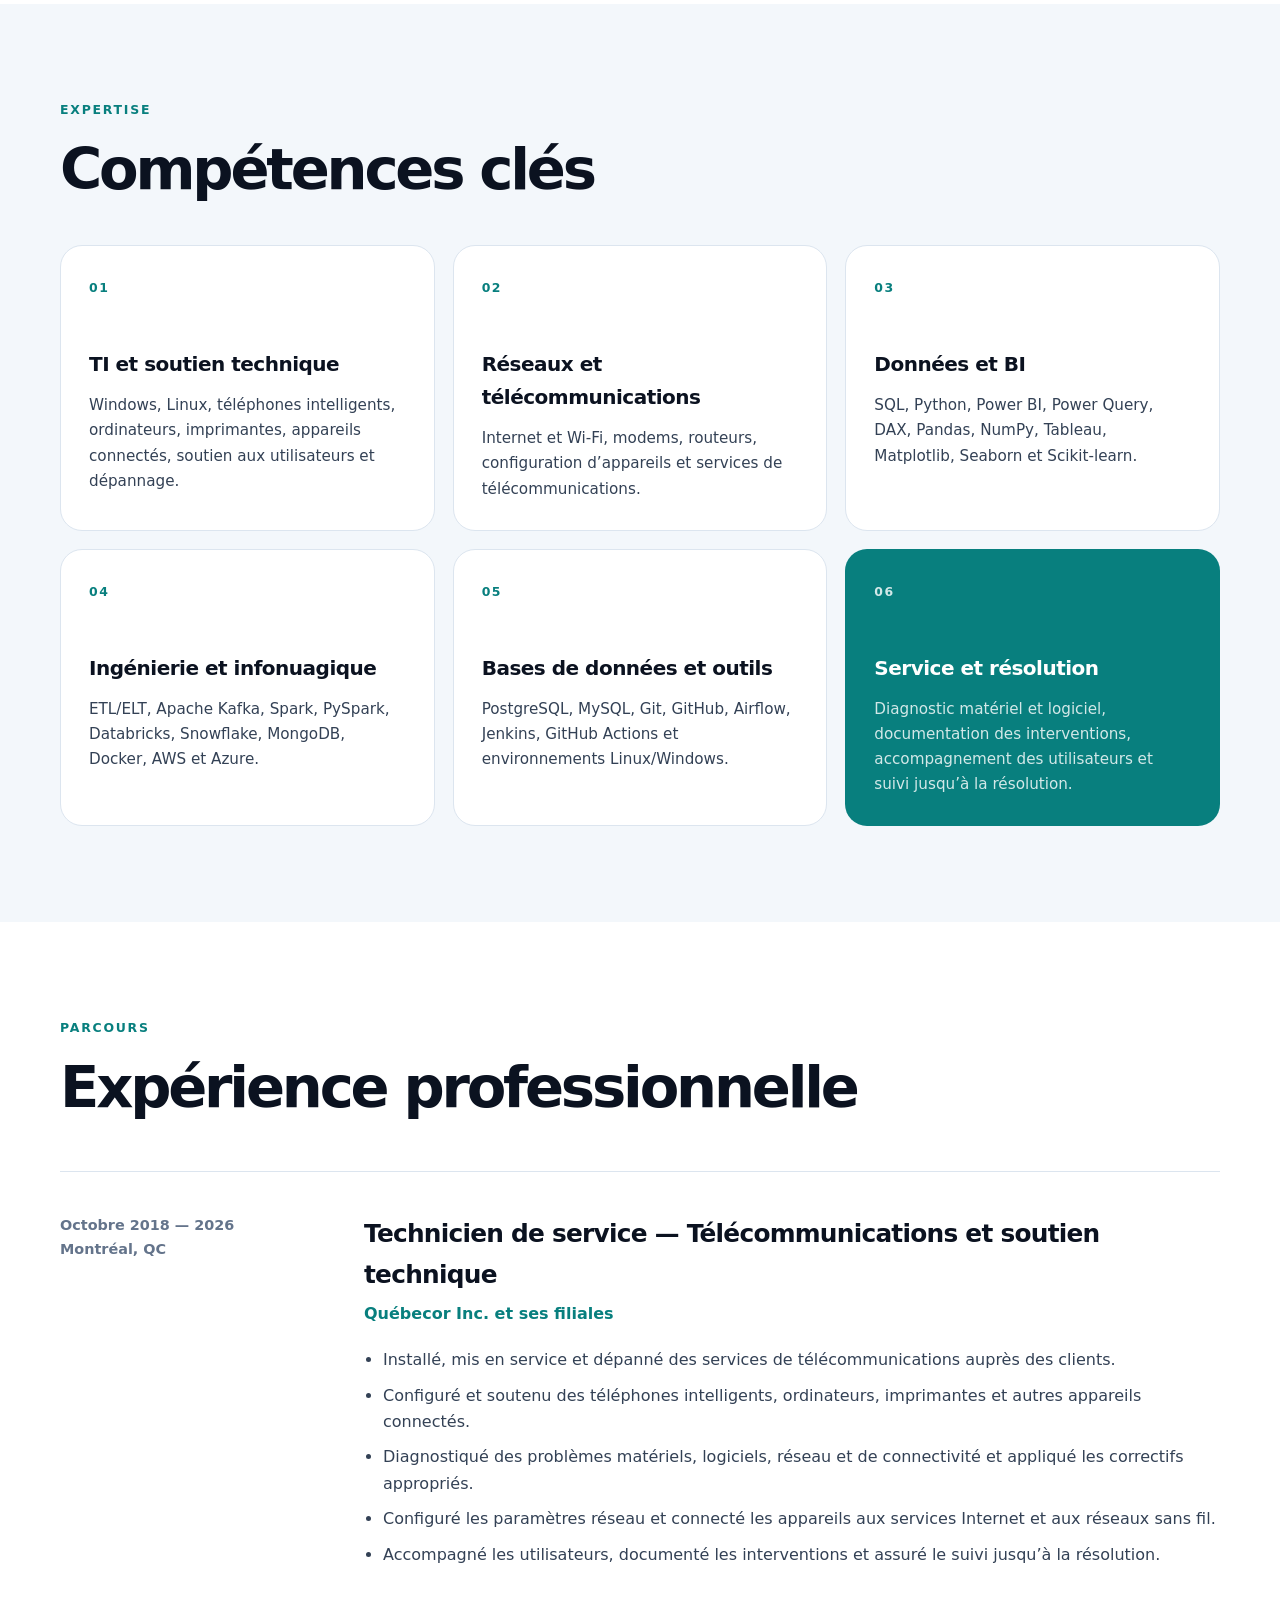
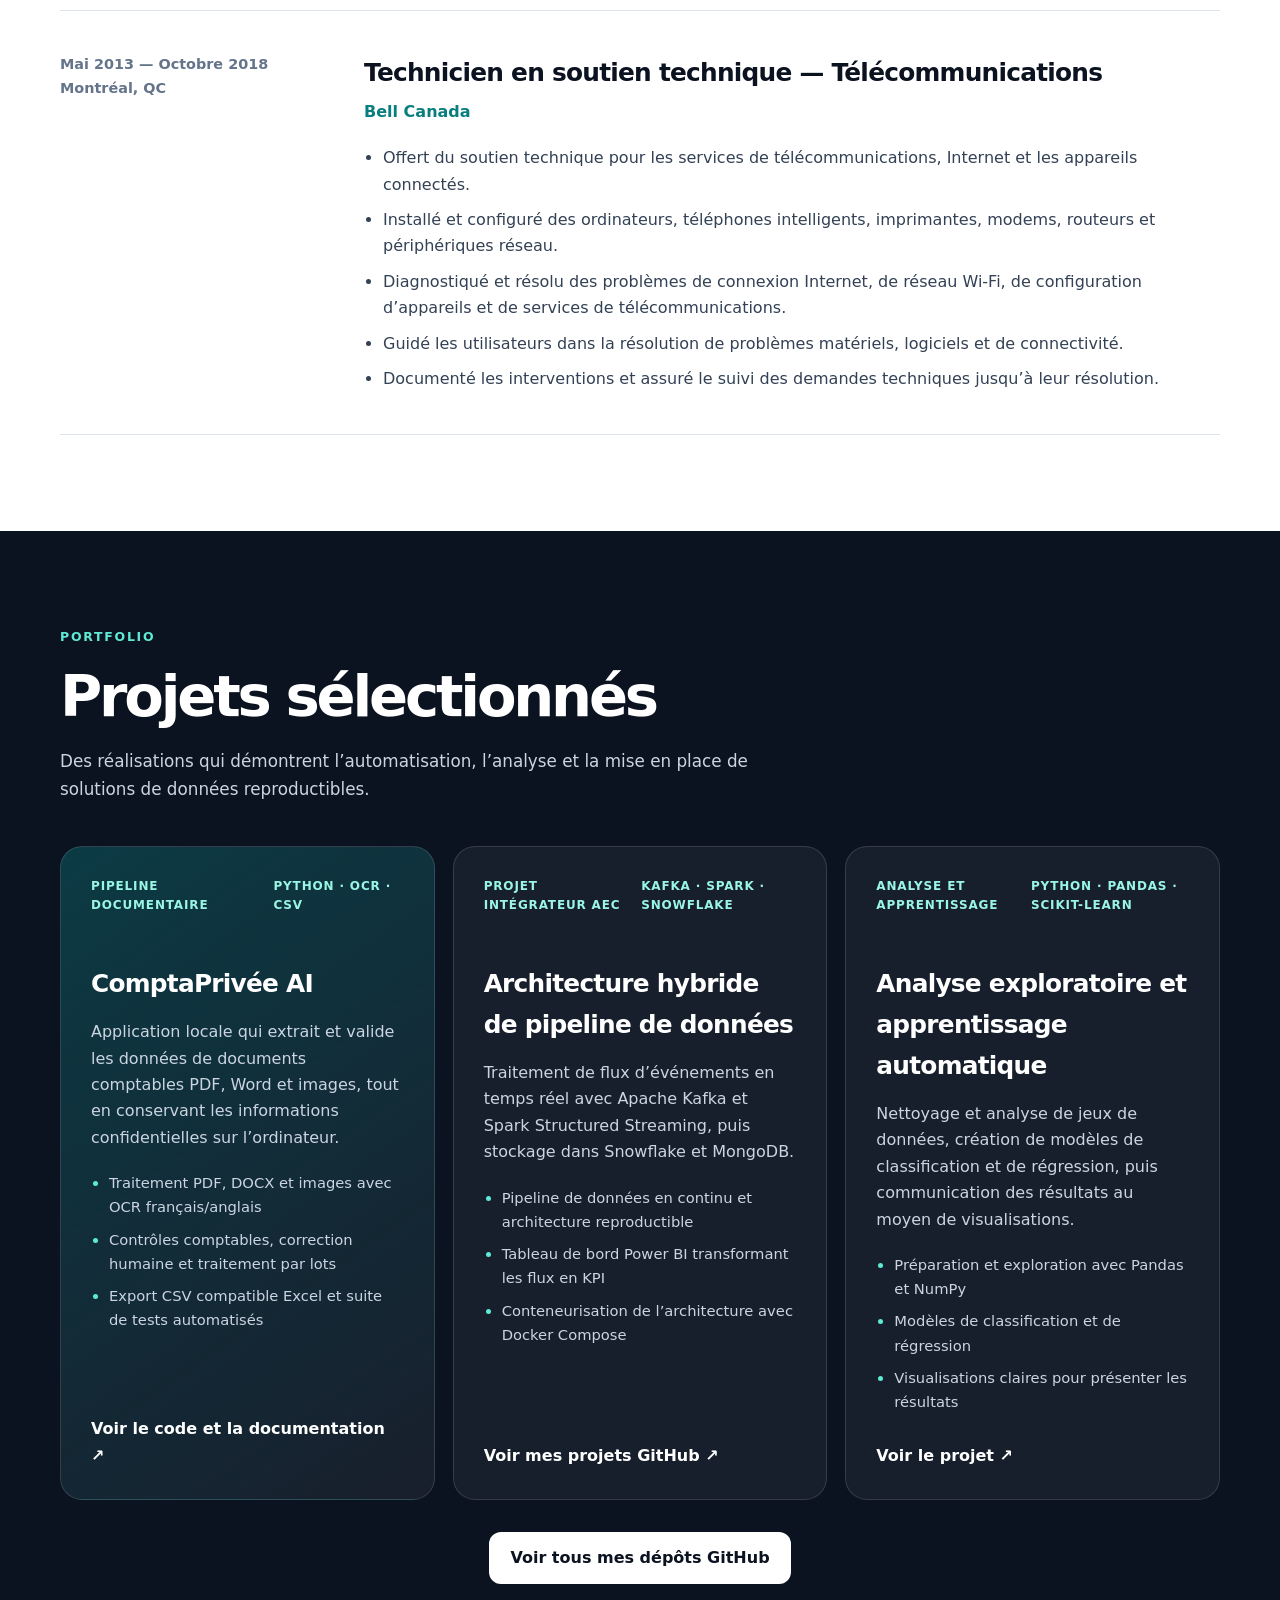
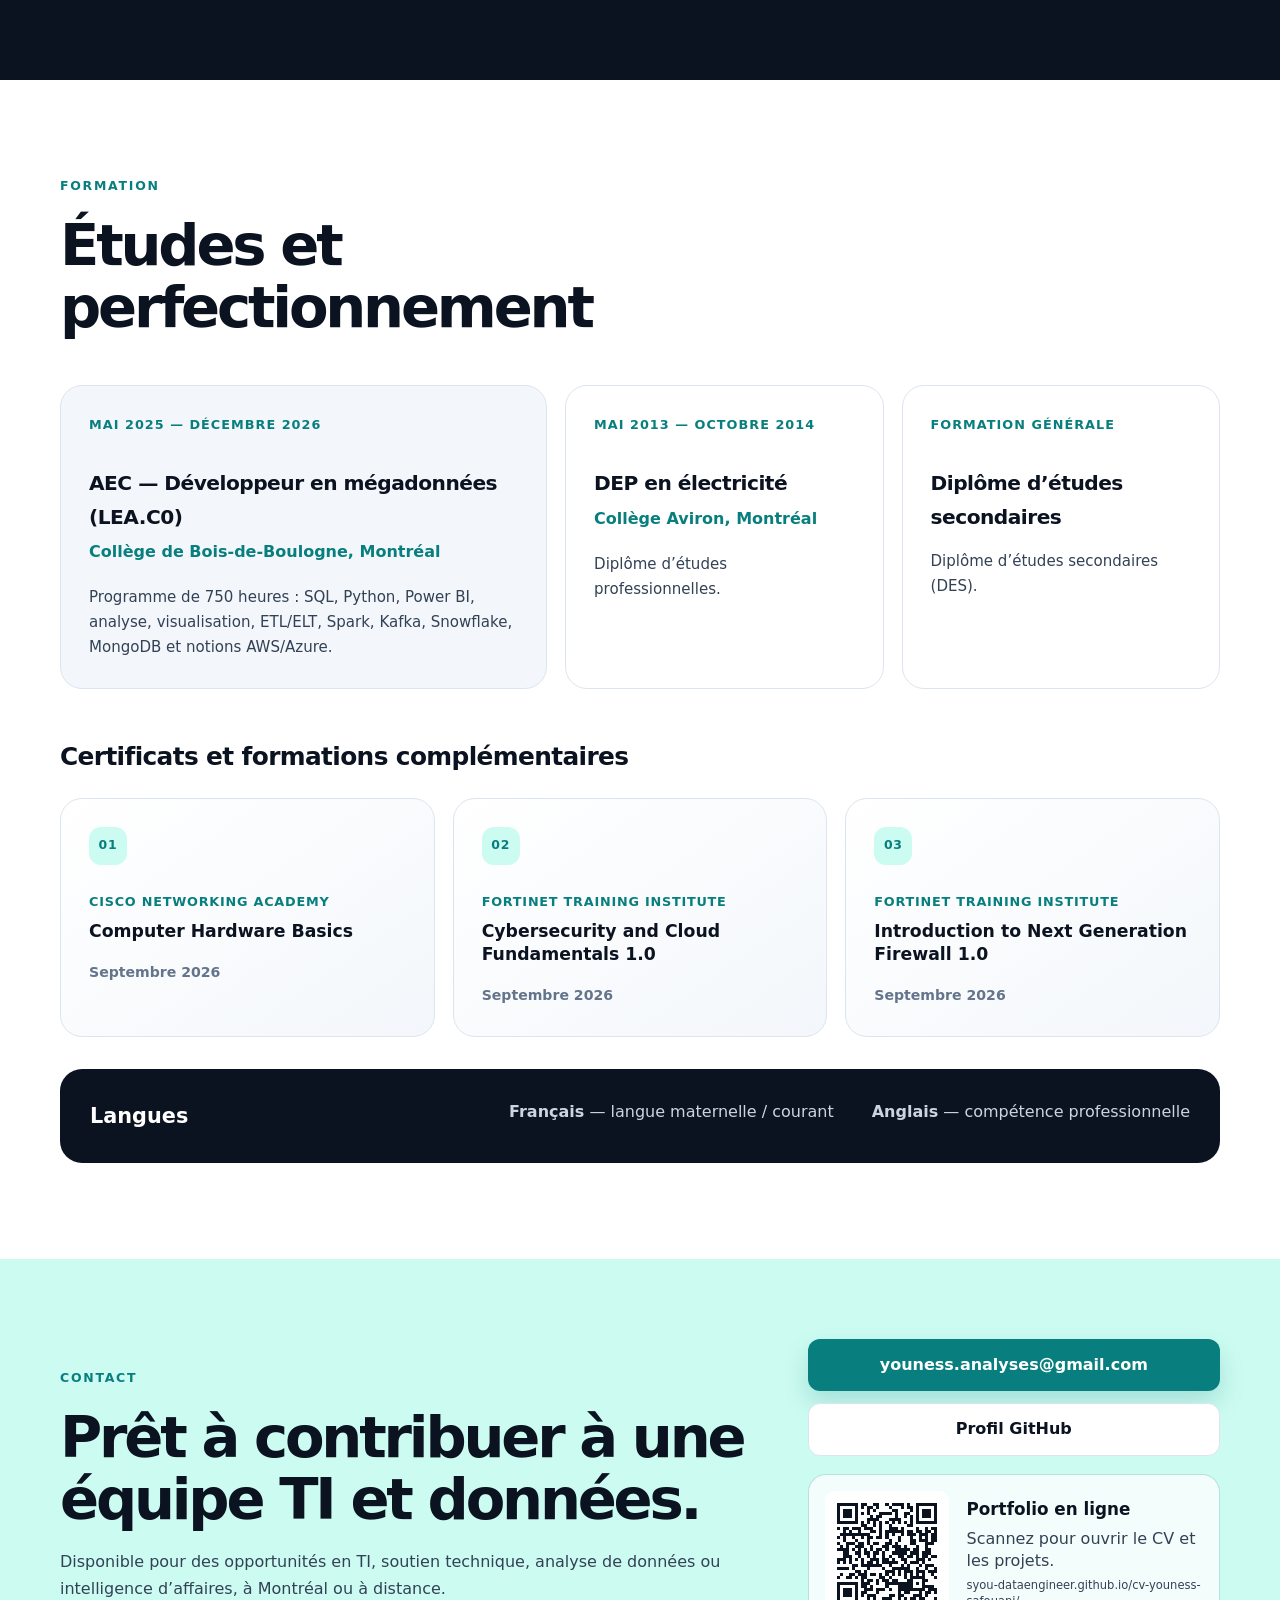
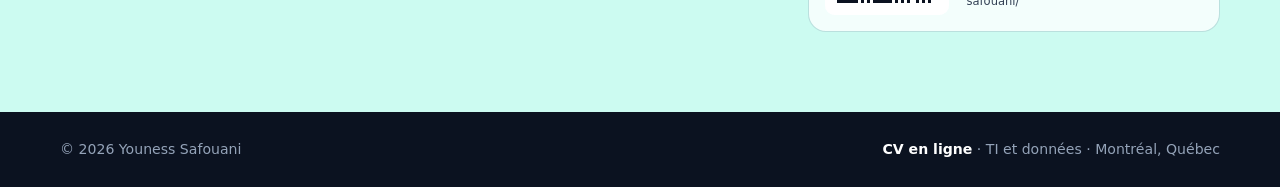
==== commit bf0129c3: "Recentrer le CV sur 5 ans d’expérience" ====
--- a/index.html
+++ b/index.html
@@ -3,11 +3,11 @@
 <head>
   <meta charset="utf-8">
   <meta name="viewport" content="width=device-width, initial-scale=1">
-  <meta name="description" content="CV professionnel de Youness Safouani, professionnel en TI, télécommunications et données, à la recherche d’un stage de 210 heures dès janvier 2027 à Montréal.">
+  <meta name="description" content="CV professionnel de Youness Safouani, professionnel bilingue en TI, télécommunications et données avec plus de 5 ans d’expérience à Montréal.">
   <meta name="author" content="Youness Safouani">
   <meta name="theme-color" content="#0b1220">
-  <meta property="og:title" content="Youness Safouani | TI et données">
-  <meta property="og:description" content="Soutien technique, télécommunications, SQL, Python, Power BI et ingénierie de données.">
+  <meta property="og:title" content="Youness Safouani | Professionnel TI et données">
+  <meta property="og:description" content="Plus de 5 ans d’expérience en TI et télécommunications, avec SQL, Python, Power BI et ingénierie de données.">
   <meta property="og:type" content="website">
   <meta property="og:url" content="https://syou-dataengineer.github.io/cv-youness-safouani/">
   <meta property="og:locale" content="fr_CA">
@@ -17,7 +17,7 @@
   <link rel="alternate" hreflang="en-CA" href="https://syou-dataengineer.github.io/cv-youness-safouani/en.html">
   <link rel="alternate" hreflang="x-default" href="https://syou-dataengineer.github.io/cv-youness-safouani/">
   <link rel="icon" href="favicon.svg" type="image/svg+xml">
-  <title>Youness Safouani | TI et données</title>
+  <title>Youness Safouani | Professionnel TI et données</title>
   <link rel="stylesheet" href="styles.css?v=20260930-certificates-languages">
   <script type="application/ld+json">
   {
@@ -68,13 +68,13 @@
         <section class="hero" id="accueil">
       <div class="container hero-grid">
         <div class="hero-copy">
-          <p class="eyebrow"><span class="status-dot"></span> Stage de 210 h — dès le 3 janvier 2027</p>
+          <p class="eyebrow"><span class="status-dot"></span> 5+ ans d’expérience — TI, télécommunications et données</p>
           <h1>Youness<br><span>Safouani</span></h1>
-          <p class="hero-role">TI &amp; données — candidat au stage</p>
+          <p class="hero-role">Professionnel TI &amp; données</p>
           <p class="hero-tools">Soutien technique <span>•</span> Réseaux <span>•</span> SQL <span>•</span> Python <span>•</span> Power BI</p>
           <p class="hero-summary">
-            Professionnel en TI et télécommunications, je combine une solide expérience pratique
-            en soutien technique avec une formation récente en analyse et ingénierie de données.
+            Professionnel bilingue avec plus de 5 ans d’expérience en TI et télécommunications,
+            je combine soutien technique, résolution de problèmes et compétences modernes en données.
           </p>
           <div class="hero-actions">
             <a class="button button-primary" href="#projets">Découvrir mes projets</a>
@@ -84,19 +84,19 @@
           <div class="quick-info" aria-label="Informations principales">
             <span>Montréal, Québec</span>
             <span>Français courant · Anglais professionnel</span>
-            <span>Disponible dès janvier 2027</span>
+            <span>Disponible à Montréal ou à distance</span>
           </div>
         </div>
 
         <aside class="hero-card" aria-label="Résumé professionnel">
           <div class="initials" aria-hidden="true">YS</div>
           <div class="metric">
-            <strong>13+</strong>
-            <span>années en TI et télécommunications</span>
+            <strong>5+</strong>
+            <span>années d’expérience en TI et télécommunications</span>
           </div>
           <div class="metric">
-            <strong>210 h</strong>
-            <span>de stage à compléter</span>
+            <strong>2</strong>
+            <span>grands environnements télécoms : Québecor et Bell</span>
           </div>
           <div class="metric">
             <strong>750 h</strong>
@@ -120,9 +120,9 @@
         </p>
         <p>
           Ma formation récente et mes projets complètent ce parcours avec SQL, Python, Power BI,
-          l’analyse de données et l’ingénierie de données. Je recherche un stage de 210 heures
-          à partir du 3 janvier 2027, avec un réel intérêt à contribuer à une équipe TI et à
-          poursuivre au sein de l’organisation si une possibilité se présente.
+          l’analyse de données et l’ingénierie de données. Fort de plus de 5 ans d’expérience
+          dans des environnements TI exigeants, je combine service aux utilisateurs, diagnostic
+          technique et compétences en données pour contribuer rapidement à une équipe.
         </p>
       </div>
     </section>
@@ -353,7 +353,7 @@
         <div>
           <p class="section-kicker">Contact</p>
           <h2>Prêt à contribuer à une équipe TI et données.</h2>
-          <p>Disponible pour un stage de 210 heures à partir du 3 janvier 2027, à Montréal ou à distance.</p>
+          <p>Disponible pour des opportunités en TI, soutien technique, analyse de données ou intelligence d’affaires, à Montréal ou à distance.</p>
         </div>
         <div class="contact-panel">
           <div class="contact-actions">
--- a/styles.css
+++ b/styles.css
@@ -684,6 +684,70 @@
   font-size: .94rem;
 }
 
+.certifications {
+  margin-top: 48px;
+}
+
+.certifications > h3 {
+  margin: 0;
+  color: var(--ink);
+  font-size: 1.55rem;
+  letter-spacing: -.025em;
+}
+
+.certifications-grid {
+  display: grid;
+  grid-template-columns: repeat(3, minmax(0, 1fr));
+  gap: 18px;
+  margin-top: 20px;
+}
+
+.certificate-card {
+  position: relative;
+  min-height: 210px;
+  padding: 28px;
+  overflow: hidden;
+  border: 1px solid var(--line);
+  border-radius: var(--radius);
+  background: linear-gradient(145deg, #ffffff 0%, var(--surface) 100%);
+}
+
+.certificate-number {
+  display: inline-grid;
+  width: 38px;
+  height: 38px;
+  place-items: center;
+  border-radius: 12px;
+  background: var(--accent-soft);
+  color: var(--accent-dark);
+  font-size: .78rem;
+  font-weight: 850;
+  letter-spacing: .06em;
+}
+
+.certificate-provider {
+  margin: 26px 0 8px;
+  color: var(--accent-dark);
+  font-size: .8rem;
+  font-weight: 850;
+  letter-spacing: .06em;
+  text-transform: uppercase;
+}
+
+.certificate-card h4 {
+  margin: 0;
+  color: var(--ink);
+  font-size: 1.08rem;
+  line-height: 1.35;
+}
+
+.certificate-date {
+  margin: 18px 0 0;
+  color: var(--muted);
+  font-size: .88rem;
+  font-weight: 700;
+}
+
 .languages {
   display: flex;
   align-items: flex-start;
@@ -880,6 +944,10 @@
     grid-template-columns: 1fr 1fr;
   }
 
+  .certifications-grid {
+    grid-template-columns: 1fr;
+  }
+
   .primary-education {
     grid-column: 1 / -1;
   }
@@ -942,6 +1010,11 @@
 
   .project-card {
     min-height: 320px;
+    padding: 24px;
+  }
+
+  .certificate-card {
+    min-height: 0;
     padding: 24px;
   }
 
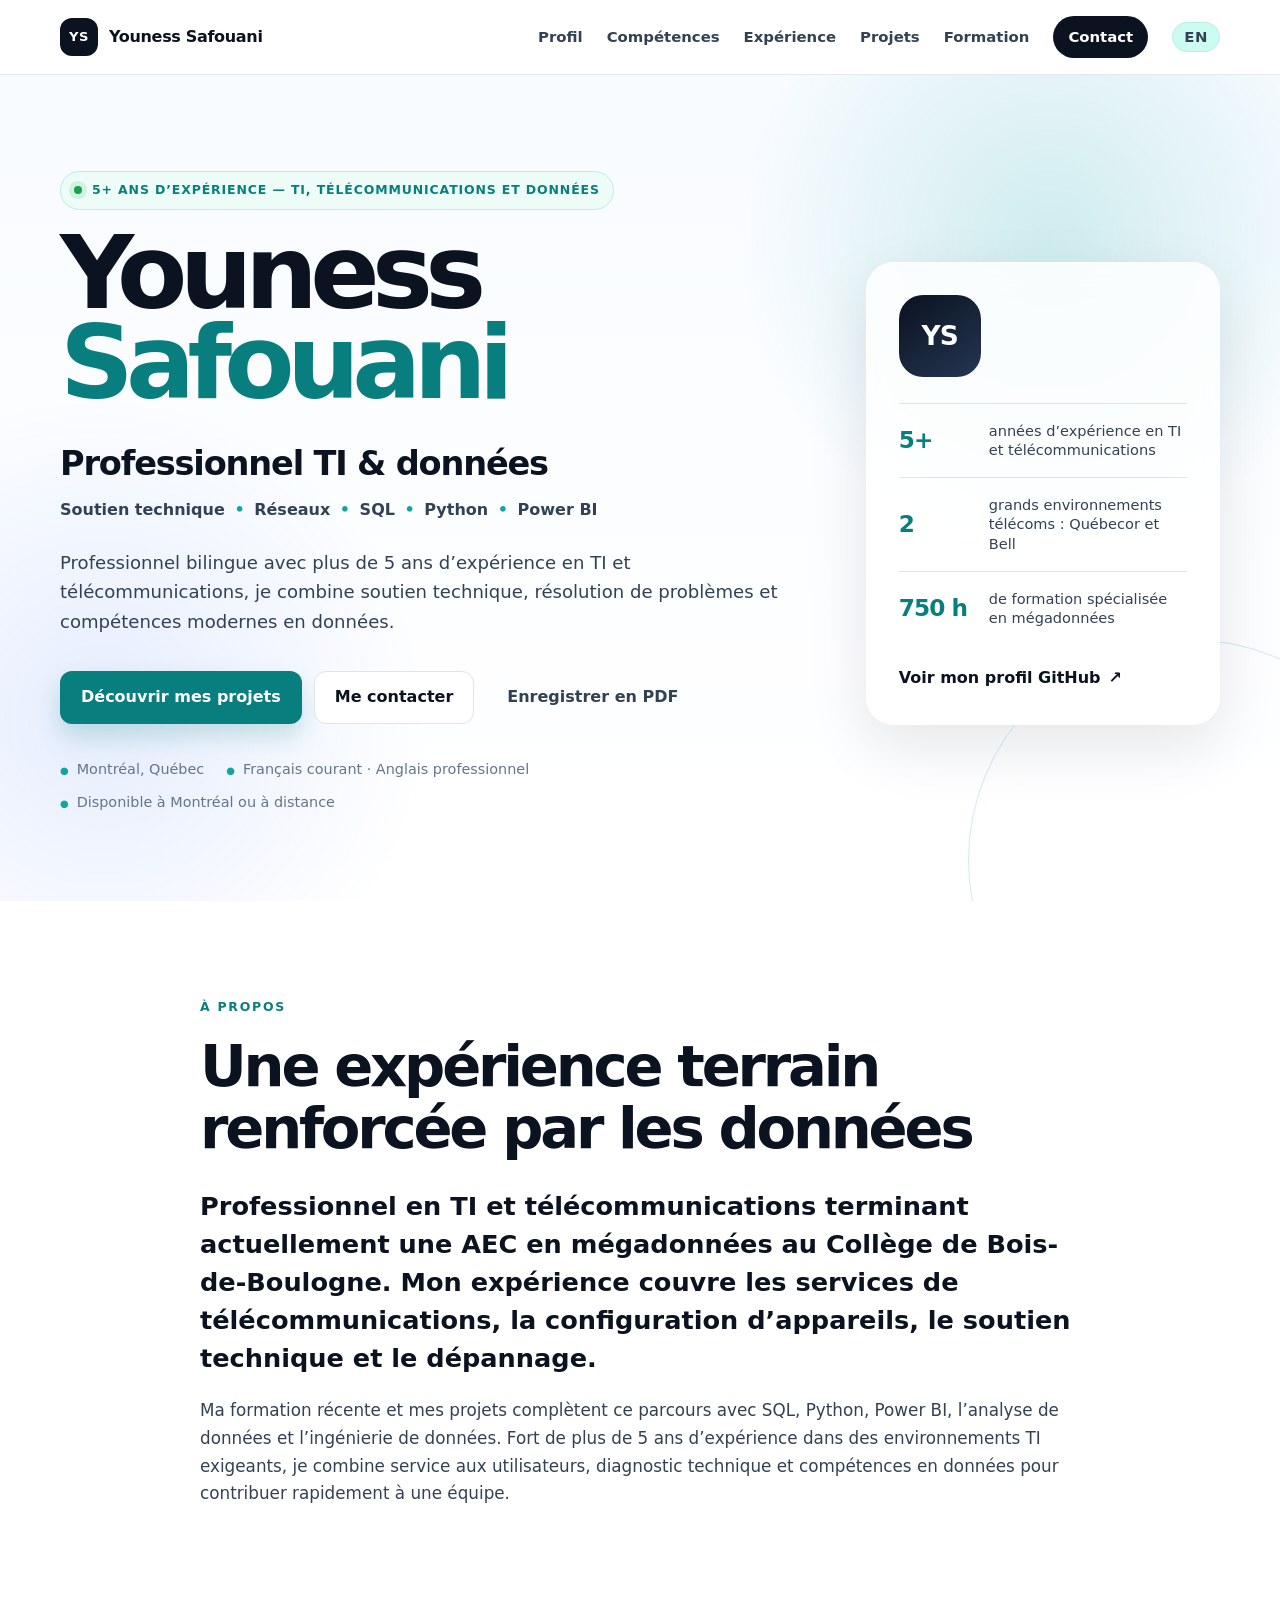
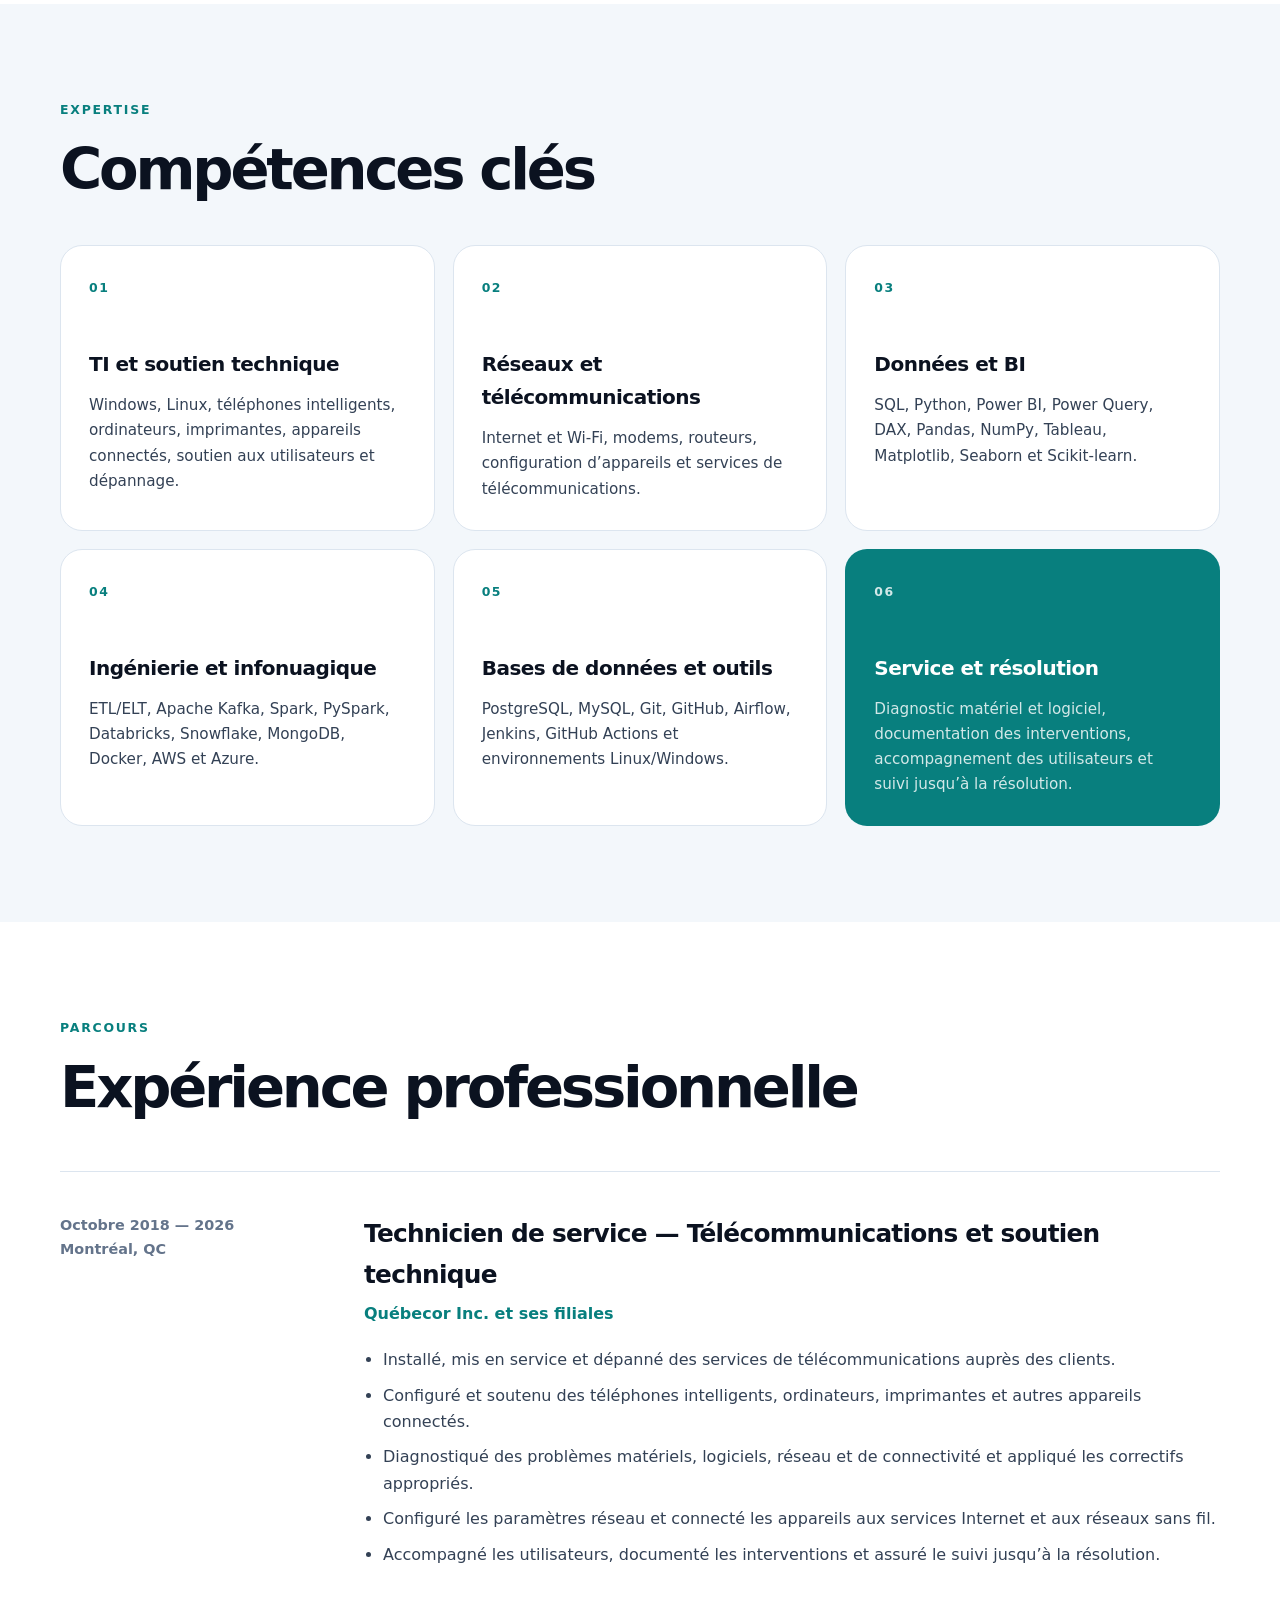
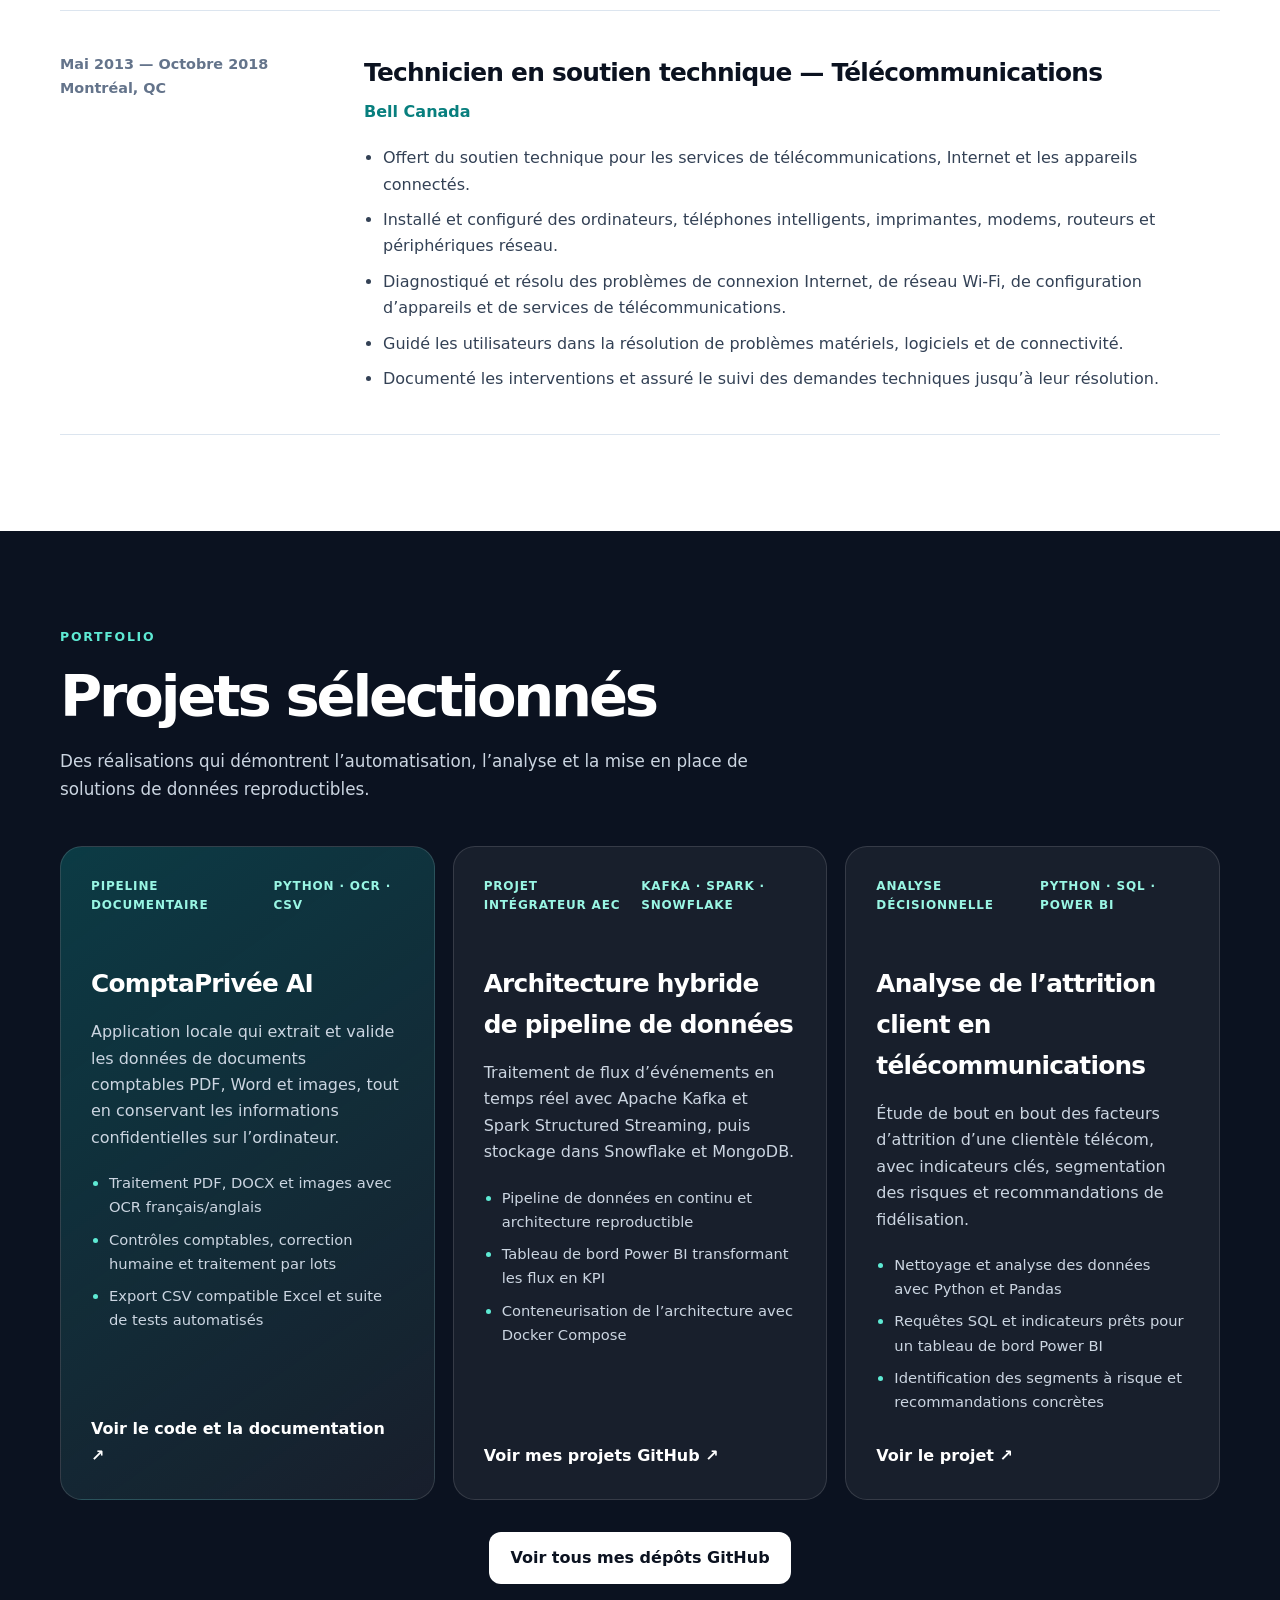
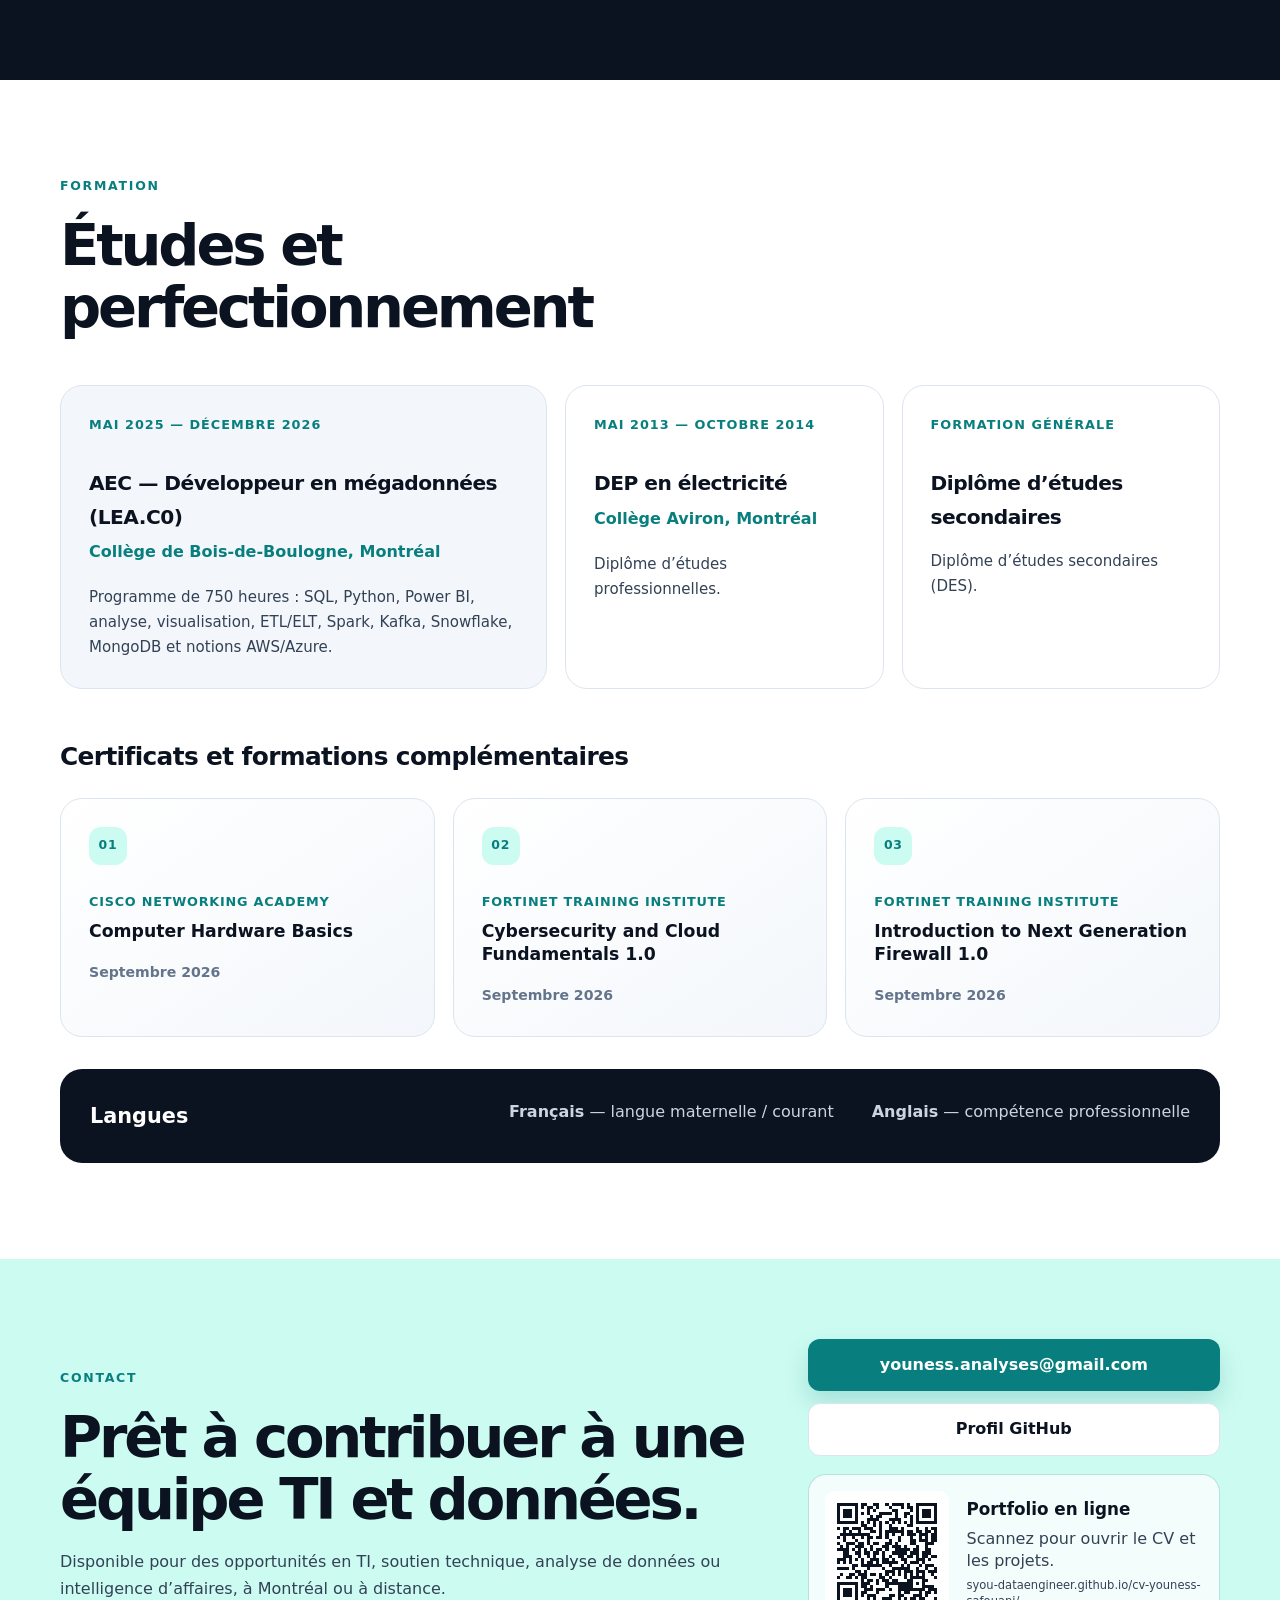
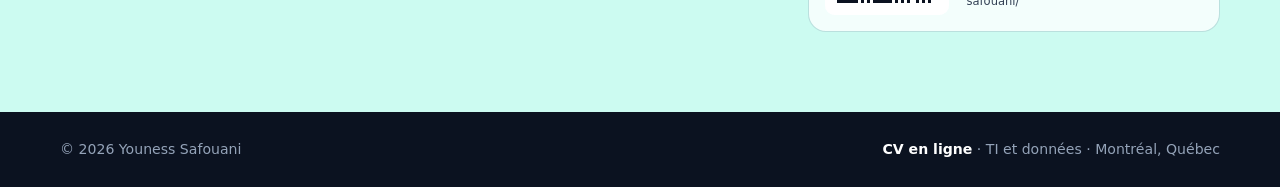
==== commit 9b598dbc: "Corriger le lien du projet d’analyse télécom" ====
--- a/index.html
+++ b/index.html
@@ -263,21 +263,21 @@
 
           <article class="project-card">
             <div class="project-topline">
-              <span>Analyse et apprentissage</span>
-              <span>Python · Pandas · Scikit-learn</span>
-            </div>
-            <h3>Analyse exploratoire et apprentissage automatique</h3>
+              <span>Analyse décisionnelle</span>
+              <span>Python · SQL · Power BI</span>
+            </div>
+            <h3>Analyse de l’attrition client en télécommunications</h3>
             <p>
-              Nettoyage et analyse de jeux de données, création de modèles de classification
-              et de régression, puis communication des résultats au moyen de visualisations.
+              Étude de bout en bout des facteurs d’attrition d’une clientèle télécom,
+              avec indicateurs clés, segmentation des risques et recommandations de fidélisation.
             </p>
             <ul class="project-highlights">
-              <li>Préparation et exploration avec Pandas et NumPy</li>
-              <li>Modèles de classification et de régression</li>
-              <li>Visualisations claires pour présenter les résultats</li>
+              <li>Nettoyage et analyse des données avec Python et Pandas</li>
+              <li>Requêtes SQL et indicateurs prêts pour un tableau de bord Power BI</li>
+              <li>Identification des segments à risque et recommandations concrètes</li>
             </ul>
-            <a href="https://github.com/SYou-dataengineer/python-data-exploration" target="_blank" rel="noopener"
-               aria-label="Voir le projet d’analyse exploratoire sur GitHub">
+            <a href="https://github.com/SYou-dataengineer/telecom-churn-analysis" target="_blank" rel="noopener"
+               aria-label="Voir le projet d’analyse de l’attrition client sur GitHub">
               Voir le projet <span aria-hidden="true">↗</span>
             </a>
           </article>
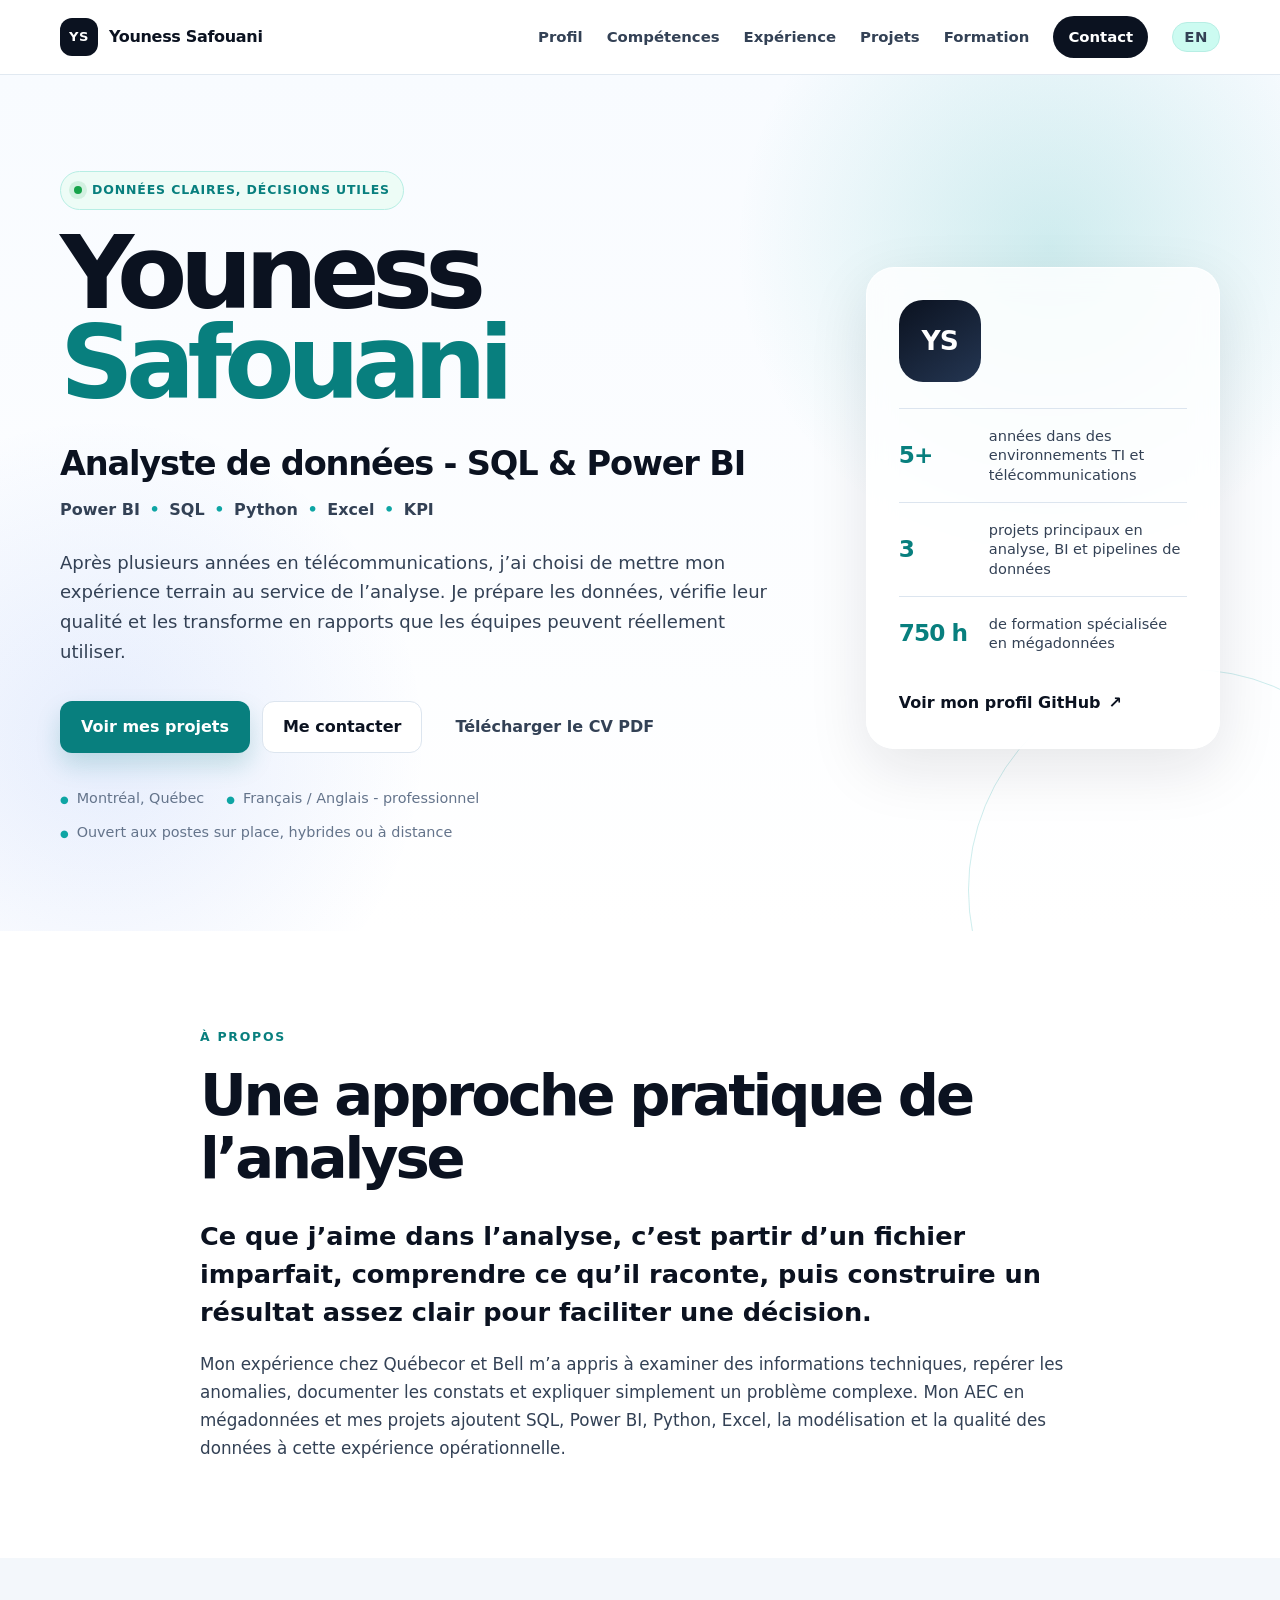
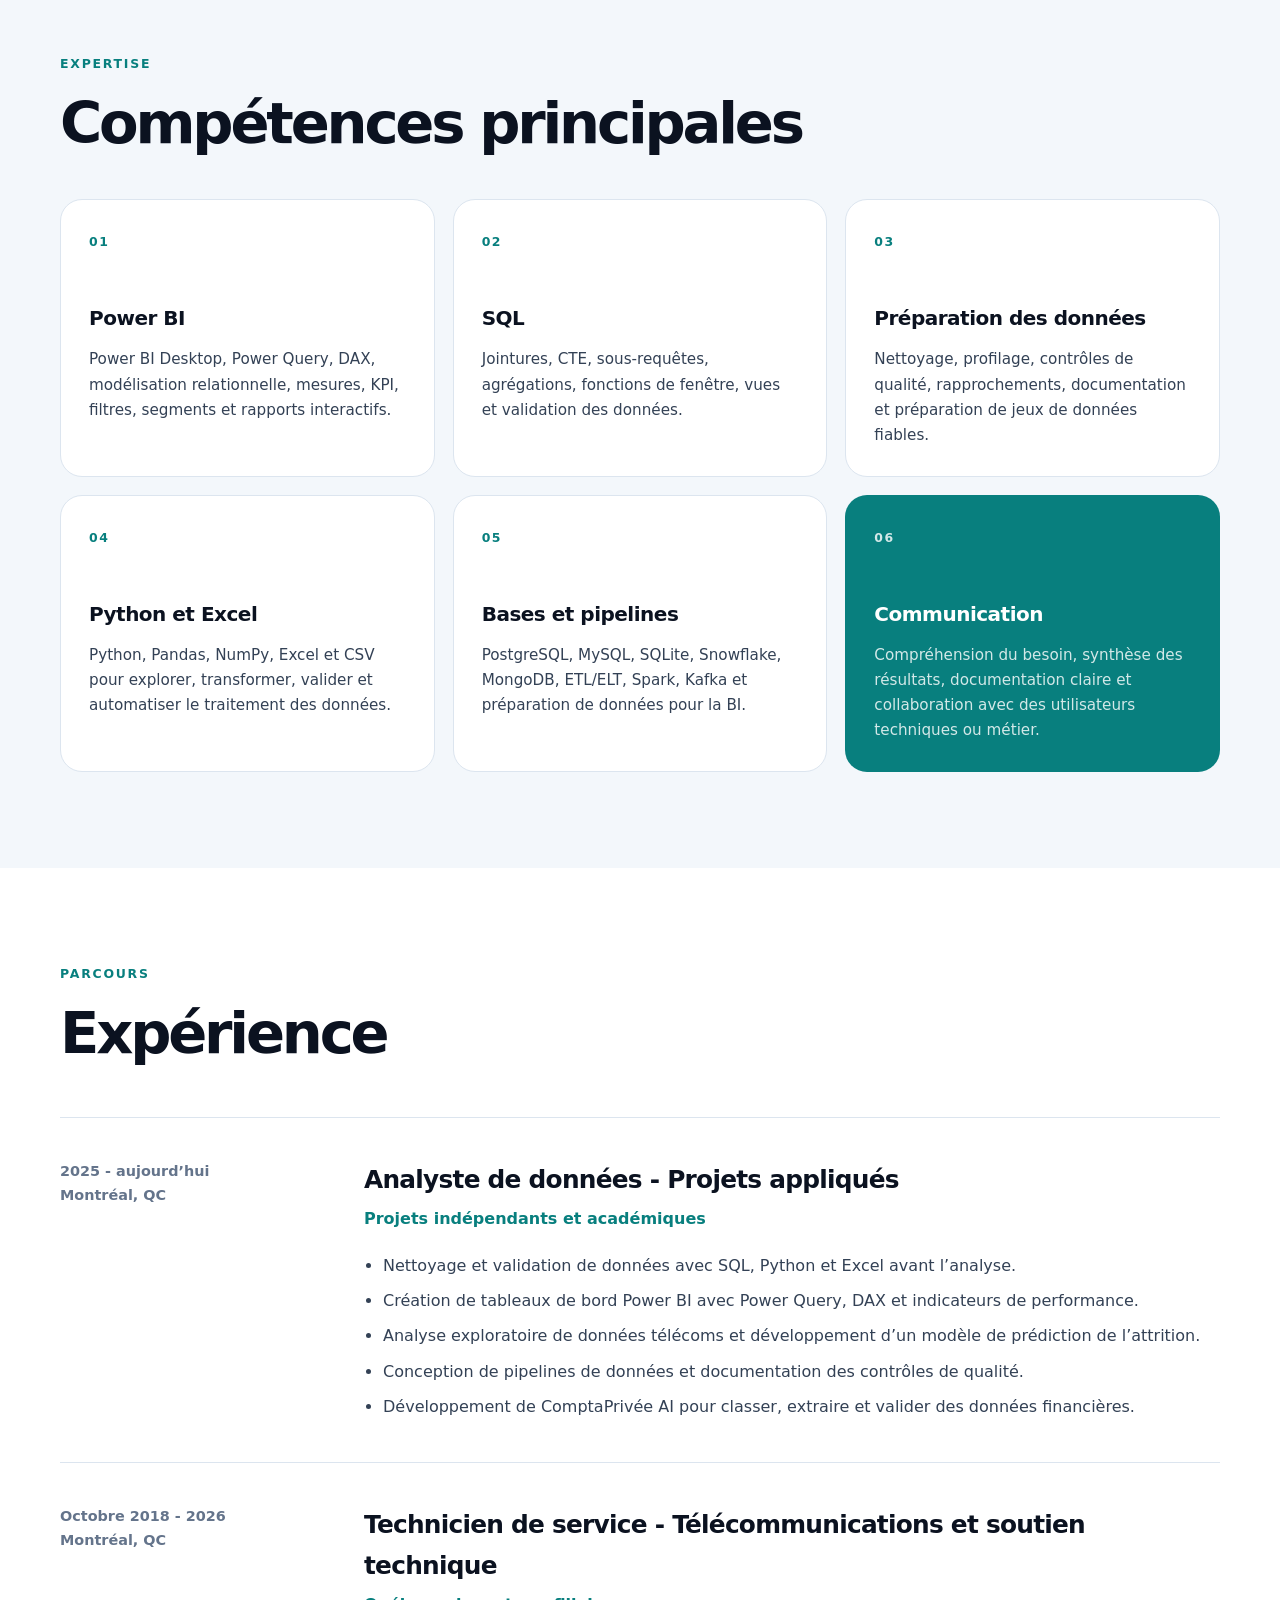
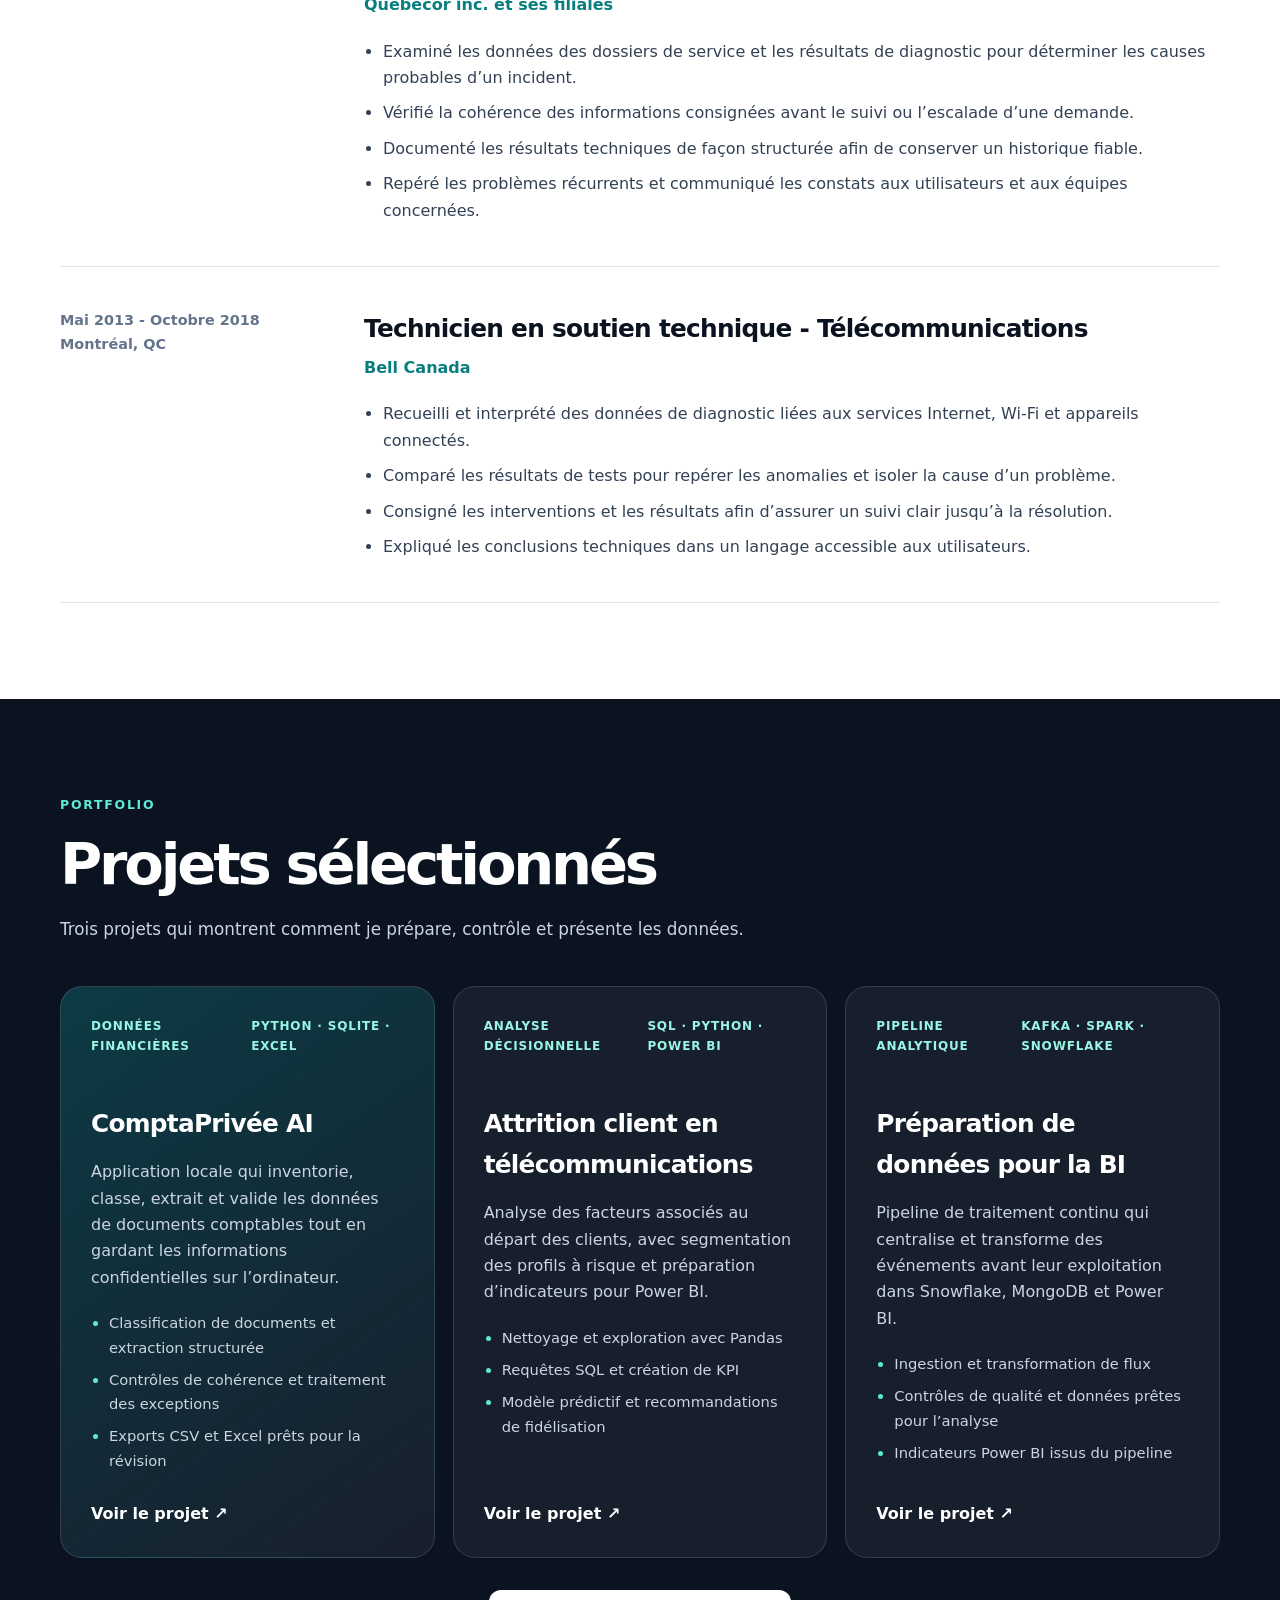
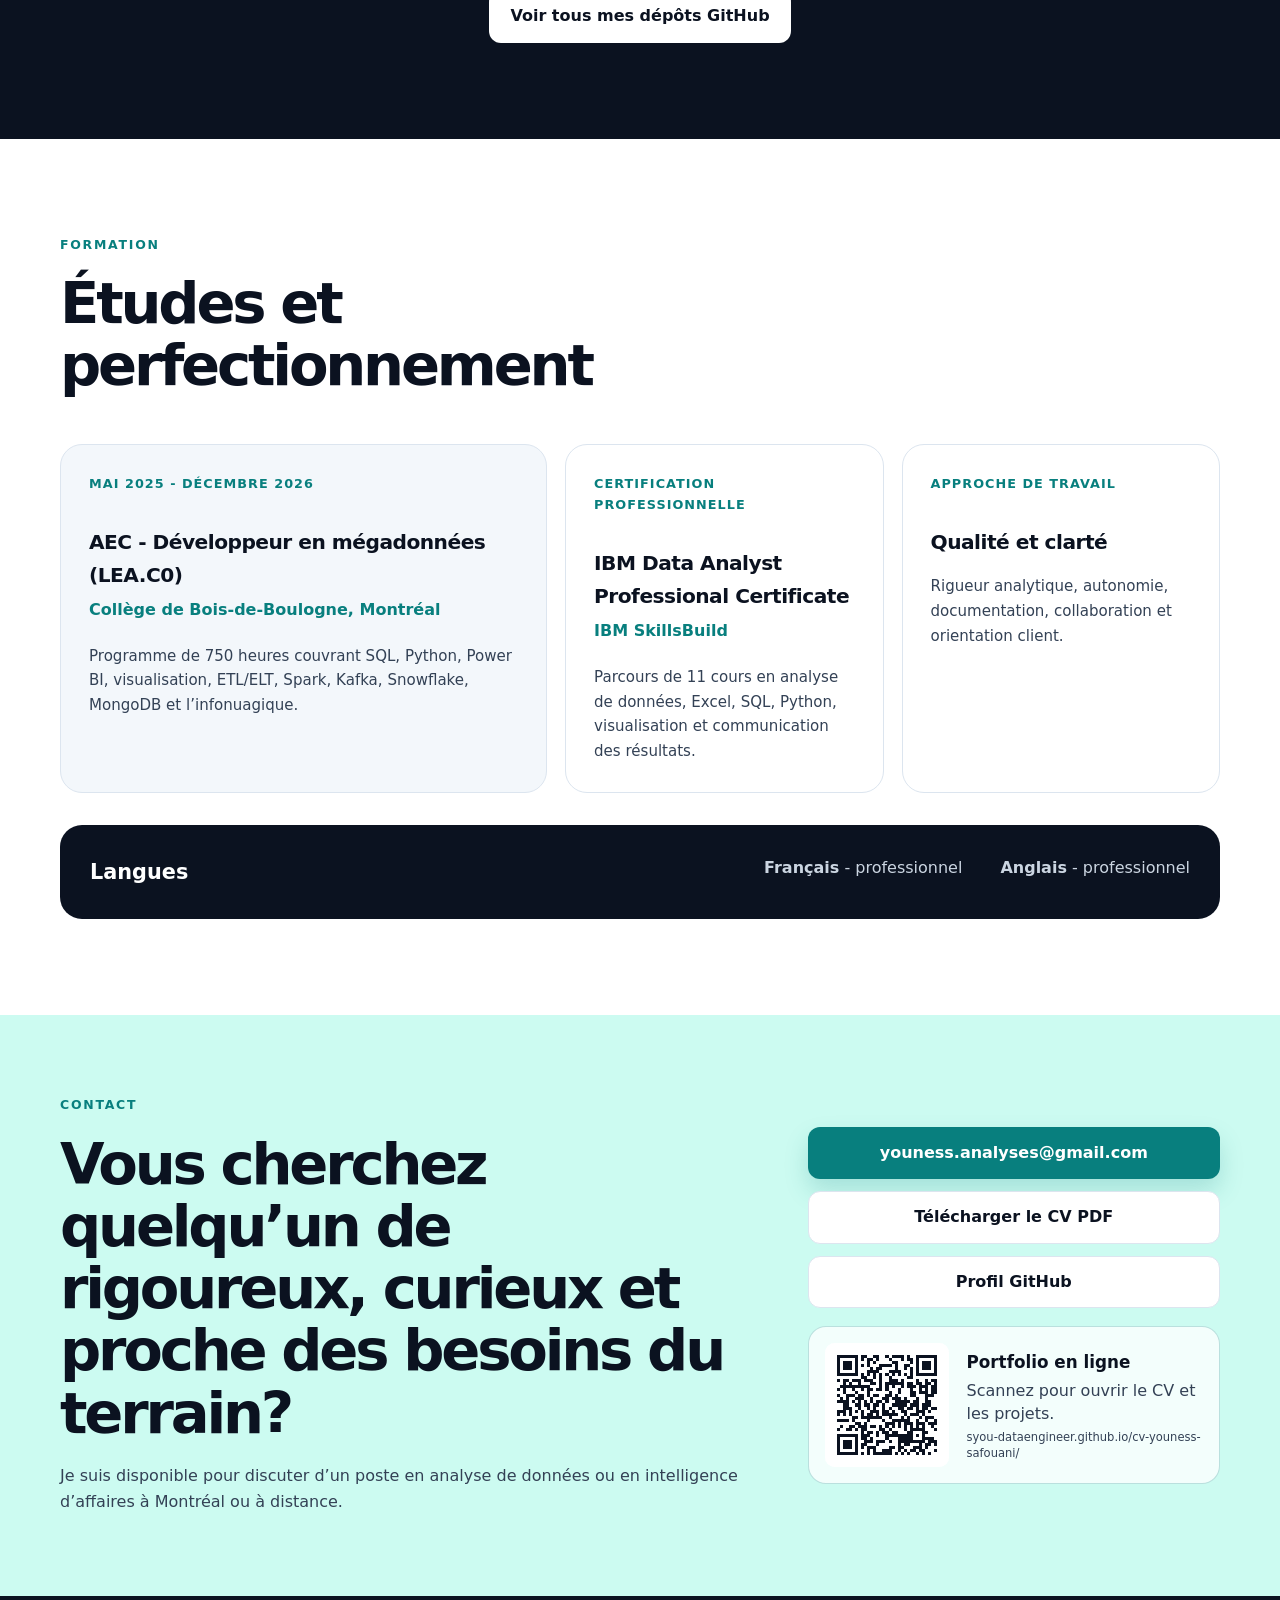
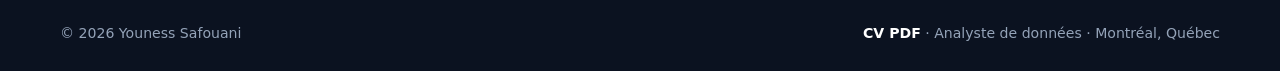
==== commit 64e0ee12: "Mettre à jour le portfolio bilingue et les CV PDF" ====
--- a/index.html
+++ b/index.html
@@ -1,13 +1,13 @@
 <!doctype html>
-<html lang="fr">
+<html lang="fr-CA">
 <head>
   <meta charset="utf-8">
   <meta name="viewport" content="width=device-width, initial-scale=1">
-  <meta name="description" content="CV professionnel de Youness Safouani, professionnel bilingue en TI, télécommunications et données avec plus de 5 ans d’expérience à Montréal.">
+  <meta name="description" content="Portfolio de Youness Safouani, analyste de données à Montréal spécialisé en SQL, Power BI, Python et qualité des données.">
   <meta name="author" content="Youness Safouani">
   <meta name="theme-color" content="#0b1220">
-  <meta property="og:title" content="Youness Safouani | Professionnel TI et données">
-  <meta property="og:description" content="Plus de 5 ans d’expérience en TI et télécommunications, avec SQL, Python, Power BI et ingénierie de données.">
+  <meta property="og:title" content="Youness Safouani | Analyste de données">
+  <meta property="og:description" content="SQL, Power BI, Python, Excel, KPI et projets d’analyse appliquée.">
   <meta property="og:type" content="website">
   <meta property="og:url" content="https://syou-dataengineer.github.io/cv-youness-safouani/">
   <meta property="og:locale" content="fr_CA">
@@ -17,14 +17,14 @@
   <link rel="alternate" hreflang="en-CA" href="https://syou-dataengineer.github.io/cv-youness-safouani/en.html">
   <link rel="alternate" hreflang="x-default" href="https://syou-dataengineer.github.io/cv-youness-safouani/">
   <link rel="icon" href="favicon.svg" type="image/svg+xml">
-  <title>Youness Safouani | Professionnel TI et données</title>
-  <link rel="stylesheet" href="styles.css?v=20260930-certificates-languages">
+  <title>Youness Safouani | Analyste de données</title>
+  <link rel="stylesheet" href="styles.css?v=20261112-data-analyst">
   <script type="application/ld+json">
   {
     "@context": "https://schema.org",
     "@type": "Person",
     "name": "Youness Safouani",
-    "jobTitle": "Professionnel en TI et données",
+    "jobTitle": "Analyste de données",
     "email": "mailto:youness.analyses@gmail.com",
     "address": {
       "@type": "PostalAddress",
@@ -32,7 +32,10 @@
       "addressRegion": "QC",
       "addressCountry": "CA"
     },
-    "sameAs": ["https://github.com/SYou-dataengineer"]
+    "sameAs": [
+      "https://github.com/SYou-dataengineer",
+      "https://www.linkedin.com/in/yousef-sifawi-9a0787427"
+    ]
   }
   </script>
 </head>
@@ -65,26 +68,27 @@
   </header>
 
   <main id="contenu">
-        <section class="hero" id="accueil">
+    <section class="hero" id="accueil">
       <div class="container hero-grid">
         <div class="hero-copy">
-          <p class="eyebrow"><span class="status-dot"></span> 5+ ans d’expérience — TI, télécommunications et données</p>
+          <p class="eyebrow"><span class="status-dot"></span> Données claires, décisions utiles</p>
           <h1>Youness<br><span>Safouani</span></h1>
-          <p class="hero-role">Professionnel TI &amp; données</p>
-          <p class="hero-tools">Soutien technique <span>•</span> Réseaux <span>•</span> SQL <span>•</span> Python <span>•</span> Power BI</p>
+          <p class="hero-role">Analyste de données - SQL &amp; Power BI</p>
+          <p class="hero-tools">Power BI <span>•</span> SQL <span>•</span> Python <span>•</span> Excel <span>•</span> KPI</p>
           <p class="hero-summary">
-            Professionnel bilingue avec plus de 5 ans d’expérience en TI et télécommunications,
-            je combine soutien technique, résolution de problèmes et compétences modernes en données.
+            Après plusieurs années en télécommunications, j’ai choisi de mettre mon expérience terrain
+            au service de l’analyse. Je prépare les données, vérifie leur qualité et les transforme en
+            rapports que les équipes peuvent réellement utiliser.
           </p>
           <div class="hero-actions">
-            <a class="button button-primary" href="#projets">Découvrir mes projets</a>
+            <a class="button button-primary" href="#projets">Voir mes projets</a>
             <a class="button button-secondary" href="mailto:youness.analyses@gmail.com">Me contacter</a>
-            <button class="button button-ghost print-button" type="button">Enregistrer en PDF</button>
+            <a class="button button-ghost" href="cv-youness-safouani-fr.pdf" download>Télécharger le CV PDF</a>
           </div>
           <div class="quick-info" aria-label="Informations principales">
             <span>Montréal, Québec</span>
-            <span>Français courant · Anglais professionnel</span>
-            <span>Disponible à Montréal ou à distance</span>
+            <span>Français / Anglais - professionnel</span>
+            <span>Ouvert aux postes sur place, hybrides ou à distance</span>
           </div>
         </div>
 
@@ -92,11 +96,11 @@
           <div class="initials" aria-hidden="true">YS</div>
           <div class="metric">
             <strong>5+</strong>
-            <span>années d’expérience en TI et télécommunications</span>
+            <span>années dans des environnements TI et télécommunications</span>
           </div>
           <div class="metric">
-            <strong>2</strong>
-            <span>grands environnements télécoms : Québecor et Bell</span>
+            <strong>3</strong>
+            <span>projets principaux en analyse, BI et pipelines de données</span>
           </div>
           <div class="metric">
             <strong>750 h</strong>
@@ -109,100 +113,115 @@
       </div>
     </section>
 
-        <section class="section" id="profil">
+    <section class="section" id="profil">
       <div class="container narrow">
         <p class="section-kicker">À propos</p>
-        <h2>Une expérience terrain renforcée par les données</h2>
+        <h2>Une approche pratique de l’analyse</h2>
         <p class="lead">
-          Professionnel en TI et télécommunications terminant actuellement une AEC en mégadonnées
-          au Collège de Bois-de-Boulogne. Mon expérience couvre les services de télécommunications,
-          la configuration d’appareils, le soutien technique et le dépannage.
+          Ce que j’aime dans l’analyse, c’est partir d’un fichier imparfait, comprendre ce qu’il raconte,
+          puis construire un résultat assez clair pour faciliter une décision.
         </p>
         <p>
-          Ma formation récente et mes projets complètent ce parcours avec SQL, Python, Power BI,
-          l’analyse de données et l’ingénierie de données. Fort de plus de 5 ans d’expérience
-          dans des environnements TI exigeants, je combine service aux utilisateurs, diagnostic
-          technique et compétences en données pour contribuer rapidement à une équipe.
+          Mon expérience chez Québecor et Bell m’a appris à examiner des informations techniques,
+          repérer les anomalies, documenter les constats et expliquer simplement un problème complexe.
+          Mon AEC en mégadonnées et mes projets ajoutent SQL, Power BI, Python, Excel, la modélisation
+          et la qualité des données à cette expérience opérationnelle.
         </p>
       </div>
     </section>
 
-        <section class="section section-tinted" id="competences">
+    <section class="section section-tinted" id="competences">
       <div class="container">
         <p class="section-kicker">Expertise</p>
-        <h2>Compétences clés</h2>
+        <h2>Compétences principales</h2>
         <div class="skills-grid">
           <article class="skill-card">
             <span class="card-number">01</span>
-            <h3>TI et soutien technique</h3>
-            <p>Windows, Linux, téléphones intelligents, ordinateurs, imprimantes, appareils connectés, soutien aux utilisateurs et dépannage.</p>
+            <h3>Power BI</h3>
+            <p>Power BI Desktop, Power Query, DAX, modélisation relationnelle, mesures, KPI, filtres, segments et rapports interactifs.</p>
           </article>
           <article class="skill-card">
             <span class="card-number">02</span>
-            <h3>Réseaux et télécommunications</h3>
-            <p>Internet et Wi-Fi, modems, routeurs, configuration d’appareils et services de télécommunications.</p>
+            <h3>SQL</h3>
+            <p>Jointures, CTE, sous-requêtes, agrégations, fonctions de fenêtre, vues et validation des données.</p>
           </article>
           <article class="skill-card">
             <span class="card-number">03</span>
-            <h3>Données et BI</h3>
-            <p>SQL, Python, Power BI, Power Query, DAX, Pandas, NumPy, Tableau, Matplotlib, Seaborn et Scikit-learn.</p>
+            <h3>Préparation des données</h3>
+            <p>Nettoyage, profilage, contrôles de qualité, rapprochements, documentation et préparation de jeux de données fiables.</p>
           </article>
           <article class="skill-card">
             <span class="card-number">04</span>
-            <h3>Ingénierie et infonuagique</h3>
-            <p>ETL/ELT, Apache Kafka, Spark, PySpark, Databricks, Snowflake, MongoDB, Docker, AWS et Azure.</p>
+            <h3>Python et Excel</h3>
+            <p>Python, Pandas, NumPy, Excel et CSV pour explorer, transformer, valider et automatiser le traitement des données.</p>
           </article>
           <article class="skill-card">
             <span class="card-number">05</span>
-            <h3>Bases de données et outils</h3>
-            <p>PostgreSQL, MySQL, Git, GitHub, Airflow, Jenkins, GitHub Actions et environnements Linux/Windows.</p>
+            <h3>Bases et pipelines</h3>
+            <p>PostgreSQL, MySQL, SQLite, Snowflake, MongoDB, ETL/ELT, Spark, Kafka et préparation de données pour la BI.</p>
           </article>
           <article class="skill-card accent-card">
             <span class="card-number">06</span>
-            <h3>Service et résolution</h3>
-            <p>Diagnostic matériel et logiciel, documentation des interventions, accompagnement des utilisateurs et suivi jusqu’à la résolution.</p>
-          </article>
-        </div>
-      </div>
-    </section>
-
-        <section class="section" id="experience">
+            <h3>Communication</h3>
+            <p>Compréhension du besoin, synthèse des résultats, documentation claire et collaboration avec des utilisateurs techniques ou métier.</p>
+          </article>
+        </div>
+      </div>
+    </section>
+
+    <section class="section" id="experience">
       <div class="container">
         <p class="section-kicker">Parcours</p>
-        <h2>Expérience professionnelle</h2>
+        <h2>Expérience</h2>
         <div class="timeline">
           <article class="timeline-item">
             <div class="timeline-meta">
-              <span>Octobre 2018 — 2026</span>
+              <span>2025 - aujourd’hui</span>
               <span>Montréal, QC</span>
             </div>
             <div class="timeline-content">
-              <h3>Technicien de service — Télécommunications et soutien technique</h3>
-              <p class="organization">Québecor Inc. et ses filiales</p>
+              <h3>Analyste de données - Projets appliqués</h3>
+              <p class="organization">Projets indépendants et académiques</p>
               <ul>
-                <li>Installé, mis en service et dépanné des services de télécommunications auprès des clients.</li>
-                <li>Configuré et soutenu des téléphones intelligents, ordinateurs, imprimantes et autres appareils connectés.</li>
-                <li>Diagnostiqué des problèmes matériels, logiciels, réseau et de connectivité et appliqué les correctifs appropriés.</li>
-                <li>Configuré les paramètres réseau et connecté les appareils aux services Internet et aux réseaux sans fil.</li>
-                <li>Accompagné les utilisateurs, documenté les interventions et assuré le suivi jusqu’à la résolution.</li>
+                <li>Nettoyage et validation de données avec SQL, Python et Excel avant l’analyse.</li>
+                <li>Création de tableaux de bord Power BI avec Power Query, DAX et indicateurs de performance.</li>
+                <li>Analyse exploratoire de données télécoms et développement d’un modèle de prédiction de l’attrition.</li>
+                <li>Conception de pipelines de données et documentation des contrôles de qualité.</li>
+                <li>Développement de ComptaPrivée AI pour classer, extraire et valider des données financières.</li>
               </ul>
             </div>
           </article>
 
           <article class="timeline-item">
             <div class="timeline-meta">
-              <span>Mai 2013 — Octobre 2018</span>
+              <span>Octobre 2018 - 2026</span>
               <span>Montréal, QC</span>
             </div>
             <div class="timeline-content">
-              <h3>Technicien en soutien technique — Télécommunications</h3>
+              <h3>Technicien de service - Télécommunications et soutien technique</h3>
+              <p class="organization">Québecor inc. et ses filiales</p>
+              <ul>
+                <li>Examiné les données des dossiers de service et les résultats de diagnostic pour déterminer les causes probables d’un incident.</li>
+                <li>Vérifié la cohérence des informations consignées avant le suivi ou l’escalade d’une demande.</li>
+                <li>Documenté les résultats techniques de façon structurée afin de conserver un historique fiable.</li>
+                <li>Repéré les problèmes récurrents et communiqué les constats aux utilisateurs et aux équipes concernées.</li>
+              </ul>
+            </div>
+          </article>
+
+          <article class="timeline-item">
+            <div class="timeline-meta">
+              <span>Mai 2013 - Octobre 2018</span>
+              <span>Montréal, QC</span>
+            </div>
+            <div class="timeline-content">
+              <h3>Technicien en soutien technique - Télécommunications</h3>
               <p class="organization">Bell Canada</p>
               <ul>
-                <li>Offert du soutien technique pour les services de télécommunications, Internet et les appareils connectés.</li>
-                <li>Installé et configuré des ordinateurs, téléphones intelligents, imprimantes, modems, routeurs et périphériques réseau.</li>
-                <li>Diagnostiqué et résolu des problèmes de connexion Internet, de réseau Wi-Fi, de configuration d’appareils et de services de télécommunications.</li>
-                <li>Guidé les utilisateurs dans la résolution de problèmes matériels, logiciels et de connectivité.</li>
-                <li>Documenté les interventions et assuré le suivi des demandes techniques jusqu’à leur résolution.</li>
+                <li>Recueilli et interprété des données de diagnostic liées aux services Internet, Wi-Fi et appareils connectés.</li>
+                <li>Comparé les résultats de tests pour repérer les anomalies et isoler la cause d’un problème.</li>
+                <li>Consigné les interventions et les résultats afin d’assurer un suivi clair jusqu’à la résolution.</li>
+                <li>Expliqué les conclusions techniques dans un langage accessible aux utilisateurs.</li>
               </ul>
             </div>
           </article>
@@ -210,154 +229,108 @@
       </div>
     </section>
 
-        <section class="section section-dark" id="projets">
+    <section class="section section-dark" id="projets">
       <div class="container">
         <p class="section-kicker">Portfolio</p>
         <h2>Projets sélectionnés</h2>
-        <p class="section-intro">
-          Des réalisations qui démontrent l’automatisation, l’analyse et la mise en place
-          de solutions de données reproductibles.
-        </p>
+        <p class="section-intro">Trois projets qui montrent comment je prépare, contrôle et présente les données.</p>
         <div class="projects-grid">
           <article class="project-card featured">
             <div class="project-topline">
-              <span>Pipeline documentaire</span>
-              <span>Python · OCR · CSV</span>
+              <span>Données financières</span>
+              <span>Python · SQLite · Excel</span>
             </div>
             <h3>ComptaPrivée AI</h3>
-            <p>
-              Application locale qui extrait et valide les données de documents comptables
-              PDF, Word et images, tout en conservant les informations confidentielles sur l’ordinateur.
-            </p>
+            <p>Application locale qui inventorie, classe, extrait et valide les données de documents comptables tout en gardant les informations confidentielles sur l’ordinateur.</p>
             <ul class="project-highlights">
-              <li>Traitement PDF, DOCX et images avec OCR français/anglais</li>
-              <li>Contrôles comptables, correction humaine et traitement par lots</li>
-              <li>Export CSV compatible Excel et suite de tests automatisés</li>
+              <li>Classification de documents et extraction structurée</li>
+              <li>Contrôles de cohérence et traitement des exceptions</li>
+              <li>Exports CSV et Excel prêts pour la révision</li>
             </ul>
-            <a href="https://github.com/SYou-dataengineer/comptaprivee-ai" target="_blank" rel="noopener"
-               aria-label="Voir ComptaPrivée AI sur GitHub">
-              Voir le code et la documentation <span aria-hidden="true">↗</span>
-            </a>
-          </article>
-
-          <article class="project-card">
-            <div class="project-topline">
-              <span>Projet intégrateur AEC</span>
-              <span>Kafka · Spark · Snowflake</span>
-            </div>
-            <h3>Architecture hybride de pipeline de données</h3>
-            <p>
-              Traitement de flux d’événements en temps réel avec Apache Kafka et Spark Structured
-              Streaming, puis stockage dans Snowflake et MongoDB.
-            </p>
-            <ul class="project-highlights">
-              <li>Pipeline de données en continu et architecture reproductible</li>
-              <li>Tableau de bord Power BI transformant les flux en KPI</li>
-              <li>Conteneurisation de l’architecture avec Docker Compose</li>
-            </ul>
-            <a href="https://github.com/SYou-dataengineer?tab=repositories" target="_blank" rel="noopener"
-               aria-label="Voir les projets de pipeline de données sur GitHub">
-              Voir mes projets GitHub <span aria-hidden="true">↗</span>
-            </a>
+            <a href="https://github.com/SYou-dataengineer/comptaprivee-ai" target="_blank" rel="noopener">Voir le projet <span aria-hidden="true">↗</span></a>
           </article>
 
           <article class="project-card">
             <div class="project-topline">
               <span>Analyse décisionnelle</span>
-              <span>Python · SQL · Power BI</span>
-            </div>
-            <h3>Analyse de l’attrition client en télécommunications</h3>
-            <p>
-              Étude de bout en bout des facteurs d’attrition d’une clientèle télécom,
-              avec indicateurs clés, segmentation des risques et recommandations de fidélisation.
-            </p>
+              <span>SQL · Python · Power BI</span>
+            </div>
+            <h3>Attrition client en télécommunications</h3>
+            <p>Analyse des facteurs associés au départ des clients, avec segmentation des profils à risque et préparation d’indicateurs pour Power BI.</p>
             <ul class="project-highlights">
-              <li>Nettoyage et analyse des données avec Python et Pandas</li>
-              <li>Requêtes SQL et indicateurs prêts pour un tableau de bord Power BI</li>
-              <li>Identification des segments à risque et recommandations concrètes</li>
+              <li>Nettoyage et exploration avec Pandas</li>
+              <li>Requêtes SQL et création de KPI</li>
+              <li>Modèle prédictif et recommandations de fidélisation</li>
             </ul>
-            <a href="https://github.com/SYou-dataengineer/telecom-churn-analysis" target="_blank" rel="noopener"
-               aria-label="Voir le projet d’analyse de l’attrition client sur GitHub">
-              Voir le projet <span aria-hidden="true">↗</span>
-            </a>
+            <a href="https://github.com/SYou-dataengineer/telecom-churn-analysis" target="_blank" rel="noopener">Voir le projet <span aria-hidden="true">↗</span></a>
+          </article>
+
+          <article class="project-card">
+            <div class="project-topline">
+              <span>Pipeline analytique</span>
+              <span>Kafka · Spark · Snowflake</span>
+            </div>
+            <h3>Préparation de données pour la BI</h3>
+            <p>Pipeline de traitement continu qui centralise et transforme des événements avant leur exploitation dans Snowflake, MongoDB et Power BI.</p>
+            <ul class="project-highlights">
+              <li>Ingestion et transformation de flux</li>
+              <li>Contrôles de qualité et données prêtes pour l’analyse</li>
+              <li>Indicateurs Power BI issus du pipeline</li>
+            </ul>
+            <a href="https://github.com/SYou-dataengineer/kafka-stream-processing-project" target="_blank" rel="noopener">Voir le projet <span aria-hidden="true">↗</span></a>
           </article>
         </div>
         <div class="section-action">
-          <a class="button button-light" href="https://github.com/SYou-dataengineer?tab=repositories" target="_blank" rel="noopener">
-            Voir tous mes dépôts GitHub
-          </a>
-        </div>
-      </div>
-    </section>
-
-        <section class="section" id="formation">
+          <a class="button button-light" href="https://github.com/SYou-dataengineer?tab=repositories" target="_blank" rel="noopener">Voir tous mes dépôts GitHub</a>
+        </div>
+      </div>
+    </section>
+
+    <section class="section" id="formation">
       <div class="container">
         <p class="section-kicker">Formation</p>
         <h2>Études et perfectionnement</h2>
         <div class="education-grid">
           <article class="education-card primary-education">
-            <p class="education-date">Mai 2025 — Décembre 2026</p>
-            <h3>AEC — Développeur en mégadonnées (LEA.C0)</h3>
+            <p class="education-date">Mai 2025 - Décembre 2026</p>
+            <h3>AEC - Développeur en mégadonnées (LEA.C0)</h3>
             <p class="organization">Collège de Bois-de-Boulogne, Montréal</p>
-            <p>Programme de 750 heures : SQL, Python, Power BI, analyse, visualisation, ETL/ELT, Spark, Kafka, Snowflake, MongoDB et notions AWS/Azure.</p>
+            <p>Programme de 750 heures couvrant SQL, Python, Power BI, visualisation, ETL/ELT, Spark, Kafka, Snowflake, MongoDB et l’infonuagique.</p>
           </article>
           <article class="education-card">
-            <p class="education-date">Mai 2013 — Octobre 2014</p>
-            <h3>DEP en électricité</h3>
-            <p class="organization">Collège Aviron, Montréal</p>
-            <p>Diplôme d’études professionnelles.</p>
+            <p class="education-date">Certification professionnelle</p>
+            <h3>IBM Data Analyst Professional Certificate</h3>
+            <p class="organization">IBM SkillsBuild</p>
+            <p>Parcours de 11 cours en analyse de données, Excel, SQL, Python, visualisation et communication des résultats.</p>
           </article>
           <article class="education-card">
-            <p class="education-date">Formation générale</p>
-            <h3>Diplôme d’études secondaires</h3>
-            <p>Diplôme d’études secondaires (DES).</p>
-          </article>
-        </div>
-
-        <div class="certifications">
-          <h3>Certificats et formations complémentaires</h3>
-          <div class="certifications-grid">
-            <article class="certificate-card">
-              <span class="certificate-number">01</span>
-              <p class="certificate-provider">Cisco Networking Academy</p>
-              <h4>Computer Hardware Basics</h4>
-              <p class="certificate-date">Septembre 2026</p>
-            </article>
-            <article class="certificate-card">
-              <span class="certificate-number">02</span>
-              <p class="certificate-provider">Fortinet Training Institute</p>
-              <h4>Cybersecurity and Cloud Fundamentals 1.0</h4>
-              <p class="certificate-date">Septembre 2026</p>
-            </article>
-            <article class="certificate-card">
-              <span class="certificate-number">03</span>
-              <p class="certificate-provider">Fortinet Training Institute</p>
-              <h4>Introduction to Next Generation Firewall 1.0</h4>
-              <p class="certificate-date">Septembre 2026</p>
-            </article>
-          </div>
+            <p class="education-date">Approche de travail</p>
+            <h3>Qualité et clarté</h3>
+            <p>Rigueur analytique, autonomie, documentation, collaboration et orientation client.</p>
+          </article>
         </div>
 
         <div class="languages">
           <h3>Langues</h3>
           <div>
-            <span><strong>Français</strong> — langue maternelle / courant</span>
-            <span><strong>Anglais</strong> — compétence professionnelle</span>
-          </div>
-        </div>
-      </div>
-    </section>
-
-        <section class="contact-section" id="contact">
+            <span><strong>Français</strong> - professionnel</span>
+            <span><strong>Anglais</strong> - professionnel</span>
+          </div>
+        </div>
+      </div>
+    </section>
+
+    <section class="contact-section" id="contact">
       <div class="container contact-inner">
         <div>
           <p class="section-kicker">Contact</p>
-          <h2>Prêt à contribuer à une équipe TI et données.</h2>
-          <p>Disponible pour des opportunités en TI, soutien technique, analyse de données ou intelligence d’affaires, à Montréal ou à distance.</p>
+          <h2>Vous cherchez quelqu’un de rigoureux, curieux et proche des besoins du terrain?</h2>
+          <p>Je suis disponible pour discuter d’un poste en analyse de données ou en intelligence d’affaires à Montréal ou à distance.</p>
         </div>
         <div class="contact-panel">
           <div class="contact-actions">
             <a class="button button-primary" href="mailto:youness.analyses@gmail.com">youness.analyses@gmail.com</a>
+            <a class="button button-secondary" href="cv-youness-safouani-fr.pdf" download>Télécharger le CV PDF</a>
             <a class="button button-secondary" href="https://github.com/SYou-dataengineer" target="_blank" rel="noopener">Profil GitHub</a>
           </div>
           <a class="qr-card" href="https://syou-dataengineer.github.io/cv-youness-safouani/" aria-label="Ouvrir le portfolio de Youness Safouani">
@@ -376,7 +349,7 @@
   <footer>
     <div class="container footer-inner">
       <p>© <span id="year">2026</span> Youness Safouani</p>
-      <p><a class="footer-link" href="https://syou-dataengineer.github.io/cv-youness-safouani/">CV en ligne</a> · TI et données · Montréal, Québec</p>
+      <p><a class="footer-link" href="cv-youness-safouani-fr.pdf" download>CV PDF</a> · Analyste de données · Montréal, Québec</p>
     </div>
   </footer>
 
